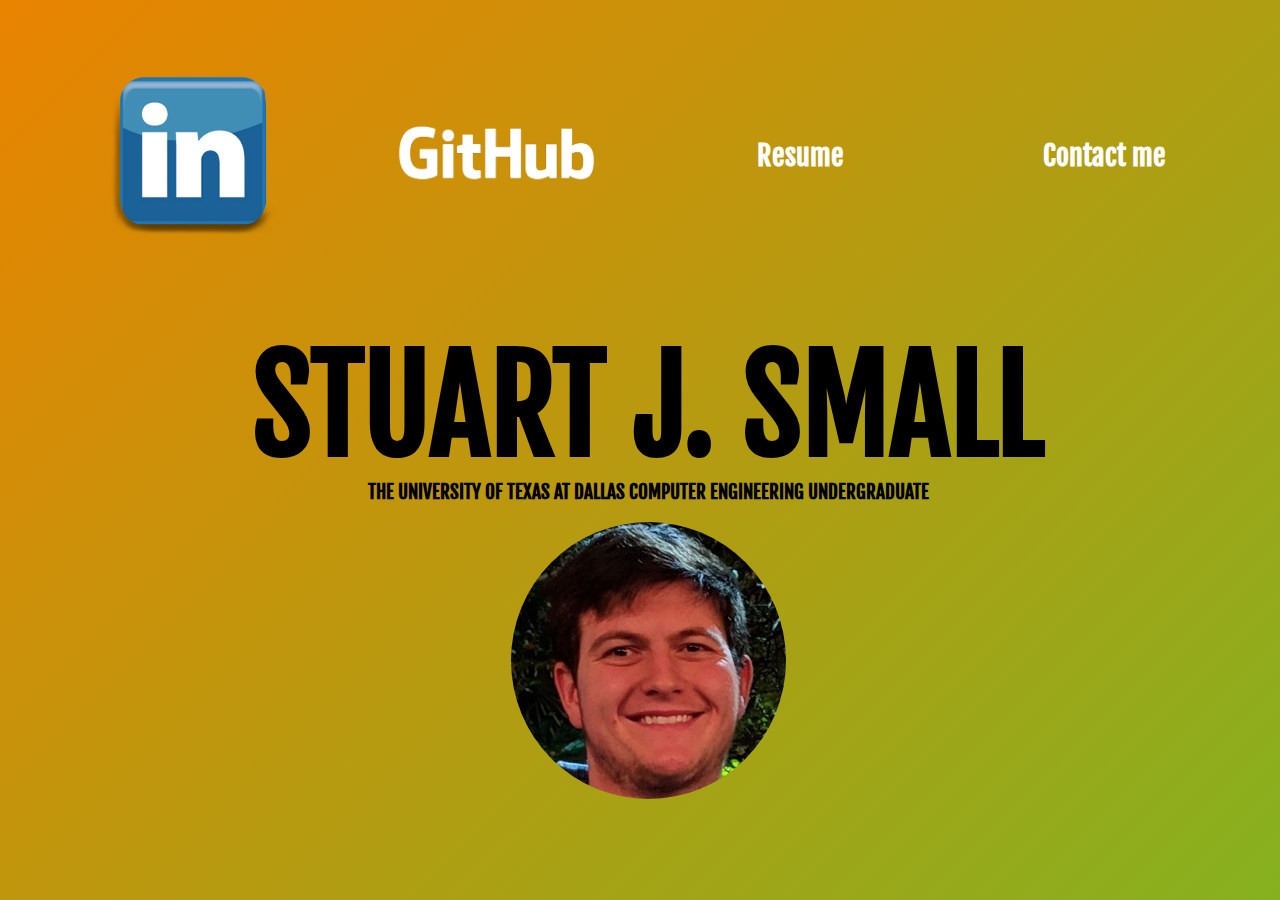
==== index.html @ 331cdc3b "Lets try again" ====
<!DOCTYPE html>
<html lang="en-US">
<head>
	<title>Home</title>
	<meta charset="utf-8">
	<meta name="author" content="Stuart Jackson Small">

	<link href="https://fonts.googleapis.com/css?family=Fjalla+One" rel="stylesheet">
	<link rel="stylesheet" type="text/css" href="structure.css">

	<script type="text/javascript"></script>

</head>

<body>
	<nav>
		<table style="padding-top:50px" align="center"><!--image banner-->
			<tr>
				<td ><a target="_linkedin" href="https://www.linkedin.com/in/stuart-small"><img style="width:205px ;height:185px" src="images/linkedin-in-logo-png-1.png"> </a></td>
				<td ><a target="github" href="https://github.com/JSmalls96"><img style ="width:225px;height:205;"src="images/GitHub.png"></a></td>
				<td ><a class="linkText" target="_resume" href="resume.pdf">Resume</a></td>
				<td ><a class="linkText" href="mailto:sjs160530@utdallas.edu">Contact me</a></td>
			</tr>
		</table>
	</nav>
	<div class="info">
		<h1 id="banner">Stuart J. Small</h1>
		<p> The University of Texas at Dallas Computer Engineering Undergraduate</p>
		<img id="face" src="images/face.jpg" alt="myface">
	</div>

</body>

</html>
---- structure.css ----
.info{
	color: #000000;
	font-size: 1.5vw;
	font-weight: bold;
	text-transform: uppercase;
	text-align: center;
	top: 45%;
	right: 0;
	left: 0;
	line-height: 0;
	
}

#banner {
	font-size: 10vw;
	top: 15%;
	margin-top:12%;
}


.linkText{
	font-size: 2.2vw;
	color: #FFFFFF;
	font-weight: bold;
	text-decoration: none;
	text-align: center;
}

#face{
	border-radius: 50%;
	margin-top: 10px;
}

td{
	text-align:center;
	width: 300px;
}

body{
	font-family: 'Fjalla One',"Arial Black", sans-serif;
	width: 100vw;
	height: 90vh;
	color: #fff;
	background: linear-gradient(-45deg,#008542,#C75B12,#69BE28,#E98300);
	/*#69BE28,#E98300,#C9DD03*/
	background-size: 400% 400%;
	-webkit-animation: Gradient 20s ease infinite;
	-moz-animation: Gradient 20s ease infinite;
	animation: Gradient 20s ease infinite;
}
/*line, visited,hover,active*/
a:hover{
	color: #000;
	text-decoration: underline;
	opacity: .7
}	

/*a img:hover{
	filter:grayscale(100%);
}*/	

@-webkit-keyframes Gradient {
	0% {
		background-position: 0% 50%
	}
	50% {
		background-position: 100% 50%
	}
	100% {
		background-position: 0% 50%
	}
}

@-moz-keyframes Gradient {
	0% {
		background-position: 0% 50%
	}
	50% {
		background-position: 100% 50%
	}
	100% {
		background-position: 0% 50%
	}
}

@keyframes Gradient {
	0% {
		background-position: 0% 50%
	}
	50% {
		background-position: 100% 50%
	}
	100% {
		background-position: 0% 50%
	}
}
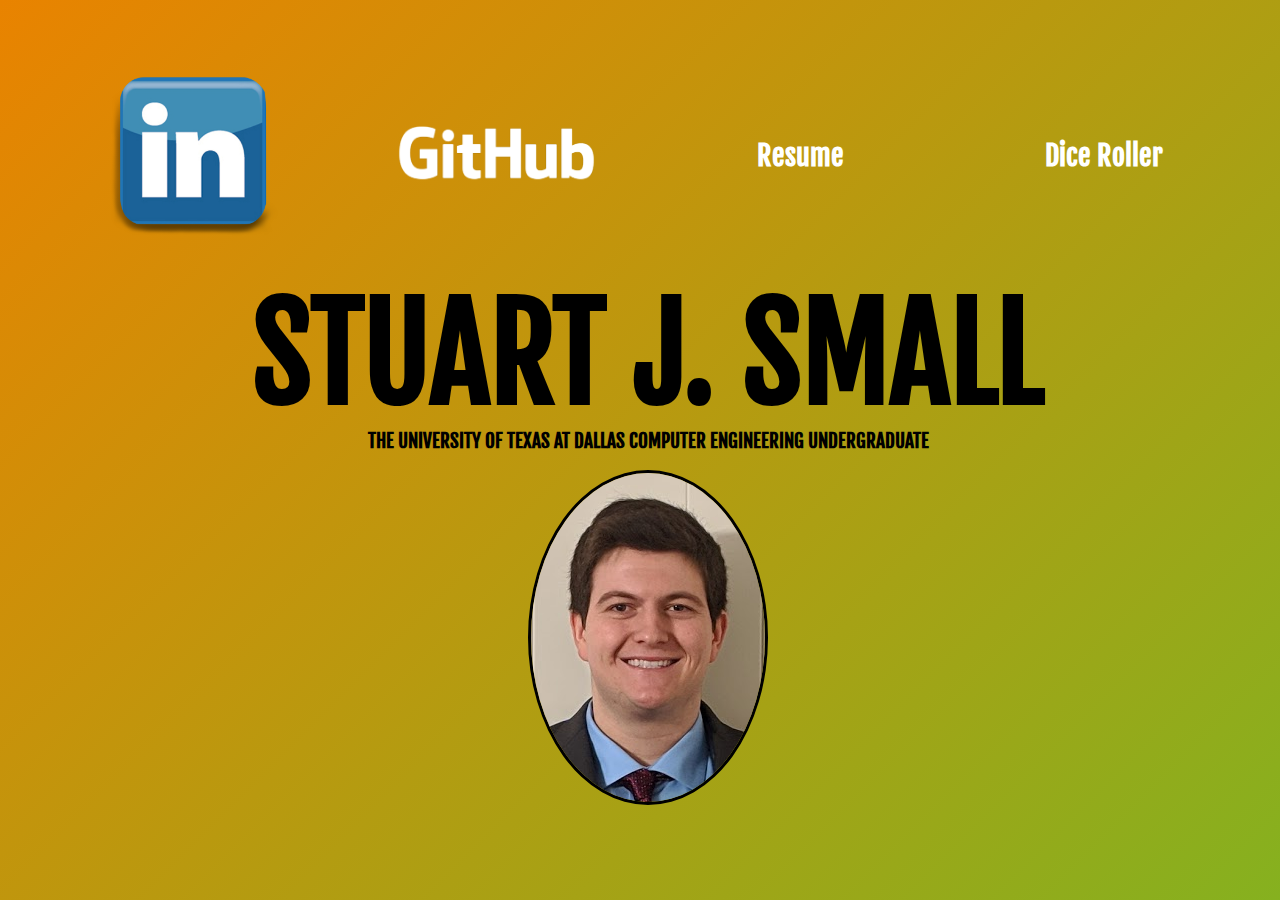
==== commit d3241160: "Added Dice roller, removed contact me, small style changes, resume update" ====
--- a/index.html
+++ b/index.html
@@ -19,14 +19,14 @@
 				<td ><a target="_linkedin" href="https://www.linkedin.com/in/stuart-small"><img style="width:205px ;height:185px" src="images/linkedin-in-logo-png-1.png"> </a></td>
 				<td ><a target="github" href="https://github.com/JSmalls96"><img style ="width:225px;height:205;"src="images/GitHub.png"></a></td>
 				<td ><a class="linkText" target="_resume" href="resume.pdf">Resume</a></td>
-				<td ><a class="linkText" href="mailto:sjs160530@utdallas.edu">Contact me</a></td>
+				<td ><a class="linkText" target="diceroller" href="DiceRoller/index.html">Dice Roller</a></td>
 			</tr>
 		</table>
 	</nav>
 	<div class="info">
 		<h1 id="banner">Stuart J. Small</h1>
 		<p> The University of Texas at Dallas Computer Engineering Undergraduate</p>
-		<img id="face" src="images/face.jpg" alt="myface">
+		<img id="face" src="images/face1.jpg" alt="myface">
 	</div>
 
 </body>
--- a/structure.css
+++ b/structure.css
@@ -4,7 +4,7 @@
 	font-weight: bold;
 	text-transform: uppercase;
 	text-align: center;
-	top: 45%;
+	top: 40%;
 	right: 0;
 	left: 0;
 	line-height: 0;
@@ -14,7 +14,7 @@
 #banner {
 	font-size: 10vw;
 	top: 15%;
-	margin-top:12%;
+	margin-top:8%;
 }
 
 
@@ -27,8 +27,10 @@
 }
 
 #face{
-	border-radius: 50%;
+	border-radius: 60%;
 	margin-top: 10px;
+	border-color: black;
+	border-style: solid;
 }
 
 td{
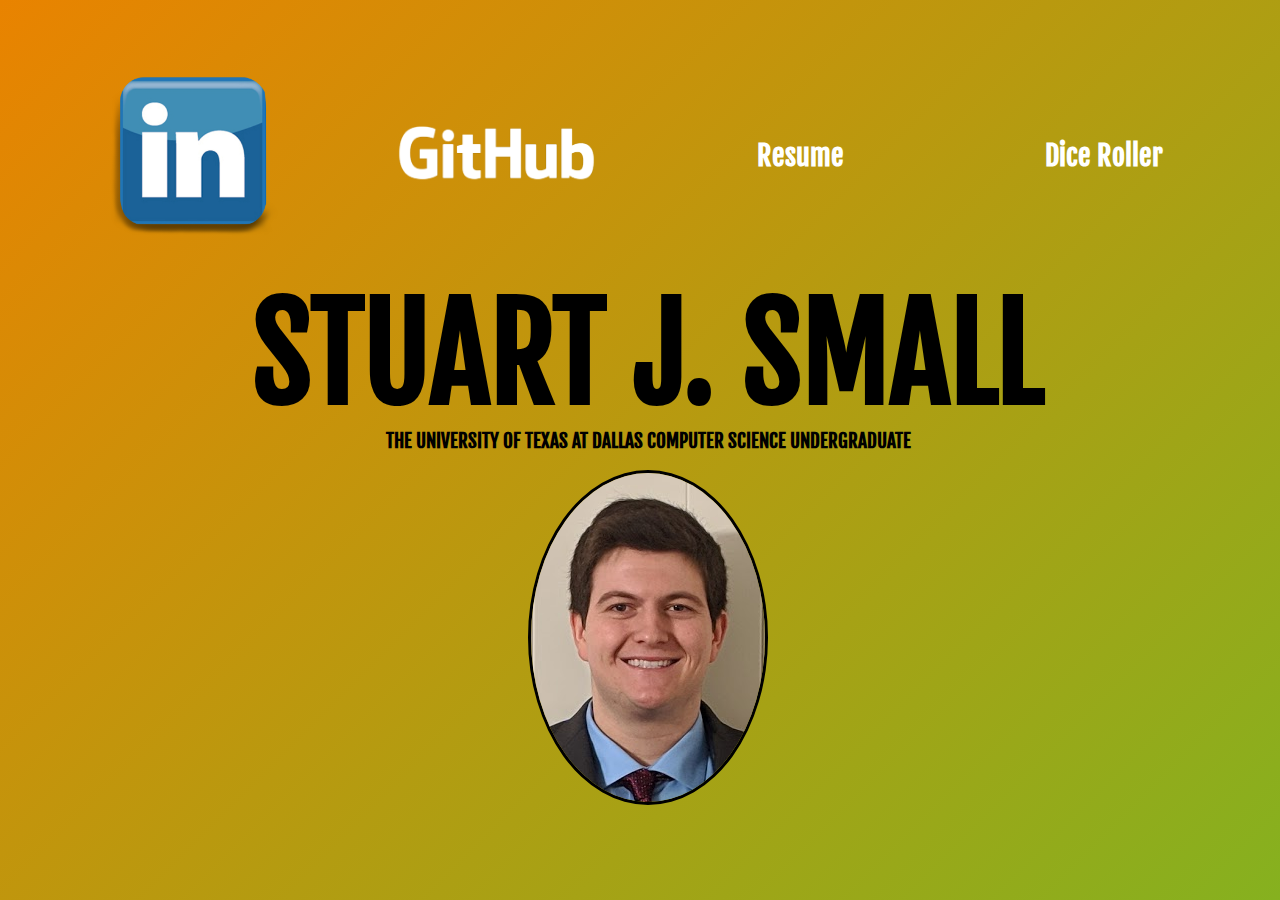
==== commit 5723ea25: "Change from CE to CS for web title" ====
--- a/index.html
+++ b/index.html
@@ -25,7 +25,7 @@
 	</nav>
 	<div class="info">
 		<h1 id="banner">Stuart J. Small</h1>
-		<p> The University of Texas at Dallas Computer Engineering Undergraduate</p>
+		<p> The University of Texas at Dallas Computer Science Undergraduate</p>
 		<img id="face" src="images/face1.jpg" alt="myface">
 	</div>
 
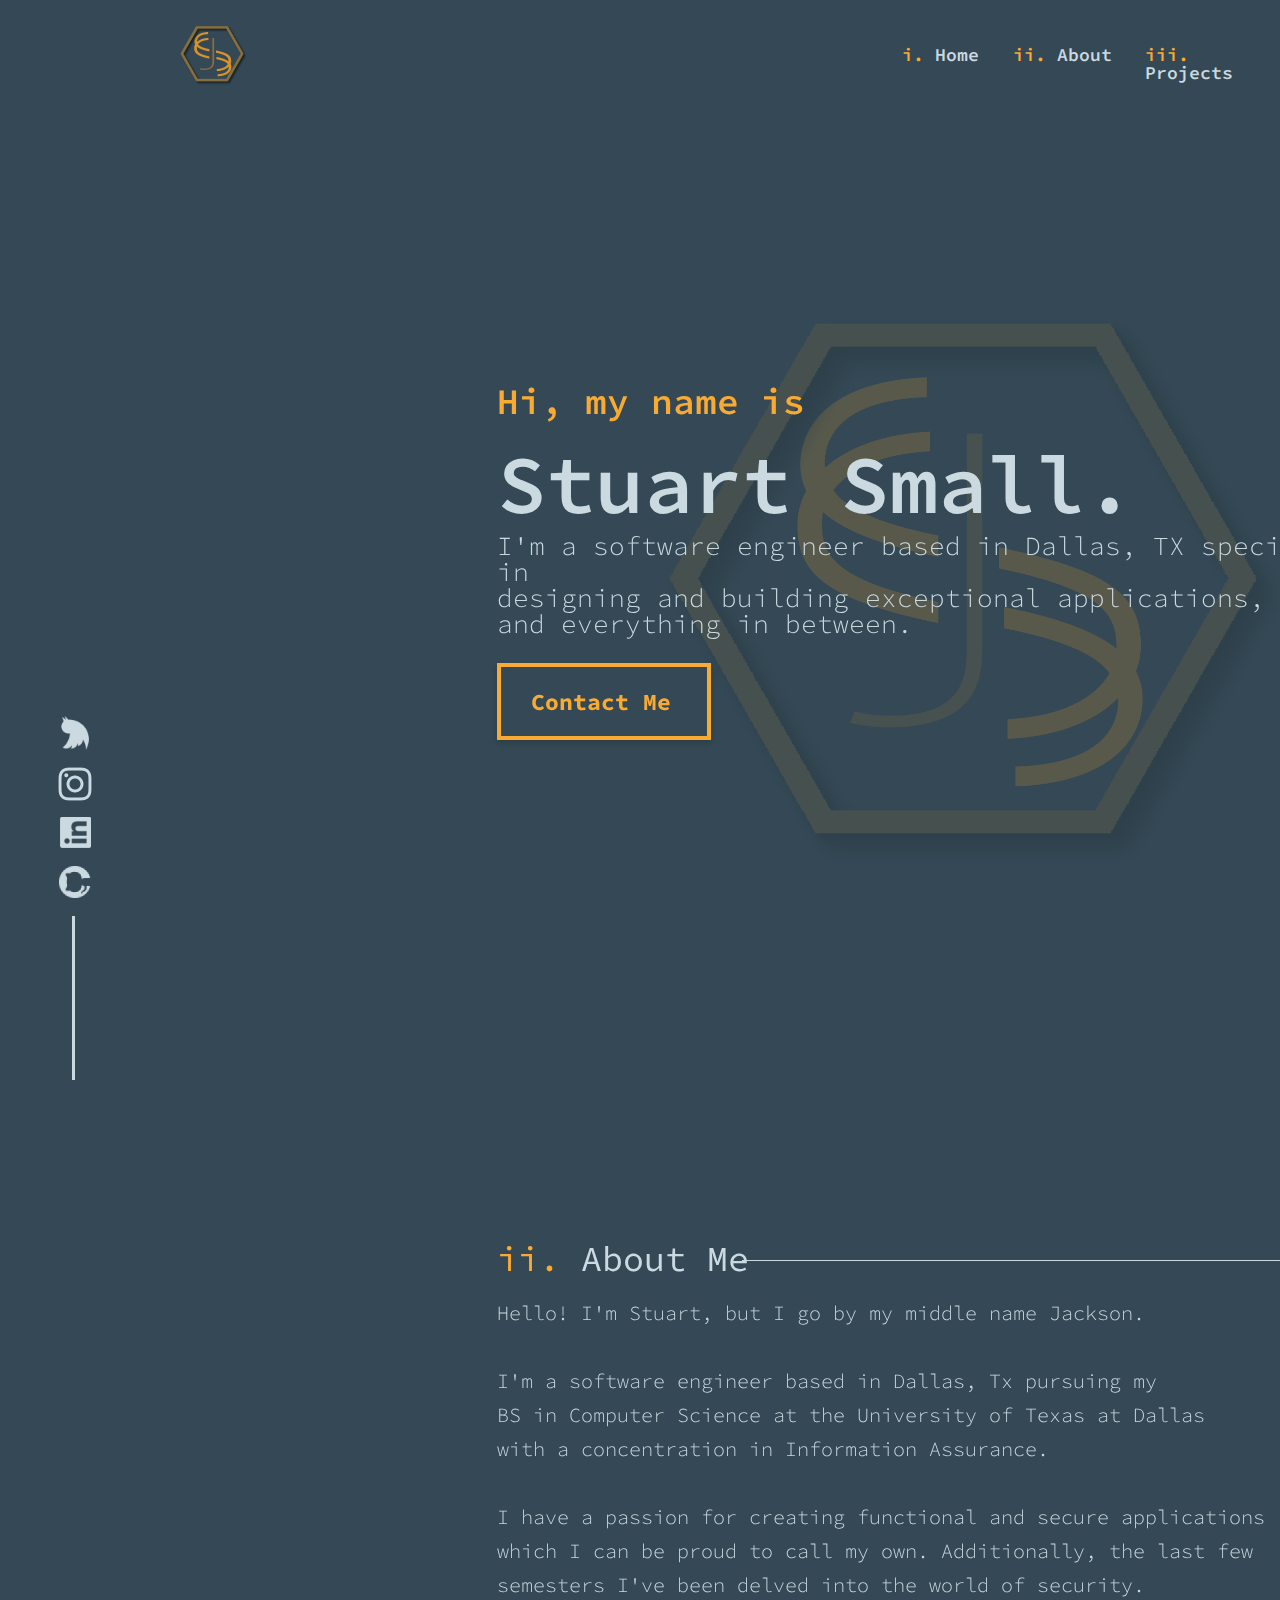
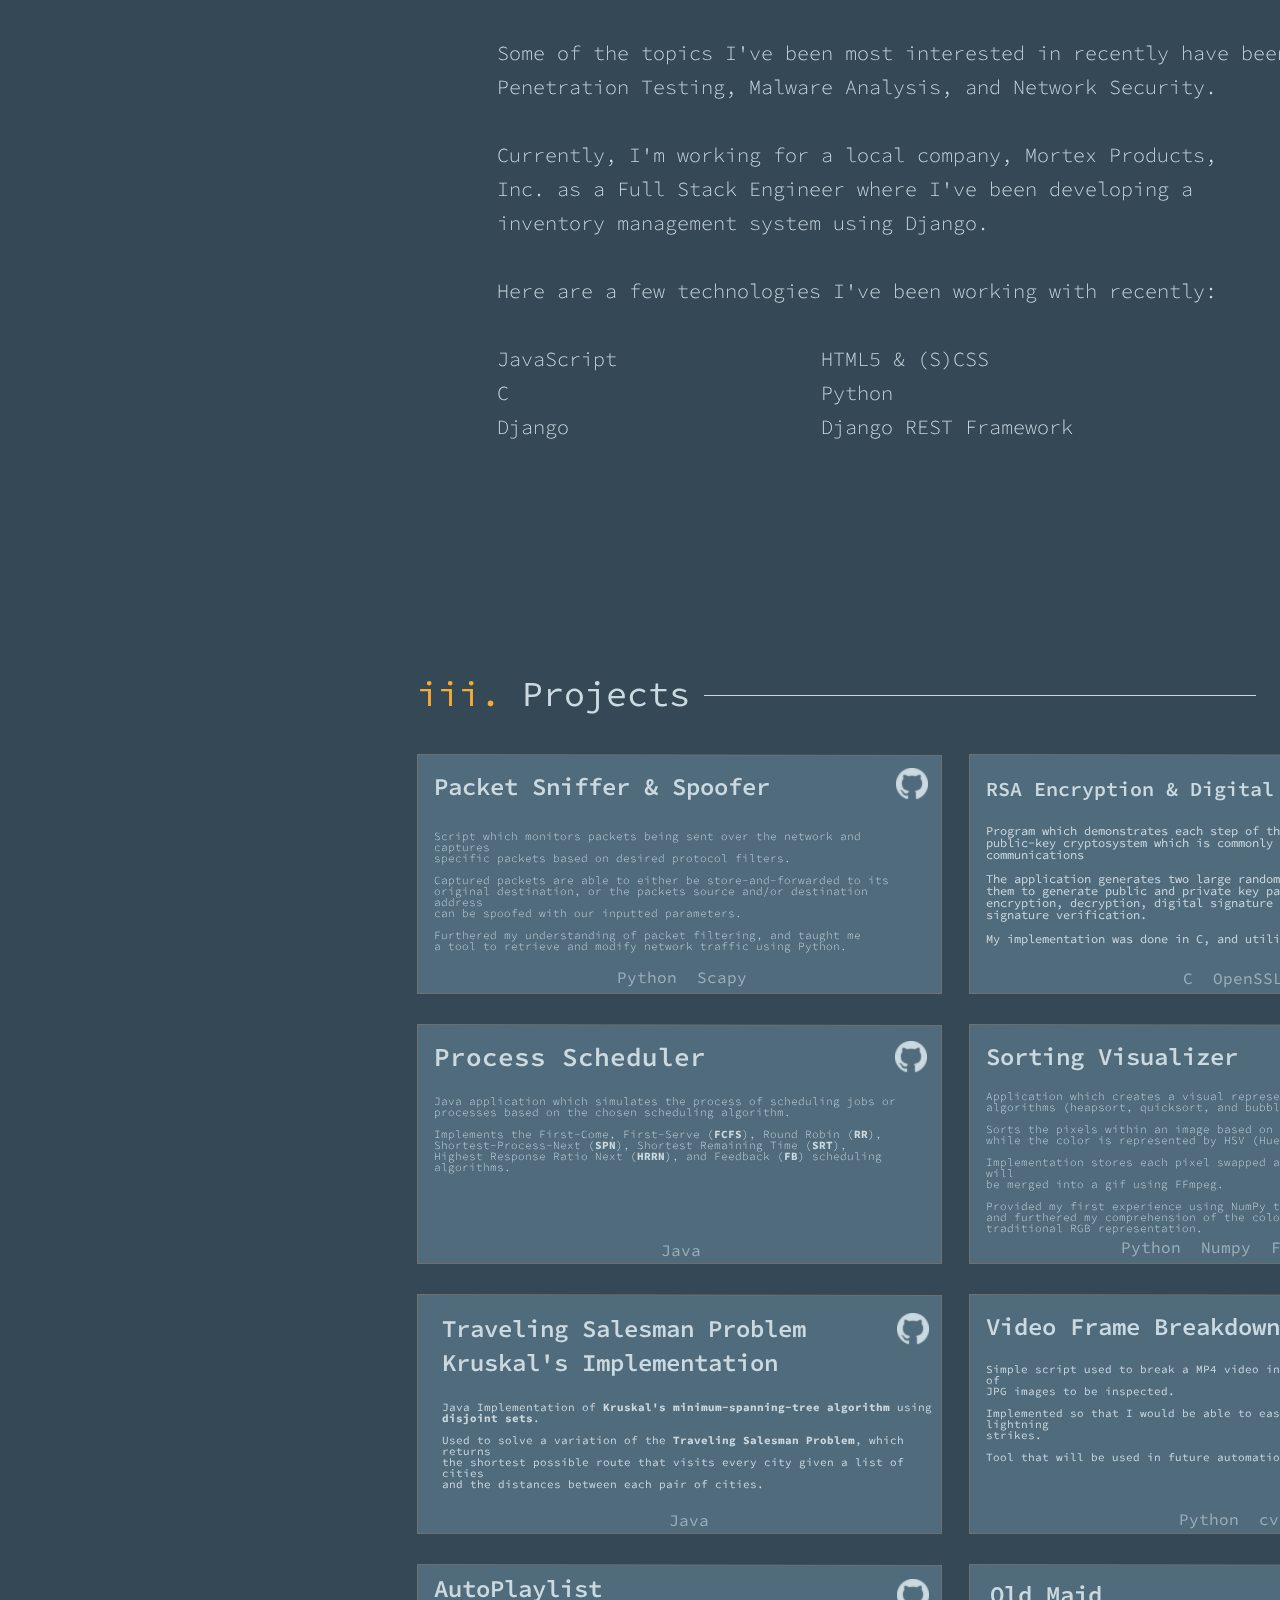
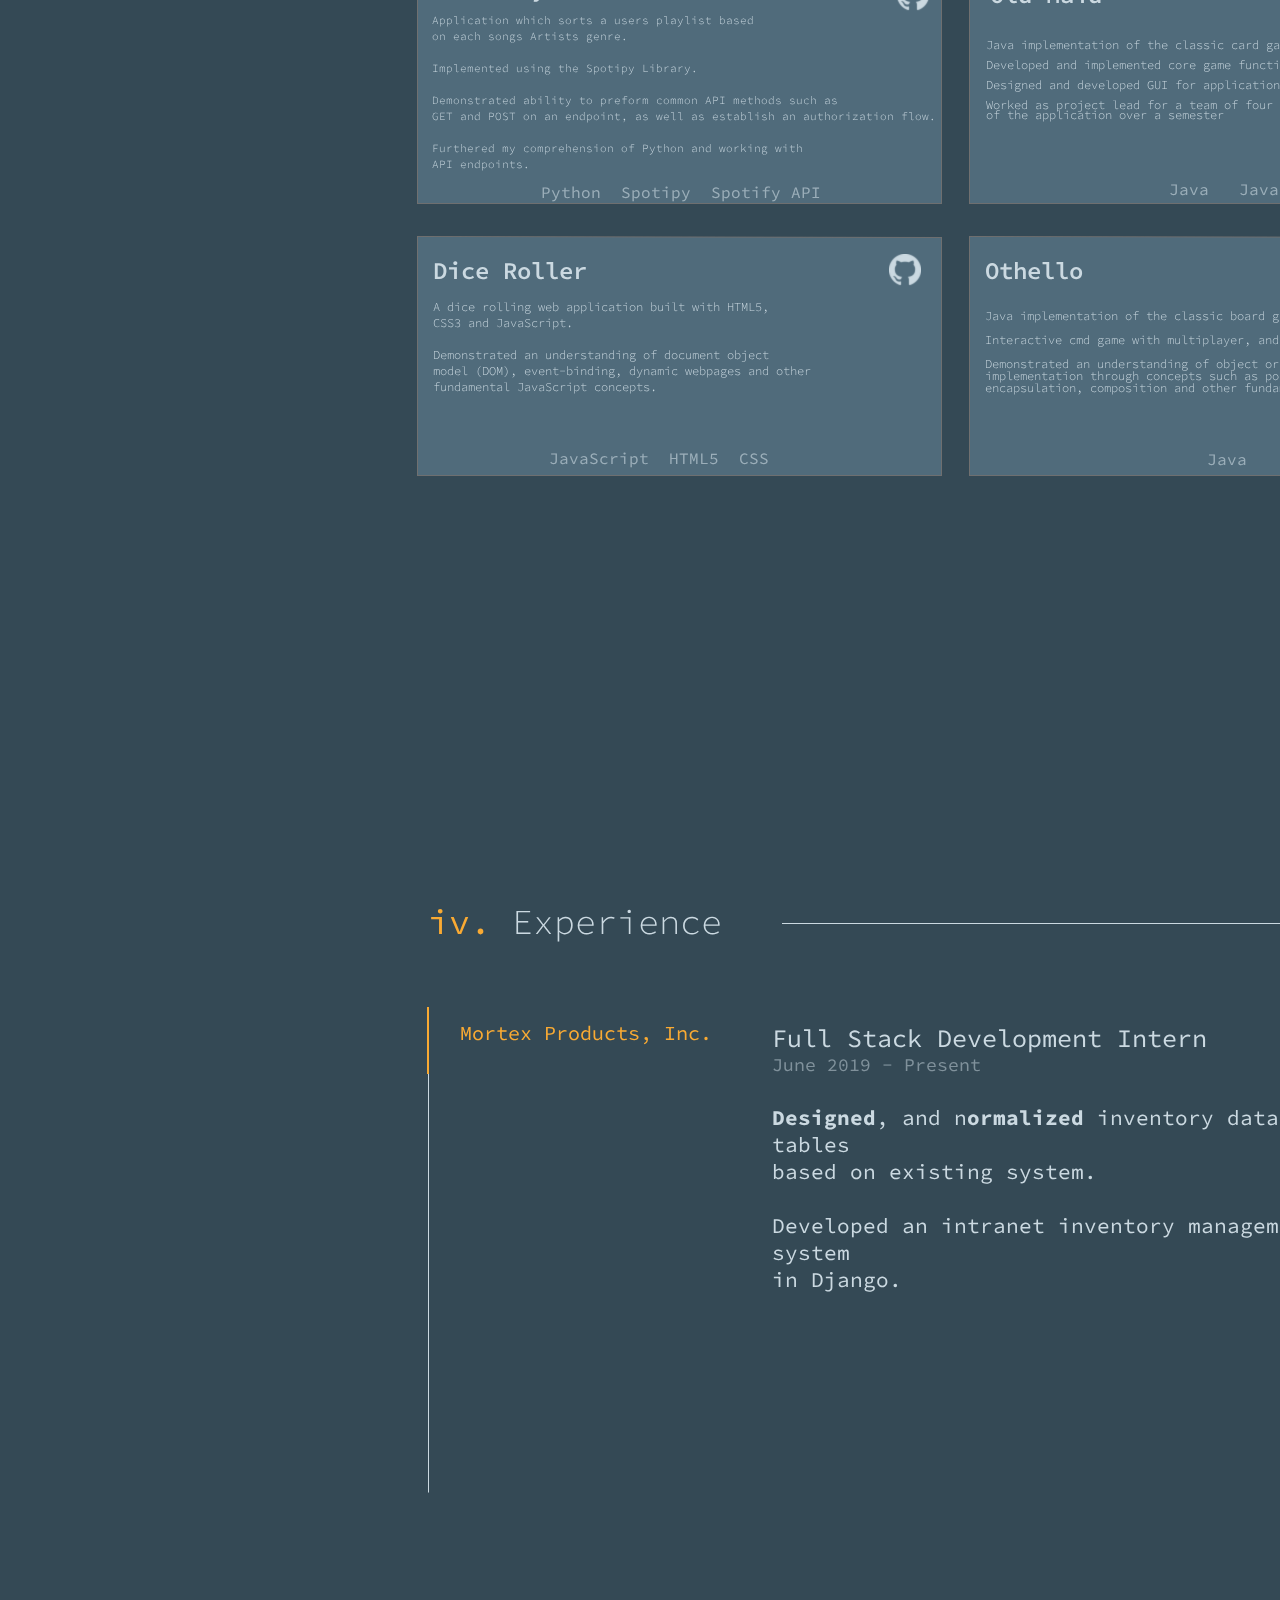
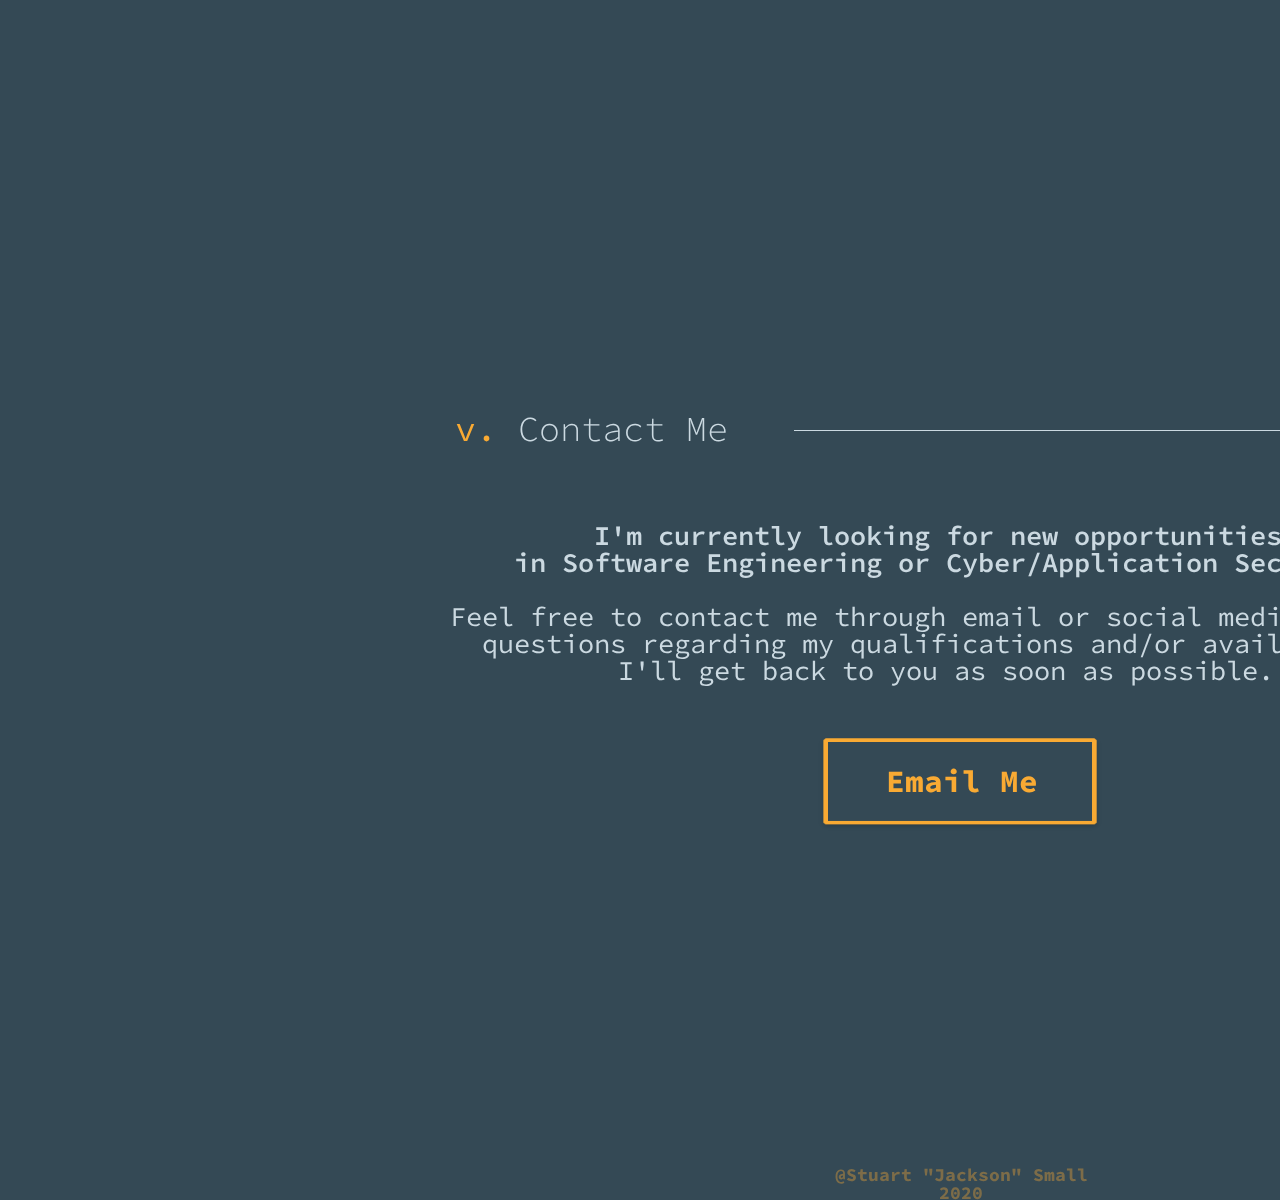
==== commit 6bc7a26a: "major refactor implemented" ====
--- a/index.html
+++ b/index.html
@@ -1,34 +1,827 @@
 <!DOCTYPE html>
-<html lang="en-US">
-<head>
-	<title>Home</title>
-	<meta charset="utf-8">
-	<meta name="author" content="Stuart Jackson Small">
-
-	<link href="https://fonts.googleapis.com/css?family=Fjalla+One" rel="stylesheet">
-	<link rel="stylesheet" type="text/css" href="structure.css">
-
-	<script type="text/javascript"></script>
-
-</head>
-
-<body>
-	<nav>
-		<table style="padding-top:50px" align="center"><!--image banner-->
-			<tr>
-				<td ><a target="_linkedin" href="https://www.linkedin.com/in/stuart-small"><img style="width:205px ;height:185px" src="images/linkedin-in-logo-png-1.png"> </a></td>
-				<td ><a target="github" href="https://github.com/JSmalls96"><img style ="width:225px;height:205;"src="images/GitHub.png"></a></td>
-				<td ><a class="linkText" target="_resume" href="resume.pdf">Resume</a></td>
-				<td ><a class="linkText" target="diceroller" href="DiceRoller/index.html">Dice Roller</a></td>
-			</tr>
-		</table>
-	</nav>
-	<div class="info">
-		<h1 id="banner">Stuart J. Small</h1>
-		<p> The University of Texas at Dallas Computer Science Undergraduate</p>
-		<img id="face" src="images/face1.jpg" alt="myface">
-	</div>
-
-</body>
-
-</html>+<html>
+    <head>
+        <title>Stuart J. Small</title>
+        <link href="./img/logo-1@1x.png" rel="shortcut icon"/>
+        <meta charset="utf-8"/>
+        <meta content="width=1920, maximum-scale=1.0" name="viewport"/>
+        <meta content="yes" name="apple-mobile-web-app-capable"/>
+        <meta content="yes" name="mobile-web-app-capable"/>
+        <meta content="default" name="apple-mobile-web-app-status-bar-style"/>
+        <link href="./css/1920.css" rel="stylesheet" type="text/css"/>
+        <script src="https://ajax.googleapis.com/ajax/libs/jquery/3.2.0/jquery.min.js">
+        </script>
+        <script src="https://animaapp.s3.amazonaws.com/launchpad-static/launchpad.js">
+        </script>
+        <script defer="" src="hotspots.js">
+        </script>
+        <meta content="AnimaApp.com - Design to code, Automated." name="author"/>
+    </head>
+    <body style="margin: 0;
+ background: rgba(52, 73, 85, 1.0);">
+        <input id="anPageName" name="page" type="hidden" value="1920"/>
+        <div class="bp2-a2560 anima-word-break ">
+            <div style="width: 2560px; height: 100%; position:relative; margin:auto;">
+                <img alt="Image" anima-src="./img/watermark@1x.png" class="bp2-watermark0" src="[data-uri]"/>
+                <div class="bp2-emailbar1">
+                    <img alt="Image" anima-src="./img/path-6@1x.png" class="bp2-path60" src="[data-uri]"/>
+                    <div class="bp2-stuartsmall96gmailcom1">
+                        stuartsmall96@gmail.com
+                    </div>
+                </div>
+                <div class="bp2-socialbar2">
+                    <img alt="Image" anima-src="./img/line-3@1x.png" class="bp2-line30" src="[data-uri]"/>
+                    <a href="https://github.com/JSmalls96" target="_blank">
+                        <img alt="Image" anima-src="./img/github-editted@1x.png" class="bp2-githubeditted1 anima-smart-layers-pointers " src="[data-uri]"/>
+                    </a>
+                    <a href="https://www.linkedin.com/in/stuart-small/" target="_blank">
+                        <img alt="Image" anima-src="./img/linkedin-editted@1x.png" class="bp2-linkedineditted2 anima-smart-layers-pointers " src="[data-uri]"/>
+                    </a>
+                    <a href="https://www.instagram.com/jsmalls156/" target="_blank">
+                        <img alt="Image" anima-src="./img/ig-editted@1x.png" class="bp2-igeditted3 anima-smart-layers-pointers " src="[data-uri]"/>
+                    </a>
+                    <a href="https://twitter.com/j_smalls156" target="_blank">
+                        <img alt="Image" anima-src="./img/twitter-editted@1x.png" class="bp2-twittereditted4 anima-smart-layers-pointers " src="[data-uri]"/>
+                    </a>
+                </div>
+                <div class="bp2-contactme3" id="None">
+                    <div class="bp2-contacttitle0" id="None">
+                        <div class="bp2-vcontactme0">
+                            <span class="bp2-span0">v.</span><span class="bp2-span1"> Contact Me</span>
+                        </div>
+                        <img alt="Image" anima-src="./img/path-1@1x.png" class="bp2-path11" src="[data-uri]"/>
+                    </div>
+                    <a href="https://www.youtube.com/" target="_blank">
+                        <div class="bp2-emailbutton1 anima-smart-layers-pointers ">
+                            <img alt="Image" anima-src="./img/rectangle-1@1x.png" class="bp2-rectangle10" src="[data-uri]"/>
+                            <div class="bp2-emailme1">
+                                Email Me
+                            </div>
+                        </div>
+                    </a>
+                    <div class="[base64]">
+                        <span class="bp2-span0">I'm currently looking for new opportunities,<br /> in Software Engineering or Cyber/Application Security.</span><span class="bp2-span1"> <br /></span><span class="bp2-span2"></span><span class="bp2-span3"><br /></span><span class="bp2-span4">Feel free to contact me  through email or social media with any<br /> questions regarding my qualifications and/or availability.<br />I will get back to you as soon as possible.</span>
+                    </div>
+                </div>
+                <div class="bp2-experience4" id="None">
+                    <div class="bp2-experiencetitle0" id="None">
+                        <div class="bp2-ivexperience0">
+                            <span class="bp2-span0">iv.</span><span class="bp2-span1"> Experience</span>
+                        </div>
+                        <img alt="Image" anima-src="./img/path-1-1@1x.png" class="bp2-path111" src="[data-uri]"/>
+                    </div>
+                    <div class="bp2-jobsidebar1">
+                        <img alt="Image" anima-src="./img/path-3@1x.png" class="bp2-path30" src="[data-uri]"/>
+                        <div class="bp2-currentjobselection1">
+                            <div class="bp2-mortextitle0">
+                                <div class="bp2-mortexproductsinc0">
+                                    Mortex Products, Inc.
+                                </div>
+                            </div>
+                            <div class="bp2-selection1">
+                                <div class="bp2-choicelineindicator0">
+                                    <img alt="Image" anima-src="./img/line-7@1x.png" class="bp2-line70" src="[data-uri]"/>
+                                </div>
+                            </div>
+                        </div>
+                    </div>
+                    <div class="bp2-jobdescription2">
+                        <div class="bp2-fullstackdevelopmentintern0">
+                            Full Stack Development Intern
+                        </div>
+                        <div class="bp2-june2019present1">
+                            June 2019 - Present
+                        </div>
+                        <div class="bp2-designedandnormalizedinventorydatabasetablesbasedonexistingsystemdevelopedanintranetinventorymanagementsystemindjango2">
+                            <span class="bp2-span0">Designed</span><span class="bp2-span1">, and </span><span class="bp2-span2">normalized </span><span class="bp2-span3">inventory database tables<br />based on existing system.<br /><br /></span><span class="bp2-span4">Developed </span><span class="bp2-span5">an intranet inventory management system<br />in Django.<br /><br /><br /></span>
+                        </div>
+                    </div>
+                </div>
+                <div class="bp2-projects5" id="None">
+                    <div class="bp2-projectstitle0" id="None">
+                        <div class="bp2-iiiprojects0">
+                            <span class="bp2-span0">iii.</span><span class="bp2-span1"> Projects</span>
+                        </div>
+                        <img alt="Image" anima-src="./img/path-1-2@1x.png" class="bp2-path112" src="[data-uri]"/>
+                    </div>
+                    <div class="bp2-tiles1">
+                        <div class="bp2-rsatile0">
+                            <img alt="Image" anima-src="./img/path-2@1x.png" class="bp2-path20" src="[data-uri]"/>
+                            <a href="https://github.com/JSmalls96/rsa_crypto" target="_blank">
+                                <img alt="Image" anima-src="./img/github-editted-1@1x.png" class="bp2-githubeditted11 anima-smart-layers-pointers " src="[data-uri]"/>
+                            </a>
+                            <div class="bp2-copenssl2">
+                                C  OpenSSL
+                            </div>
+                            <div class="bp2-rsaencryptiondigitalsignature3">
+                                RSA Encryption &amp; Digital Signature
+                            </div>
+                            <div class="[base64]">
+                                <span class="bp2-span0">Program which demonstrates each step of the RivestShamirAdleman<br />(</span><span class="bp2-span1">RSA</span><span class="bp2-span2">) public-key cryptosystem which is commonly used for secure <br />communications.<br /><br />The application generates two large random prime numbers, and then<br />uses them to generate public and private key pairs, which are then<br />used to do encryption, decryption, digital signature generation, <br />and digital signature verification.<br /><br />My implementation was done in C, and utilizes the OpenSSL library.<br /></span>
+                            </div>
+                        </div>
+                        <div class="bp2-sortingvistile1">
+                            <img alt="Image" anima-src="./img/path-2@1x.png" class="bp2-path201" src="[data-uri]"/>
+                            <a href="https://github.com/JSmalls96/visualize_sort_py" target="_blank">
+                                <img alt="Image" anima-src="./img/github-editted-1@1x.png" class="bp2-githubeditted12 anima-smart-layers-pointers " src="[data-uri]"/>
+                            </a>
+                            <div class="bp2-pythonnumpyffmpeg2">
+                                Python  Numpy  FFmpeg
+                            </div>
+                            <div class="bp2-sortingvisualizer3">
+                                Sorting Visualizer
+                            </div>
+                            <div class="[base64]">
+                                Application which creates a visual representation of common <br />sorting algorithms (heapsort, quicksort, and bubble sort).<br /><br />Sorts the pixels within an image based on each of their hue values <br />while the color is represented by HSV (Hue/Saturation/Value).<br /><br />Implementation stores each pixel swapped as a frame image, which <br />then will be merged into a gif using FFmpeg.<br /><br />Provided my first experience using NumPy to create computer graphics,<br />and furthered my comprehension of the color models outside of the <br />traditional RGB representation.
+                            </div>
+                        </div>
+                        <div class="bp2-dicerollertile2">
+                            <img alt="Image" anima-src="./img/path-2@1x.png" class="bp2-path202" src="[data-uri]"/>
+                            <img alt="Image" anima-src="./img/github-editted-1@1x.png" class="bp2-githubeditted13" src="[data-uri]"/>
+                            <div class="bp2-javascripthtml5css2">
+                                JavaScript  HTML5  CSS
+                            </div>
+                            <div class="bp2-diceroller3">
+                                Dice Roller
+                            </div>
+                            <div class="bp2-adicerollingwebapplicationbuiltwithhtml5css3andjavascriptdemonstratedanunderstandingofdocumentobjectmodeldomeventbindingdynamicwebpagesandotherfundamentaljavascriptconcepts4">
+                                A dice rolling web application built with HTML5,<br />CSS3 and JavaScript.<br /><br />Demonstrated an understanding of document object <br />model (DOM), event-binding, dynamic webpages and other<br />fundamental JavaScript concepts.<br /><br />
+                            </div>
+                        </div>
+                        <div class="bp2-networksimtile3">
+                            <img alt="Image" anima-src="./img/path-2@1x.png" class="bp2-path203" src="[data-uri]"/>
+                            <a href="https://github.com/JSmalls96/CS4390_ProgrammingProject" target="_blank">
+                                <img alt="Image" anima-src="./img/github-editted-1@1x.png" class="bp2-githubeditted14 anima-smart-layers-pointers " src="[data-uri]"/>
+                            </a>
+                            <div class="bp2-java2">
+                                Java
+                            </div>
+                            <div class="bp2-travelingsalesmanproblemkruskalsimplementation3">
+                                Traveling Salesman Problem<br />Kruskal's Implementation
+                            </div>
+                            <div class="[base64]">
+                                <span class="bp2-span0">Java Implementation of </span><span class="bp2-span1">Kruskal's minimum-spanning-tree algorithm</span><span class="bp2-span2"> <br />using </span><span class="bp2-span3">disjoint sets</span><span class="bp2-span4">.<br /><br />Used to solve a variation of the </span><span class="bp2-span5">Traveling Salesman Problem</span><span class="bp2-span6">, which<br />returns the shortest possible route that visits every city given a<br />list of cities and the distances between each pair of cities.</span>
+                            </div>
+                        </div>
+                        <div class="bp2-schedulingalgotile4">
+                            <img alt="Image" anima-src="./img/path-2-4@1x.png" class="bp2-path204" src="[data-uri]"/>
+                            <a href="https://github.com/JSmalls96/OS_Project3_SchedulingAlgo" target="_blank">
+                                <img alt="Image" anima-src="./img/github-editted-1@1x.png" class="bp2-githubeditted15 anima-smart-layers-pointers " src="[data-uri]"/>
+                            </a>
+                            <div class="bp2-java21">
+                                Java
+                            </div>
+                            <div class="bp2-processscheduler3">
+                                Process Scheduler
+                            </div>
+                            <div class="[base64]">
+                                <span class="bp2-span0">Java application which simulates the process of scheduling<br />jobs or processes based on the chosen scheduling algorithm.<br /><br />Implements the First-Come, First-Serve (</span><span class="bp2-span1">FCFS</span><span class="bp2-span2">), Round Robin (</span><span class="bp2-span3">RR</span><span class="bp2-span4">),<br />Shortest-Process-Next (</span><span class="bp2-span5">SPN</span><span class="bp2-span6">), Shortest Remaining Time (</span><span class="bp2-span7">SRT</span><span class="bp2-span8">),<br />Highest Response Ratio Next (</span><span class="bp2-span9">HRRN</span><span class="bp2-span10">), and Feedback (</span><span class="bp2-span11">FB</span><span class="bp2-span12">) scheduling <br />algorithms. </span>
+                            </div>
+                        </div>
+                        <div class="bp2-autoplaylisttile5">
+                            <img alt="Image" anima-src="./img/path-2@1x.png" class="bp2-path205" src="[data-uri]"/>
+                            <a href="https://github.com/JSmalls96" target="_blank">
+                                <img alt="Image" anima-src="./img/github-editted-1@1x.png" class="bp2-githubeditted16 anima-smart-layers-pointers " src="[data-uri]"/>
+                            </a>
+                            <div class="bp2-pythonspotipyspotifyapi2">
+                                Python  Spotipy  Spotify API
+                            </div>
+                            <div class="bp2-autoplaylist3">
+                                AutoPlaylist
+                            </div>
+                            <div class="[base64]">
+                                <span class="bp2-span0">Application which sorts a users playlist based <br />on each songs Artists genre.<br /><br />Implemented using the Spotipy Library.<br /><br />Demonstrated ability to preform common API methods such as<br />GET and POST on an endpoint, as well as establish an authorization flow.<br /><br />Furthered my comprehension of Python and working with<br />API endpoints.<br /></span><span class="bp2-span1"><br /></span>
+                            </div>
+                        </div>
+                        <div class="bp2-videoframetile6">
+                            <img alt="Image" anima-src="./img/path-2@1x.png" class="bp2-path206" src="[data-uri]"/>
+                            <a href="https://github.com/JSmalls96" target="_blank">
+                                <div class="bp2-githubeditted17 anima-smart-layers-pointers ">
+                                    <img alt="Image" anima-src="./img/github-editted-1@1x.png" class="bp2-githubeditted0 anima-smart-layers-pointers " src="[data-uri]"/>
+                                </div>
+                            </a>
+                            <div class="bp2-pythoncv22">
+                                Python  cv2
+                            </div>
+                            <div class="bp2-videoframebreakdownscript3">
+                                Video Frame Breakdown Script
+                            </div>
+                            <div class="[base64]">
+                                Simple script used to break a MP4 video into a frame-by-frame <br />sequence of JPG images to be inspected.<br /><br />Implemented so that I would be able to easily extract captures<br />of lightning strikes.<br /><br />Tool that will be used in future automation of my storm <br />videography.
+                            </div>
+                        </div>
+                        <div class="bp2-packetsniffspooftile7">
+                            <img alt="Image" anima-src="./img/path-2@1x.png" class="bp2-path207" src="[data-uri]"/>
+                            <a href="https://github.com/JSmalls96/sniff-and-spoof" target="_blank">
+                                <img alt="Image" anima-src="./img/github-editted-1@1x.png" class="bp2-githubeditted18 anima-smart-layers-pointers " src="[data-uri]"/>
+                            </a>
+                            <div class="bp2-pythonscapy2">
+                                Python  Scapy
+                            </div>
+                            <div class="bp2-packetsnifferspoofer3">
+                                Packet Sniffer &amp; Spoofer
+                            </div>
+                            <div class="bp2-component7614">
+                                <div class="[base64]">
+                                    Script which monitors packets being sent over the network and<br />captures specific packets based on desired protocol filters.<br /><br />Captured packets are able to either be store-and-forwarded to<br />its original destination, or the packets source and/or destination<br />address can be spoofed with our inputted parameters. <br /><br />Furthered my understanding of packet filtering, and taught me <br />a tool to retrieve and modify network traffic using Python.
+                                </div>
+                            </div>
+                        </div>
+                        <div class="bp2-oldmaidtile8">
+                            <img alt="Image" anima-src="./img/path-2-4@1x.png" class="bp2-path208" src="[data-uri]"/>
+                            <div class="bp2-javajavafx1">
+                                Java   JavaFX
+                            </div>
+                            <a href="https://github.com/JSmalls96/OldMaid" target="_blank">
+                                <img alt="Image" anima-src="./img/github-editted-1@1x.png" class="bp2-githubeditted2 anima-smart-layers-pointers " src="[data-uri]"/>
+                            </a>
+                            <div class="[base64]">
+                                Java implementation of the classic card game Old Maid.<br /><br />Developed and implemented core game functionality using Java 11.<br /> <br />Designed and developed GUI for application using JavaFX 8. <br /><br />Worked as project lead for a team of four in the agile development<br />of the application over a semester<br />  <br />
+                            </div>
+                            <div class="bp2-oldmaid4">
+                                Old Maid
+                            </div>
+                        </div>
+                        <div class="bp2-othellotile9">
+                            <img alt="Image" anima-src="./img/path-2-4@1x.png" class="bp2-path209" src="[data-uri]"/>
+                            <a href="https://github.com/JSmalls96/Othelo" target="_blank">
+                                <img alt="Image" anima-src="./img/github-editted-1@1x.png" class="bp2-githubeditted19 anima-smart-layers-pointers " src="[data-uri]"/>
+                            </a>
+                            <div class="bp2-java22">
+                                Java
+                            </div>
+                            <div class="bp2-othello3">
+                                Othello
+                            </div>
+                            <div class="[base64]">
+                                Java implementation of the classic board game Othello.<br /><br />Interactive cmd game with multiplayer, and NPC capabilities.<br /><br />Demonstrated an understanding of object oriented design and<br />implementation through concepts such as polymorphism, inheritance,<br />encapsulation, composition and other fundamental OOP concepts<br /><br />
+                            </div>
+                        </div>
+                    </div>
+                </div>
+                <div class="bp2-aboutme6" id="None">
+                    <div class="[base64]">
+                        Hello! I'm Stuart, but I go by my middle name Jackson.<br /><br />I'm a software engineer based in Dallas, Tx pursuing <br />my BS in Computer Science at the University of Texas <br />at Dallas with a concentration in Information Assurance.<br /><br />I have a passion for creating functional and secure<br />applications which I can be proud to call my own. <br />Additionally, the last few semesters I've been <br />delved into the world of security.<br /><br />Some of the topics I've been most interested in recently<br />have been: Penetration Testing, Malware Analysis,<br />and Network Security. <br /><br />Currently, I'm working for a local company, Mortex Products,<br />Inc. as a Full Stack Engineer where I've been developing a <br />inventory management system using Django.<br /><br />Here are a few technologies I've been working with recently:<br /><br />JavaScript                 HTML5 &amp; (S)CSS        <br />C                          Python<br />Django                     Django REST Framework<br />                 <br />
+                    </div>
+                    <div class="bp2-aboutmetitle1" id="None">
+                        <div class="bp2-iiaboutme0">
+                            <span class="bp2-span0">ii.</span><span class="bp2-span1"> </span><span class="bp2-span2">About Me</span>
+                        </div>
+                        <img alt="Image" anima-src="./img/line-5@1x.png" class="bp2-line51" src="[data-uri]"/>
+                    </div>
+                </div>
+                <div class="bp2-introtext7">
+                    <div class="bp2-himynameisstuartsmall0" id="None">
+                        <span class="bp2-span0">Hi, my name is<br /></span><span class="bp2-span1">Stuart Small.<br /></span>
+                    </div>
+                    <div class="bp2-imasoftwareengineerbasedindallastxspecializingindesigningandbuildingexceptionalapplicationswebsitesandeverythinginbetween1">
+                        I'm a software engineer based in Dallas, TX <br />specializing in designing and building exceptional <br />applications, websites, and everything in between.
+                    </div>
+                </div>
+                <div class="bp2-stuartjacksonsmall20208">
+                    @Stuart "Jackson" Small 2020
+                </div>
+                <div class="bp2-homeanchor9" id="home-anchor">
+                    <div class="bp2-anchorlocation0">
+                        Anchor Location
+                    </div>
+                </div>
+                <div class="bp2-aboutmeanchor10" id="about-me-anchor">
+                    <div class="bp2-anchorlocation01">
+                        Anchor Location
+                    </div>
+                </div>
+                <div class="bp2-projectsanchor11" id="projects-anchor">
+                    <div class="bp2-anchorlocation02">
+                        Anchor Location
+                    </div>
+                </div>
+                <div class="bp2-experienceanchor12" id="experience-anchor">
+                    <div class="bp2-anchorlocation03">
+                        Anchor Location
+                    </div>
+                </div>
+                <div class="bp2-contactanchor13" id="contact-anchor">
+                    <div class="bp2-anchorlocation04">
+                        Anchor Location
+                    </div>
+                </div>
+                <div class="bp2-header14">
+                    <div class="bp2-headerbody0">
+                        <div class="bp2-headerbody01">
+                            <div class="bp2-headerfill0">
+                            </div>
+                            <div class="bp2-headerright1">
+                                <div class="bp2-headernav0">
+                                    <a href="#about-me-anchor">
+                                        <div class="bp2-about0 anima-smart-layers-pointers ">
+                                            <div class="bp2-iiabout0 anima-smart-layers-pointers ">
+                                                <span class="bp2-span0">ii. </span><span class="bp2-span1"></span><span class="bp2-span2">About</span>
+                                            </div>
+                                        </div>
+                                    </a>
+                                    <a href="#experience-anchor">
+                                        <div class="bp2-experience1 anima-smart-layers-pointers ">
+                                            <div class="bp2-ivexperience01">
+                                                <span class="bp2-span0">iv. </span><span class="bp2-span1"></span><span class="bp2-span2">Experience</span>
+                                            </div>
+                                        </div>
+                                    </a>
+                                    <a href="#home-anchor">
+                                        <div class="bp2-home2 anima-smart-layers-pointers " id="None">
+                                            <div class="bp2-ihome0">
+                                                <span class="bp2-span0">i. </span><span class="bp2-span1"></span><span class="bp2-span2">Home</span>
+                                            </div>
+                                        </div>
+                                    </a>
+                                    <a href="#contact-anchor">
+                                        <div class="bp2-contact3 anima-smart-layers-pointers ">
+                                            <div class="bp2-vcontact0">
+                                                <span class="bp2-span0">v. </span><span class="bp2-span1"></span><span class="bp2-span2">Contact</span>
+                                            </div>
+                                        </div>
+                                    </a>
+                                    <a href="#projects-anchor">
+                                        <div class="bp2-projects4 anima-smart-layers-pointers ">
+                                            <div class="bp2-iiiprojects01">
+                                                <span class="bp2-span0">iii. </span><span class="bp2-span1"></span><span class="bp2-span2">Projects</span>
+                                            </div>
+                                        </div>
+                                    </a>
+                                </div>
+                                <a href="resume.pdf" target="_blank">
+                                    <div class="bp2-resumebutton1 anima-smart-layers-pointers ">
+                                        <div class="bp2-resumebtnoutline0">
+                                            <img alt="Image" anima-src="./img/resume-path@1x.png" class="bp2-resumepath0" src="[data-uri]"/>
+                                        </div>
+                                        <div class="bp2-resumetext1">
+                                            <div class="bp2-resume0">
+                                                Resume
+                                            </div>
+                                        </div>
+                                    </div>
+                                </a>
+                            </div>
+                            <a href="#home-anchor">
+                                <div class="bp2-logo2 anima-smart-layers-pointers ">
+                                    <img alt="Image" anima-src="./img/logo@1x.png" class="bp2-logo0" src="[data-uri]"/>
+                                </div>
+                            </a>
+                        </div>
+                    </div>
+                </div>
+            </div>
+        </div>
+        <div class="bp1-a1920 anima-word-break ">
+            <div style="width: 1920px; height: 100%; position:relative; margin:auto;">
+                <img alt="Image" anima-src="./img/watermark-1@1x.png" class="bp1-watermark01" src="[data-uri]"/>
+                <div class="bp1-introtext1">
+                    <div class="bp1-himynameisstuartsmall01" id="None">
+                        <span class="bp1-span0">Hi, my name is<br /></span><span class="bp1-span1">Stuart Small.<br /></span>
+                    </div>
+                    <div class="bp1-imasoftwareengineerbasedindallastxspecializingindesigningandbuildingexceptionalapplicationswebsitesandeverythinginbetween11">
+                        I'm a software engineer based in Dallas, TX specializing in <br />designing and building exceptional applications, websites, <br />and everything in between.
+                    </div>
+                </div>
+                <div class="bp1-aboutme2" id="None">
+                    <div class="[base64]">
+                        Hello! I'm Stuart, but I go by my middle name Jackson.<br /><br />I'm a software engineer based in Dallas, Tx pursuing my<br />BS in Computer Science at the University of Texas at Dallas<br />with a concentration in Information Assurance.<br /><br />I have a passion for creating functional and secure applications <br />which I can be proud to call my own. Additionally, the last few<br />semesters I've been delved into the world of security.<br /><br />Some of the topics I've been most interested in recently have been:<br />Penetration Testing, Malware Analysis, and Network Security. <br /><br />Currently, I'm working for a local company, Mortex Products,<br />Inc. as a Full Stack Engineer where I've been developing a <br />inventory management system using Django.<br /><br />Here are a few technologies I've been working with recently:<br /><br />JavaScript                 HTML5 &amp; (S)CSS        <br />C                          Python<br />Django                     Django REST Framework                <br />
+                    </div>
+                    <div class="bp1-aboutmetitle11" id="None">
+                        <div class="bp1-iiaboutme01">
+                            <span class="bp1-span0">ii.</span><span class="bp1-span1"> </span><span class="bp1-span2">About Me</span>
+                        </div>
+                        <img alt="Image" anima-src="./img/line-5-1@1x.png" class="bp1-line511" src="[data-uri]"/>
+                    </div>
+                </div>
+                <div class="bp1-projects3" id="None">
+                    <div class="bp1-projectstitle01" id="None">
+                        <div class="bp1-iiiprojects02">
+                            <span class="bp1-span0">iii.</span><span class="bp1-span1"> Projects</span>
+                        </div>
+                        <img alt="Image" anima-src="./img/line-5-1@1x.png" class="bp1-path113" src="[data-uri]"/>
+                    </div>
+                    <div class="bp1-tiles11">
+                        <div class="bp1-rsatile01">
+                            <img alt="Image" anima-src="./img/path-2-10@1x.png" class="bp1-path2010" src="[data-uri]"/>
+                            <a href="https://github.com/JSmalls96/rsa_crypto" target="_blank">
+                                <img alt="Image" anima-src="./img/github-editted-1@1x.png" class="bp1-githubeditted110 anima-smart-layers-pointers " src="[data-uri]"/>
+                            </a>
+                            <div class="bp1-copenssl21">
+                                C  OpenSSL
+                            </div>
+                            <div class="bp1-rsaencryptiondigitalsignature31">
+                                RSA Encryption &amp; Digital Signature
+                            </div>
+                            <div class="[base64]">
+                                <span class="bp1-span0">Program which demonstrates each step of the RivestShamirAdleman (</span><span class="bp1-span1">RSA</span><span class="bp1-span2">) <br />public-key cryptosystem which is commonly used for secure <br />communications</span> 
+                                <span><br> <br>The application generates two large random prime numbers, and then
+                                    uses them to generate public and private key pairs, which are then
+                                    used to do encryption, decryption, digital signature generation, 
+                                    and digital signature verification.
+                                    </span> <br><br><span>My implementation was done in C, and utilizes the OpenSSL library.
+                                    </span>        
+                            </div>
+                        </div> 
+                        <div class="bp1-sortingvistile11">
+                            <img alt="Image" anima-src="./img/path-2-10@1x.png" class="bp1-path2011" src="[data-uri]"/>
+                            <a href="https://github.com/JSmalls96/visualize_sort_py" target="_blank">
+                                <img alt="Image" anima-src="./img/github-editted-1@1x.png" class="bp1-githubeditted111 anima-smart-layers-pointers " src="[data-uri]"/>
+                            </a>
+                            <div class="bp1-pythonnumpyffmpeg21">
+                                Python  Numpy  FFmpeg
+                            </div>
+                            <div class="bp1-sortingvisualizer31">
+                                Sorting Visualizer
+                            </div>
+                            <div class="[base64]">
+                                Application which creates a visual representation of common sorting <br />algorithms (heapsort, quicksort, and bubble sort).<br /><br />Sorts the pixels within an image based on each of their hue values <br />while the color is represented by HSV (Hue/Saturation/Value).<br /><br />Implementation stores each pixel swapped as a frame image, which then will <br />be merged into a gif using FFmpeg.<br /><br />Provided my first experience using NumPy to create computer graphics,<br />and furthered my comprehension of the color models outside of the <br />traditional RGB representation.
+                            </div>
+                        </div>
+                        <div class="bp1-dicerollertile21">
+                            <img alt="Image" anima-src="./img/path-2-10@1x.png" class="bp1-path2012" src="[data-uri]"/>
+                            <img alt="Image" anima-src="./img/github-editted-1@1x.png" class="bp1-githubeditted112" src="[data-uri]"/>
+                            <div class="bp1-javascripthtml5css21">
+                                JavaScript  HTML5  CSS
+                            </div>
+                            <div class="bp1-diceroller31">
+                                Dice Roller
+                            </div>
+                            <div class="bp1-adicerollingwebapplicationbuiltwithhtml5css3andjavascriptdemonstratedanunderstandingofdocumentobjectmodeldomeventbindingdynamicwebpagesandotherfundamentaljavascriptconcepts41">
+                                <span class="bp1-span0">A dice rolling web application built with HTML5,<br />CSS3 and JavaScript.<br /><br />Demonstrated an understanding of document object <br />model (DOM), event-binding, dynamic webpages and other<br />fundamental JavaScript concepts.<br /></span><span class="bp1-span1"><br /></span>
+                            </div>
+                        </div>
+                        <div class="bp1-networksimtile31">
+                            <img alt="Image" anima-src="./img/path-2-10@1x.png" class="bp1-path2013" src="[data-uri]"/>
+                            <a href="https://github.com/JSmalls96/CS4390_ProgrammingProject" target="_blank">
+                                <img alt="Image" anima-src="./img/github-editted-1@1x.png" class="bp1-githubeditted113 anima-smart-layers-pointers " src="[data-uri]"/>
+                            </a>
+                            <div class="bp1-java23">
+                                Java
+                            </div>
+                            <div class="bp1-travelingsalesmanproblemkruskalsimplementation31">
+                                Traveling Salesman Problem<br />Kruskal's Implementation
+                            </div>
+                            <div class="[base64]">
+                                <span class="bp1-span0">Java Implementation of </span><span class="bp1-span1">Kruskal's minimum-spanning-tree algorithm</span><span class="bp1-span2"> using <br /></span><span class="bp1-span3">disjoint sets</span><span class="bp1-span4">.<br /><br />Used to solve a variation of the </span><span class="bp1-span5">Traveling Salesman Problem</span><span class="bp1-span6">, which returns<br />the shortest possible route that visits every city given a list of cities<br />and the distances between each pair of cities.</span>
+                            </div>
+                        </div>
+                        <div class="bp1-schedulingalgotile41">
+                            <img alt="Image" anima-src="./img/path-2-10@1x.png" class="bp1-path2014" src="[data-uri]"/>
+                            <a href="https://github.com/JSmalls96/OS_Project3_SchedulingAlgo" target="_blank">
+                                <img alt="Image" anima-src="./img/github-editted-1@1x.png" class="bp1-githubeditted114 anima-smart-layers-pointers " src="[data-uri]"/>
+                            </a>
+                            <div class="bp1-java24">
+                                Java
+                            </div>
+                            <div class="bp1-processscheduler31">
+                                Process Scheduler
+                            </div>
+                            <div class="[base64]">
+                                <span class="bp1-span0">Java application which simulates the process of scheduling jobs or <br />processes based on the chosen scheduling algorithm.<br /><br />Implements the First-Come, First-Serve (</span><span class="bp1-span1">FCFS</span><span class="bp1-span2">), Round Robin (</span><span class="bp1-span3">RR</span><span class="bp1-span4">),<br />Shortest-Process-Next (</span><span class="bp1-span5">SPN</span><span class="bp1-span6">), Shortest Remaining Time (</span><span class="bp1-span7">SRT</span><span class="bp1-span8">),<br />Highest Response Ratio Next (</span><span class="bp1-span9">HRRN</span><span class="bp1-span10">), and Feedback (</span><span class="bp1-span11">FB</span><span class="bp1-span12">) scheduling <br />algorithms. </span>
+                            </div>
+                        </div>
+                        <div class="bp1-autoplaylisttile51">
+                            <img alt="Image" anima-src="./img/path-2-10@1x.png" class="bp1-path2015" src="[data-uri]"/>
+                            <a href="https://github.com/JSmalls96" target="_blank">
+                                <img alt="Image" anima-src="./img/github-editted-1@1x.png" class="bp1-githubeditted115 anima-smart-layers-pointers " src="[data-uri]"/>
+                            </a>
+                            <div class="bp1-pythonspotipyspotifyapi21">
+                                Python  Spotipy  Spotify API
+                            </div>
+                            <div class="bp1-autoplaylist31">
+                                AutoPlaylist
+                            </div>
+                            <div class="[base64]">
+                                <span class="bp1-span0">Application which sorts a users playlist based <br />on each songs Artists genre.<br /><br />Implemented using the Spotipy Library.<br /><br />Demonstrated ability to preform common API methods such as<br />GET and POST on an endpoint, as well as establish an authorization flow.<br /><br />Furthered my comprehension of Python and working with<br />API endpoints.<br /></span><span class="bp1-span1"><br /></span>
+                            </div>
+                        </div>
+                        <div class="bp1-videoframetile61">
+                            <img alt="Image" anima-src="./img/path-2-10@1x.png" class="bp1-path2016" src="[data-uri]"/>
+                            <a href="https://github.com/JSmalls96" target="_blank">
+                                <div class="bp1-githubeditted116 anima-smart-layers-pointers ">
+                                    <img alt="Image" anima-src="./img/github-editted-1@1x.png" class="bp1-githubeditted01 anima-smart-layers-pointers " src="[data-uri]"/>
+                                </div>
+                            </a>
+                            <div class="bp1-pythoncv221">
+                                Python  cv2
+                            </div>
+                            <div class="bp1-videoframebreakdownscript31">
+                                Video Frame Breakdown Script
+                            </div>
+                            <div class="[base64]">
+                                Simple script used to break a MP4 video into a frame-by-frame sequence of<br />JPG images to be inspected.<br /><br />Implemented so that I would be able to easily extract captures of lightning <br />strikes.<br /><br />Tool that will be used in future automation of my storm videography.
+                            </div>
+                        </div>
+                        <div class="bp1-packetsniffspooftile71">
+                            <img alt="Image" anima-src="./img/path-2-10@1x.png" class="bp1-path2017" src="[data-uri]"/>
+                            <a href="https://github.com/JSmalls96/sniff-and-spoof" target="_blank">
+                                <img alt="Image" anima-src="./img/github-editted-1@1x.png" class="bp1-githubeditted117 anima-smart-layers-pointers " src="[data-uri]"/>
+                            </a>
+                            <div class="bp1-pythonscapy21">
+                                Python  Scapy
+                            </div>
+                            <div class="bp1-packetsnifferspoofer31">
+                                Packet Sniffer &amp; Spoofer
+                            </div>
+                            <div class="bp1-component76141">
+                                <div class="[base64]">
+                                    Script which monitors packets being sent over the network and captures<br />specific packets based on desired protocol filters.<br /><br />Captured packets are able to either be store-and-forwarded to its <br />original destination, or the packets source and/or destination address<br />can be spoofed with our inputted parameters. <br /><br />Furthered my understanding of packet filtering, and taught me <br />a tool to retrieve and modify network traffic using Python.
+                                </div>
+                            </div>
+                        </div>
+                        <div class="bp1-oldmaidtile81">
+                            <img alt="Image" anima-src="./img/path-2-10@1x.png" class="bp1-path2018" src="[data-uri]"/>
+                            <div class="bp1-javajavafx11">
+                                Java   JavaFX
+                            </div>
+                            <a href="https://github.com/JSmalls96/OldMaid" target="_blank">
+                                <img alt="Image" anima-src="./img/github-editted-1@1x.png" class="bp1-githubeditted21 anima-smart-layers-pointers " src="[data-uri]"/>
+                            </a>
+                            <div class="[base64]">
+                                <span class="bp1-span0">Java implementation of the classic card game Old Maid.<br /><br />Developed and implemented core game functionality using Java 11.<br /> <br />Designed and developed GUI for application using JavaFX 8. <br /><br />Worked as project lead for a team of four in the agile development<br />of the application over a semester<br /></span><span class="bp1-span1">  <br /></span>
+                            </div>
+                            <div class="bp1-oldmaid41">
+                                Old Maid
+                            </div>
+                        </div>
+                        <div class="bp1-othellotile91">
+                            <img alt="Image" anima-src="./img/path-2-10@1x.png" class="bp1-path2019" src="[data-uri]"/>
+                            <a href="https://github.com/JSmalls96/Othelo" target="_blank">
+                                <img alt="Image" anima-src="./img/github-editted-1@1x.png" class="bp1-githubeditted118 anima-smart-layers-pointers " src="[data-uri]"/>
+                            </a>
+                            <div class="bp1-java25">
+                                Java
+                            </div>
+                            <div class="bp1-othello31">
+                                Othello
+                            </div>
+                            <div class="[base64]">
+                                Java implementation of the classic board game Othello.<br /><br />Interactive cmd game with multiplayer, and NPC capabilities.<br /><br />Demonstrated an understanding of object oriented design and<br />implementation through concepts such as polymorphism, inheritance,<br />encapsulation, composition and other fundamental OOP concepts<br /><br />
+                            </div>
+                        </div>
+                    </div>
+                </div>
+                <div class="bp1-experience41" id="None">
+                    <div class="bp1-experiencetitle01" id="None">
+                        <div class="bp1-ivexperience02">
+                            <span class="bp1-span0">iv.</span><span class="bp1-span1"> Experience</span>
+                        </div>
+                        <img alt="Image" anima-src="./img/line-5-1@1x.png" class="bp1-path114" src="[data-uri]"/>
+                    </div>
+                    <div class="bp1-jobsidebar11">
+                        <img alt="Image" anima-src="./img/path-3-1@1x.png" class="bp1-path301" src="[data-uri]"/>
+                        <div class="bp1-currentjobselection11">
+                            <div class="bp1-mortextitle01">
+                                <div class="bp1-mortexproductsinc01">
+                                    Mortex Products, Inc.
+                                </div>
+                            </div>
+                            <div class="bp1-selection11">
+                                <div class="bp1-choicelineindicator01">
+                                    <img alt="Image" anima-src="./img/line-7-1@1x.png" class="bp1-line701" src="[data-uri]"/>
+                                </div>
+                            </div>
+                        </div>
+                    </div>
+                    <div class="bp1-jobdescription21">
+                        <div class="bp1-fullstackdevelopmentintern01">
+                            Full Stack Development Intern
+                        </div>
+                        <div class="bp1-june2019present11">
+                            June 2019 - Present
+                        </div>
+                        <div class="bp1-designedandnormalizedinventorydatabasetablesbasedonexistingsystemdevelopedanintranetinventorymanagementsystemindjango21">
+                            <span class="bp1-span0">Designed</span><span class="bp1-span1">, and n</span><span class="bp1-span2">ormalized </span><span class="bp1-span3">inventory database tables<br />based on existing system.<br /><br />Developed an intranet inventory management system<br />in Django.<br /></span>
+                        </div>
+                    </div>
+                </div>
+                <div class="bp1-contactme5" id="None">
+                    <div class="bp1-contacttitle01" id="None">
+                        <div class="bp1-vcontactme01">
+                            <span class="bp1-span0">v.</span><span class="bp1-span1"> Contact Me</span>
+                        </div>
+                        <img alt="Image" anima-src="./img/line-5-1@1x.png" class="bp1-path115" src="[data-uri]"/>
+                    </div>
+                    <a href="mailto: stuartsmall96@gmail.com" target="_blank">
+                        <div class="bp1-emailbutton11 anima-smart-layers-pointers ">
+                            <img alt="Image" anima-src="./img/rectangle-1-1@1x.png" class="bp1-rectangle101" src="[data-uri]"/>
+                            <div class="bp1-emailme11">
+                                Email Me
+                            </div>
+                        </div>
+                    </a>
+                    <div class="[base64]">
+                        <span class="bp1-span0">I'm currently looking for new opportunities,<br /> in Software Engineering or Cyber/Application Security.</span><span class="bp1-span1"> <br /></span><span class="bp1-span2"></span><span class="bp1-span3"><br /></span><span class="bp1-span4">Feel free to contact me through email or social media with any<br /> questions regarding my qualifications and/or availability.<br />I'll get back to you as soon as possible.</span>
+                    </div>
+                </div>
+                <div class="bp1-header6">
+                    <div class="bp1-headerbody02">
+                        <div class="bp1-headerbody03">
+                            <div class="bp1-headerfill01">
+                            </div>
+                            <div class="bp1-headerright11">
+                                <div class="bp1-headernav01">
+                                    <a href="#about-me-anchor1">
+                                        <div class="bp1-about01 anima-smart-layers-pointers ">
+                                            <div class="bp1-iiabout01 anima-smart-layers-pointers ">
+                                                <span class="bp1-span0">ii. </span><span class="bp1-span1"></span><span class="bp1-span2">About</span>
+                                            </div>
+                                        </div>
+                                    </a>
+                                    <a href="#experience-anchor1">
+                                        <div class="bp1-experience11 anima-smart-layers-pointers ">
+                                            <div class="bp1-ivexperience03">
+                                                <span class="bp1-span0">iv. </span><span class="bp1-span1"></span><span class="bp1-span2">Experience</span>
+                                            </div>
+                                        </div>
+                                    </a>
+                                    <a href="#home-anchor1">
+                                        <div class="bp1-home21 anima-smart-layers-pointers " id="None">
+                                            <div class="bp1-ihome01">
+                                                <span class="bp1-span0">i. </span><span class="bp1-span1"></span><span class="bp1-span2">Home</span>
+                                            </div>
+                                        </div>
+                                    </a>
+                                    <a href="#contact-anchor1">
+                                        <div class="bp1-contact31 anima-smart-layers-pointers ">
+                                            <div class="bp1-vcontact01">
+                                                <span class="bp1-span0">v. </span><span class="bp1-span1"></span><span class="bp1-span2">Contact</span>
+                                            </div>
+                                        </div>
+                                    </a>
+                                    <a href="#projects-anchor1">
+                                        <div class="bp1-projects41 anima-smart-layers-pointers ">
+                                            <div class="bp1-iiiprojects03">
+                                                <span class="bp1-span0">iii. </span><span class="bp1-span1"></span><span class="bp1-span2">Projects</span>
+                                            </div>
+                                        </div>
+                                    </a>
+                                </div>
+                                <a href="resume.pdf" target="_blank">
+                                    <div class="bp1-resumebutton11 anima-smart-layers-pointers ">
+                                        <div class="bp1-resumebtnoutline01">
+                                            <img alt="Image" anima-src="./img/resume-path-1@1x.png" class="bp1-resumepath01" src="[data-uri]"/>
+                                        </div>
+                                        <div class="bp1-resumetext11">
+                                            <div class="bp1-resume01">
+                                                Resume
+                                            </div>
+                                        </div>
+                                    </div>
+                                </a>
+                            </div>
+                            <a href="#home-anchor1">
+                                <div class="bp1-logo21 anima-smart-layers-pointers ">
+                                    <img alt="Image" anima-src="./img/logo-1@1x.png" class="bp1-logo01" src="[data-uri]"/>
+                                </div>
+                            </a>
+                        </div>
+                    </div>
+                </div>
+                <div class="bp1-footer7">
+                    <div class="bp1-footerbody0">
+                        <div class="bp1-footerfill0">
+                        </div>
+                    </div>
+                    <div class="bp1-footertext1">
+                        <div class="bp1-stuartjacksonsmall20200">
+                            @Stuart "Jackson" Small 2020
+                        </div>
+                    </div>
+                </div>
+                <div class="bp1-aboutmeanchor8" id="about-me-anchor1">
+                    <div class="bp1-anchorlocation05">
+                        Anchor Location
+                    </div>
+                </div>
+                <div class="bp1-homeanchor91" id="home-anchor1">
+                    <div class="bp1-anchorlocation06">
+                        Anchor Location
+                    </div>
+                </div>
+                <div class="bp1-projectsanchor10" id="projects-anchor1">
+                    <div class="bp1-anchorlocation07">
+                        Anchor Location
+                    </div>
+                </div>
+                <div class="bp1-experienceanchor11" id="experience-anchor1">
+                    <div class="bp1-anchorlocation08">
+                        Anchor Location
+                    </div>
+                </div>
+                <div class="bp1-contactanchor12" id="contact-anchor1">
+                    <div class="bp1-anchorlocation09">
+                        Anchor Location
+                    </div>
+                </div>
+                <div class="bp1-socialbar13">
+                    <img alt="Image" anima-src="./img/line-3-1@1x.png" class="bp1-line301" src="[data-uri]"/>
+                    <a href="https://github.com/JSmalls96" target="_blank">
+                        <img alt="Image" anima-src="./img/github-editted-21@1x.png" class="bp1-githubeditted119 anima-smart-layers-pointers " src="[data-uri]"/>
+                    </a>
+                    <a href="https://www.linkedin.com/in/stuart-small/" target="_blank">
+                        <img alt="Image" anima-src="./img/linkedin-editted-1@1x.png" class="bp1-linkedineditted21 anima-smart-layers-pointers " src="[data-uri]"/>
+                    </a>
+                    <a href="https://www.instagram.com/jsmalls156/" target="_blank">
+                        <img alt="Image" anima-src="./img/ig-editted-1@1x.png" class="bp1-igeditted31 anima-smart-layers-pointers " src="[data-uri]"/>
+                    </a>
+                    <a href="https://twitter.com/j_smalls156" target="_blank">
+                        <img alt="Image" anima-src="./img/twitter-editted-1@1x.png" class="bp1-twittereditted41 anima-smart-layers-pointers " src="[data-uri]"/>
+                    </a>
+                </div>
+                <a href="#contact-anchor1">
+                    <div class="bp1-contactmebtn14 anima-smart-layers-pointers ">
+                        <img alt="Image" anima-src="./img/path-4@1x.png" class="bp1-path40" src="[data-uri]"/>
+                        <div class="bp1-contactme1">
+                            Contact Me
+                        </div>
+                    </div>
+                </a>
+                <div class="bp1-emailbar15">
+                    <img alt="Image" anima-src="./img/line-3-1@1x.png" class="bp1-line90" src="[data-uri]"/>
+                    <div class="bp1-stuartsmall96gmailcom11">
+                        stuartsmall96@gmail.com
+                    </div>
+                </div>
+            </div>
+        </div>
+        <!-- Scripts -->
+        <script>
+            anima_isHidden = function(e) {
+                if (!(e instanceof HTMLElement)) return !1;
+                if (getComputedStyle(e).display == "none") return !0; else if (e.parentNode && anima_isHidden(e.parentNode)) return !0;
+                return !1;
+            };
+            anima_loadAsyncSrcForTag = function(tag) {
+                var elements = document.getElementsByTagName(tag);
+                var toLoad = [];
+                for (var i = 0; i < elements.length; i++) {
+                    var e = elements[i];
+                    var src = e.getAttribute("src");
+                    var loaded = (src != undefined && src.length > 0 && src != '[data-uri]');
+                    if (loaded) continue;
+                    var asyncSrc = e.getAttribute("anima-src");
+                    if (asyncSrc == undefined || asyncSrc.length == 0) continue;
+                    if (anima_isHidden(e)) continue;
+                    toLoad.push(e);
+                }
+                toLoad.sort(function(a, b) {
+                    return anima_getTop(a) - anima_getTop(b);
+                });
+                for (var i = 0; i < toLoad.length; i++) {
+                    var e = toLoad[i];
+                    var asyncSrc = e.getAttribute("anima-src");
+                    e.setAttribute("src", asyncSrc);
+                }
+            };
+            anima_pauseHiddenVideos = function(tag) {
+                var elements = document.getElementsByTagName("video");
+                for (var i = 0; i < elements.length; i++) {
+                    var e = elements[i];
+                    var isPlaying = !!(e.currentTime > 0 && !e.paused && !e.ended && e.readyState > 2);
+                    var isHidden = anima_isHidden(e);
+                    if (!isPlaying && !isHidden && e.getAttribute("autoplay") == "autoplay") {
+                        e.play();
+                    } else if (isPlaying && isHidden) {
+                        e.pause();
+                    }
+                }
+            };
+            anima_loadAsyncSrc = function(tag) {
+                anima_loadAsyncSrcForTag("img");
+                anima_loadAsyncSrcForTag("iframe");
+                anima_loadAsyncSrcForTag("video");
+                anima_pauseHiddenVideos();
+            };
+            var anima_getTop = function(e) {
+                var top = 0;
+                do {
+                    top += e.offsetTop || 0;
+                    e = e.offsetParent;
+                } while (e);
+                return top;
+            };
+            anima_loadAsyncSrc();
+            anima_old_onResize = window.onresize;
+            anima_new_onResize = undefined;
+            anima_updateOnResize = function() {
+                if (anima_new_onResize == undefined || window.onresize != anima_new_onResize) {
+                    anima_new_onResize = function(x) {
+                        if (anima_old_onResize != undefined) anima_old_onResize(x);
+                        anima_loadAsyncSrc();
+                    };
+                    window.onresize = anima_new_onResize;
+                    setTimeout(function() {
+                        anima_updateOnResize();
+                    }, 3000);
+                }
+            };
+            anima_updateOnResize();
+            setTimeout(function() {
+                anima_loadAsyncSrc();
+            }, 200);
+        </script>
+        <!-- End of Scripts -->
+    </body>
+</html>
--- a/css/1920.css
+++ b/css/1920.css
@@ -0,0 +1,5387 @@
+@import url('https://fonts.googleapis.com/css?family=Source+Code+Pro:700,600,300|Source+Code Pro:400');
+
+*{
+  scrollbar-width: none;
+}
+
+.bp2-a2560 {
+  width               : 100%;
+  min-width           : 2560px;
+  height              : 100vh;
+  min-height          : 7200px;
+  position            : relative;
+  overflow            : hidden;
+  margin              : 0px;
+  -webkit-font-smoothing: antialiased;
+  -moz-osx-font-smoothing: grayscale;
+  background-color    : rgba(52, 73, 85, 1.0);
+}
+div {
+  -webkit-text-size-adjust: none;
+}
+.bp2-a2560 .bp2-watermark0 {
+  background-color    : rgba(255,255,255,0.0);
+  top                 : 272px;
+  height              : 897px;
+  width               : 897px;
+  position            : fixed;
+  margin              : 0;
+  left                : 832px;
+}
+.bp2-a2560 .bp2-emailbar1 {
+  background-color    : rgba(255,255,255,0.0);
+  top                 : 858px;
+  height              : 584px;
+  width               : 175px;
+  position            : fixed;
+  margin              : 0;
+  left                : 2301px;
+  transform           : rotate(0deg);
+  opacity             : 1.0;
+}
+.bp2-a2560 .bp2-emailbar1 .bp2-path60 {
+  background-color    : rgba(255,255,255,0.0);
+  top                 : 330px;
+  height              : 254px;
+  width               : 5px;
+  position            : absolute;
+  margin              : 0;
+  left                : 11px;
+  transform           : rotate(0deg);
+}
+.bp2-a2560 .bp2-emailbar1 .bp2-stuartsmall96gmailcom1 {
+  background-color    : rgba(255,255,255,0.0);
+  top                 : 142px;
+  height              : auto;
+  width               : auto;
+  position            : absolute;
+  margin              : 0;
+  left                : -144px;
+  transform           : rotate(90deg);
+  opacity             : 1.0;
+  font-family         : "Source Code Pro", Helvetica, Arial, serif;
+  font-weight         : 400;
+  font-style          : normal;
+  font-size           : 23.0px;
+  color               : rgba(134, 152, 161, 1.0);
+  text-align          : left;
+  line-height         : 33.0px;
+}
+.bp2-a2560 .bp2-socialbar2 {
+  background-color    : rgba(255,255,255,0.0);
+  top                 : 925px;
+  height              : 515px;
+  width               : 70px;
+  position            : fixed;
+  margin              : 0;
+  left                : 210px;
+  transform           : rotate(0deg);
+  opacity             : 1.0;
+}
+.bp2-a2560 .bp2-socialbar2 .bp2-line30 {
+  background-color    : rgba(255,255,255,0.0);
+  top                 : 261px;
+  height              : 254px;
+  width               : 3px;
+  position            : absolute;
+  margin              : 0;
+  left                : 34px;
+  transform           : rotate(0deg);
+}
+.bp2-a2560 .bp2-socialbar2 .bp2-githubeditted1 {
+  background-color    : rgba(255,255,255,0.0);
+  top                 : 196px;
+  height              : 48px;
+  width               : 48px;
+  position            : absolute;
+  margin              : 0;
+  left                : 11px;
+  transform           : rotate(0deg);
+  transition          : all 0.2s ease;
+}
+.bp2-a2560 .bp2-socialbar2 .bp2-githubeditted1 {
+  pointer-events      : auto;
+}
+.bp2-a2560 .bp2-socialbar2 .bp2-githubeditted1:hover {
+  transform           : rotate(-270deg);
+}
+.bp2-a2560 .bp2-socialbar2 .bp2-linkedineditted2 {
+  background-color    : rgba(255,255,255,0.0);
+  top                 : 131px;
+  height              : 48px;
+  width               : 48px;
+  position            : absolute;
+  margin              : 0;
+  left                : 11px;
+  transform           : rotate(0deg);
+  transition          : all 0.2s ease;
+}
+.bp2-a2560 .bp2-socialbar2 .bp2-linkedineditted2 {
+  pointer-events      : auto;
+}
+.bp2-a2560 .bp2-socialbar2 .bp2-linkedineditted2:hover {
+  transform           : rotate(-270deg);
+}
+.bp2-a2560 .bp2-socialbar2 .bp2-igeditted3 {
+  background-color    : rgba(255,255,255,0.0);
+  top                 : 63px;
+  height              : 64px;
+  width               : 64px;
+  position            : absolute;
+  margin              : 0;
+  left                : 3px;
+  border-radius       : 24px;
+  transform           : rotate(0deg);
+  transition          : all 0.2s ease;
+}
+.bp2-a2560 .bp2-socialbar2 .bp2-igeditted3 {
+  pointer-events      : auto;
+}
+.bp2-a2560 .bp2-socialbar2 .bp2-igeditted3:hover {
+  transform           : rotate(-270deg);
+}
+.bp2-a2560 .bp2-socialbar2 .bp2-twittereditted4 {
+  background-color    : rgba(255,255,255,0.0);
+  top                 : 0px;
+  height              : 70px;
+  width               : 70px;
+  position            : absolute;
+  margin              : 0;
+  left                : 0px;
+  transform           : rotate(0deg);
+  transition          : all 0.2s ease;
+}
+.bp2-a2560 .bp2-socialbar2 .bp2-twittereditted4 {
+  pointer-events      : auto;
+}
+.bp2-a2560 .bp2-socialbar2 .bp2-twittereditted4:hover {
+  transform           : rotate(-270deg);
+}
+.bp2-a2560 .bp2-contactme3 {
+  background-color    : rgba(255,255,255,0.0);
+  top                 : 6214px;
+  height              : 533px;
+  width               : 1438px;
+  position            : absolute;
+  margin              : 0;
+  left                : 564px;
+  transform           : rotate(0deg);
+  opacity             : 1.0;
+}
+.bp2-a2560 .bp2-contactme3 .bp2-contacttitle0 {
+  background-color    : rgba(255,255,255,0.0);
+  top                 : 0px;
+  height              : 61px;
+  width               : 1183px;
+  position            : absolute;
+  margin              : 0;
+  left                : 139px;
+  transform           : rotate(0deg);
+  opacity             : 1.0;
+}
+.bp2-a2560 .bp2-contactme3 .bp2-contacttitle0 .bp2-vcontactme0 {
+  background-color    : rgba(255,255,255,0.0);
+  top                 : 6px;
+  height              : auto;
+  width               : auto;
+  position            : absolute;
+  margin              : 0;
+  left                : 0px;
+  transform           : rotate(0deg);
+  opacity             : 1.0;
+  font-family         : "Source Code Pro", Helvetica, Arial, serif;
+  font-size           : 49.0px;
+  color               : rgba(203, 217, 225, 1.0);
+  text-align          : left;
+  line-height         : 49.0px;
+}
+.bp2-a2560 .bp2-contactme3 .bp2-contacttitle0 .bp2-vcontactme0 .bp2-span0 {
+  font-family         : "Source Code Pro", Helvetica, Arial, serif;
+  font-weight         : 400;
+  font-style          : normal;
+  font-size           : 49.0px;
+  color               : rgba(249, 170, 51, 1.0);
+}
+.bp2-a2560 .bp2-contactme3 .bp2-contacttitle0 .bp2-vcontactme0 .bp2-span1 {
+  font-family         : "Source Code Pro", Helvetica, Arial, serif;
+  font-weight         : 300;
+  font-style          : normal;
+  font-size           : 49.0px;
+  color               : rgba(203, 217, 225, 1.0);
+}
+.bp2-a2560 .bp2-contactme3 .bp2-contacttitle0 .bp2-path11 {
+  background-color    : rgba(255,255,255,0.0);
+  top                 : 35px;
+  height              : 2px;
+  width               : 770px;
+  position            : absolute;
+  margin              : 0;
+  left                : 413px;
+  transform           : rotate(0deg);
+}
+.bp2-a2560 .bp2-contactme3 .bp2-emailbutton1 {
+  background-color    : rgba(255,255,255,0.0);
+  top                 : 413px;
+  height              : 120px;
+  width               : 295px;
+  position            : absolute;
+  margin              : 0;
+  left                : 570px;
+  transform           : rotate(0deg);
+  opacity             : 1.0;
+  transition          : all 0.2s ease;
+}
+.bp2-a2560 .bp2-contactme3 .bp2-emailbutton1 {
+  pointer-events      : auto;
+}
+.bp2-a2560 .bp2-contactme3 .bp2-emailbutton1:hover {
+  transform           : translate(0, -5px);
+  box-shadow          : 0px 12px 5px -8px rgba(0,0,0,0.2);
+}
+.bp2-a2560 .bp2-contactme3 .bp2-emailbutton1 .bp2-rectangle10 {
+  background-color    : rgba(255,255,255,0.0);
+  top                 : -6px;
+  height              : 138px;
+  width               : 313px;
+  position            : absolute;
+  margin              : 0;
+  left                : -9px;
+  transform           : rotate(0deg);
+}
+.bp2-a2560 .bp2-contactme3 .bp2-emailbutton1 .bp2-emailme1 {
+  background-color    : rgba(255,255,255,0.0);
+  top                 : 40px;
+  height              : auto;
+  width               : auto;
+  position            : absolute;
+  margin              : 0;
+  left                : 59px;
+  transform           : rotate(0deg);
+  opacity             : 1.0;
+  font-family         : "Source Code Pro", Helvetica, Arial, serif;
+  font-weight         : 700;
+  font-style          : normal;
+  font-size           : 37.0px;
+  color               : rgba(249, 170, 51, 1.0);
+  text-align          : center;
+  line-height         : 37.0px;
+}
+.bp2-a2560 .bp2-contactme3 .[base64] {
+  background-color    : rgba(255,255,255,0.0);
+  top                 : 113px;
+  height              : auto;
+  width               : auto;
+  position            : absolute;
+  margin              : 0;
+  left                : 0px;
+  transform           : rotate(0deg);
+  opacity             : 1.0;
+  font-family         : "Source Code Pro", Helvetica, Arial, serif;
+  font-size           : 38.0px;
+  color               : rgba(203, 217, 225, 1.0);
+  text-align          : center;
+  line-height         : 38.0px;
+}
+.bp2-a2560 .bp2-contactme3 .[base64] .bp2-span0 {
+  font-family         : "Source Code Pro", Helvetica, Arial, serif;
+  font-weight         : 600;
+  font-style          : normal;
+  font-size           : 38.0px;
+  color               : rgba(203, 217, 225, 1.0);
+}
+.bp2-a2560 .bp2-contactme3 .[base64] .bp2-span1 {
+  font-family         : "Source Code Pro", Helvetica, Arial, serif;
+  font-weight         : 700;
+  font-style          : normal;
+  font-size           : 38.0px;
+  color               : rgba(203, 217, 225, 1.0);
+}
+.bp2-a2560 .bp2-contactme3 .[base64] .bp2-span2 {
+  font-family         : "Source Code Pro", Helvetica, Arial, serif;
+  font-weight         : 700;
+  font-style          : normal;
+  font-size           : 38.0px;
+  color               : rgba(249, 170, 51, 1.0);
+}
+.bp2-a2560 .bp2-contactme3 .[base64] .bp2-span3 {
+  font-family         : "Source Code Pro", Helvetica, Arial, serif;
+  font-weight         : 700;
+  font-style          : normal;
+  font-size           : 38.0px;
+  color               : rgba(203, 217, 225, 1.0);
+}
+.bp2-a2560 .bp2-contactme3 .[base64] .bp2-span4 {
+  font-family         : "Source Code Pro", Helvetica, Arial, serif;
+  font-weight         : 400;
+  font-style          : normal;
+  font-size           : 38.0px;
+  color               : rgba(203, 217, 225, 1.0);
+}
+.bp2-a2560 .bp2-experience4 {
+  background-color    : rgba(255,255,255,0.0);
+  top                 : 4783px;
+  height              : 614px;
+  width               : 1493px;
+  position            : absolute;
+  margin              : 0;
+  left                : 534px;
+  transform           : rotate(0deg);
+  opacity             : 1.0;
+}
+.bp2-a2560 .bp2-experience4 .bp2-experiencetitle0 {
+  background-color    : rgba(255,255,255,0.0);
+  top                 : 0px;
+  height              : 61px;
+  width               : 1385px;
+  position            : absolute;
+  margin              : 0;
+  left                : 0px;
+  transform           : rotate(0deg);
+  opacity             : 1.0;
+}
+.bp2-a2560 .bp2-experience4 .bp2-experiencetitle0 .bp2-ivexperience0 {
+  background-color    : rgba(255,255,255,0.0);
+  top                 : 6px;
+  height              : auto;
+  width               : auto;
+  position            : absolute;
+  margin              : 0;
+  left                : 0px;
+  transform           : rotate(0deg);
+  opacity             : 1.0;
+  font-family         : "Source Code Pro", Helvetica, Arial, serif;
+  font-size           : 49.0px;
+  color               : rgba(203, 217, 225, 1.0);
+  text-align          : left;
+  line-height         : 49.0px;
+}
+.bp2-a2560 .bp2-experience4 .bp2-experiencetitle0 .bp2-ivexperience0 .bp2-span0 {
+  font-family         : "Source Code Pro", Helvetica, Arial, serif;
+  font-weight         : 400;
+  font-style          : normal;
+  font-size           : 49.0px;
+  color               : rgba(249, 170, 51, 1.0);
+}
+.bp2-a2560 .bp2-experience4 .bp2-experiencetitle0 .bp2-ivexperience0 .bp2-span1 {
+  font-family         : "Source Code Pro", Helvetica, Arial, serif;
+  font-weight         : 300;
+  font-style          : normal;
+  font-size           : 49.0px;
+  color               : rgba(203, 217, 225, 1.0);
+}
+.bp2-a2560 .bp2-experience4 .bp2-experiencetitle0 .bp2-path111 {
+  background-color    : rgba(255,255,255,0.0);
+  top                 : 35px;
+  height              : 2px;
+  width               : 940px;
+  position            : absolute;
+  margin              : 0;
+  left                : 445px;
+  transform           : rotate(0deg);
+}
+.bp2-a2560 .bp2-experience4 .bp2-jobsidebar1 {
+  background-color    : rgba(255,255,255,0.0);
+  top                 : 122px;
+  height              : 493px;
+  width               : 372px;
+  position            : absolute;
+  margin              : 0;
+  left                : 0px;
+  transform           : rotate(0deg);
+  opacity             : 1.0;
+}
+.bp2-a2560 .bp2-experience4 .bp2-jobsidebar1 .bp2-path30 {
+  background-color    : rgba(255,255,255,0.0);
+  top                 : 0px;
+  height              : 493px;
+  width               : 2px;
+  position            : absolute;
+  margin              : 0;
+  left                : -1px;
+  transform           : rotate(0deg);
+}
+.bp2-a2560 .bp2-experience4 .bp2-jobsidebar1 .bp2-currentjobselection1 {
+  background-color    : rgba(255,255,255,0.0);
+  top                 : 0px;
+  height              : 67px;
+  width               : 372px;
+  position            : absolute;
+  margin              : 0;
+  left                : 0px;
+  transform           : rotate(0deg);
+  opacity             : 1.0;
+}
+.bp2-a2560 .bp2-experience4 .bp2-jobsidebar1 .bp2-currentjobselection1 .bp2-mortextitle0 {
+  background-color    : rgba(255,255,255,0.0);
+  top                 : 8px;
+  height              : 34px;
+  width               : 342px;
+  position            : absolute;
+  margin              : 0;
+  left                : 32px;
+  transform           : rotate(0deg);
+  opacity             : 1.0;
+}
+.bp2-a2560 .bp2-experience4 .bp2-jobsidebar1 .bp2-currentjobselection1 .bp2-mortextitle0 .bp2-mortexproductsinc0 {
+  background-color    : rgba(255,255,255,0.0);
+  top                 : 4px;
+  height              : auto;
+  width               : auto;
+  position            : absolute;
+  margin              : 0;
+  left                : 0px;
+  transform           : rotate(0deg);
+  opacity             : 1.0;
+  font-family         : "Source Code Pro", Helvetica, Arial, serif;
+  font-weight         : 600;
+  font-style          : normal;
+  font-size           : 27.0px;
+  color               : rgba(249, 170, 51, 1.0);
+  text-align          : left;
+  line-height         : 27.0px;
+}
+.bp2-a2560 .bp2-experience4 .bp2-jobsidebar1 .bp2-currentjobselection1 .bp2-selection1 {
+  background-color    : rgba(255,255,255,0.0);
+  top                 : 0px;
+  height              : 67px;
+  width               : 1px;
+  position            : absolute;
+  margin              : 0;
+  left                : 0px;
+  transform           : rotate(0deg);
+  opacity             : 1.0;
+}
+.bp2-a2560 .bp2-experience4 .bp2-jobsidebar1 .bp2-currentjobselection1 .bp2-selection1 .bp2-choicelineindicator0 {
+  background-color    : rgba(255,255,255,0.0);
+  top                 : 0px;
+  height              : 67px;
+  width               : 1px;
+  position            : relative;
+  margin              : 0;
+  left                : 0px;
+  transform           : rotate(0deg);
+  opacity             : 1.0;
+}
+.bp2-a2560 .bp2-experience4 .bp2-jobsidebar1 .bp2-currentjobselection1 .bp2-selection1 .bp2-choicelineindicator0 .bp2-line70 {
+  background-color    : rgba(255,255,255,0.0);
+  top                 : 0px;
+  height              : 67px;
+  width               : 4px;
+  position            : absolute;
+  margin              : 0;
+  left                : -2px;
+  transform           : rotate(0deg);
+}
+.bp2-a2560 .bp2-experience4 .bp2-jobdescription2 {
+  background-color    : rgba(255,255,255,0.0);
+  top                 : 111px;
+  height              : 365px;
+  width               : 1052px;
+  position            : absolute;
+  margin              : 0;
+  left                : 443px;
+  transform           : rotate(0deg);
+  opacity             : 1.0;
+}
+.bp2-a2560 .bp2-experience4 .bp2-jobdescription2 .bp2-fullstackdevelopmentintern0 {
+  background-color    : rgba(255,255,255,0.0);
+  top                 : 5px;
+  height              : auto;
+  width               : auto;
+  position            : absolute;
+  margin              : 0;
+  left                : 0px;
+  transform           : rotate(0deg);
+  opacity             : 1.0;
+  font-family         : "Source Code Pro", Helvetica, Arial, serif;
+  font-weight         : 400;
+  font-style          : normal;
+  font-size           : 40.0px;
+  color               : rgba(203, 217, 225, 1.0);
+  text-align          : left;
+  line-height         : 40.0px;
+}
+.bp2-a2560 .bp2-experience4 .bp2-jobdescription2 .bp2-june2019present1 {
+  background-color    : rgba(255,255,255,0.0);
+  top                 : 48px;
+  height              : auto;
+  width               : auto;
+  position            : absolute;
+  margin              : 0;
+  left                : 0px;
+  transform           : rotate(0deg);
+  opacity             : 0.5;
+  font-family         : "Source Code Pro", Helvetica, Arial, serif;
+  font-weight         : 400;
+  font-style          : normal;
+  font-size           : 27.0px;
+  color               : rgba(203, 217, 225, 1.0);
+  text-align          : left;
+  line-height         : 27.0px;
+}
+.bp2-a2560 .bp2-experience4 .bp2-jobdescription2 .bp2-designedandnormalizedinventorydatabasetablesbasedonexistingsystemdevelopedanintranetinventorymanagementsystemindjango2 {
+  background-color    : rgba(255,255,255,0.0);
+  top                 : 88px;
+  height              : auto;
+  width               : auto;
+  position            : absolute;
+  margin              : 0;
+  left                : 0px;
+  transform           : rotate(0deg);
+  opacity             : 1.0;
+  font-family         : "Source Code Pro", Helvetica, Arial, serif;
+  font-size           : 35.0px;
+  color               : rgba(203, 217, 225, 1.0);
+  text-align          : left;
+  line-height         : 34.0px;
+}
+.bp2-a2560 .bp2-experience4 .bp2-jobdescription2 .bp2-designedandnormalizedinventorydatabasetablesbasedonexistingsystemdevelopedanintranetinventorymanagementsystemindjango2 .bp2-span0 {
+  font-family         : "Source Code Pro", Helvetica, Arial, serif;
+  font-weight         : 700;
+  font-style          : normal;
+  font-size           : 35.0px;
+  color               : rgba(203, 217, 225, 1.0);
+}
+.bp2-a2560 .bp2-experience4 .bp2-jobdescription2 .bp2-designedandnormalizedinventorydatabasetablesbasedonexistingsystemdevelopedanintranetinventorymanagementsystemindjango2 .bp2-span1 {
+  font-family         : "Source Code Pro", Helvetica, Arial, serif;
+  font-weight         : 400;
+  font-style          : normal;
+  font-size           : 35.0px;
+  color               : rgba(203, 217, 225, 1.0);
+}
+.bp2-a2560 .bp2-experience4 .bp2-jobdescription2 .bp2-designedandnormalizedinventorydatabasetablesbasedonexistingsystemdevelopedanintranetinventorymanagementsystemindjango2 .bp2-span2 {
+  font-family         : "Source Code Pro", Helvetica, Arial, serif;
+  font-weight         : 700;
+  font-style          : normal;
+  font-size           : 35.0px;
+  color               : rgba(203, 217, 225, 1.0);
+}
+.bp2-a2560 .bp2-experience4 .bp2-jobdescription2 .bp2-designedandnormalizedinventorydatabasetablesbasedonexistingsystemdevelopedanintranetinventorymanagementsystemindjango2 .bp2-span3 {
+  font-family         : "Source Code Pro", Helvetica, Arial, serif;
+  font-weight         : 400;
+  font-style          : normal;
+  font-size           : 35.0px;
+  color               : rgba(203, 217, 225, 1.0);
+}
+.bp2-a2560 .bp2-experience4 .bp2-jobdescription2 .bp2-designedandnormalizedinventorydatabasetablesbasedonexistingsystemdevelopedanintranetinventorymanagementsystemindjango2 .bp2-span4 {
+  font-family         : "Source Code Pro", Helvetica, Arial, serif;
+  font-weight         : 700;
+  font-style          : normal;
+  font-size           : 35.0px;
+  color               : rgba(203, 217, 225, 1.0);
+}
+.bp2-a2560 .bp2-experience4 .bp2-jobdescription2 .bp2-designedandnormalizedinventorydatabasetablesbasedonexistingsystemdevelopedanintranetinventorymanagementsystemindjango2 .bp2-span5 {
+  font-family         : "Source Code Pro", Helvetica, Arial, serif;
+  font-weight         : 400;
+  font-style          : normal;
+  font-size           : 35.0px;
+  color               : rgba(203, 217, 225, 1.0);
+}
+.bp2-a2560 .bp2-projects5 {
+  background-color    : rgba(255,255,255,0.0);
+  top                 : 3047px;
+  height              : 1165px;
+  width               : 1787px;
+  position            : absolute;
+  margin              : 0;
+  left                : 436px;
+  transform           : rotate(0deg);
+  opacity             : 1.0;
+}
+.bp2-a2560 .bp2-projects5 .bp2-projectstitle0 {
+  background-color    : rgba(255,255,255,0.0);
+  top                 : 0px;
+  height              : 61px;
+  width               : 1749px;
+  position            : absolute;
+  margin              : 0;
+  left                : 0px;
+  transform           : rotate(0deg);
+  opacity             : 1.0;
+}
+.bp2-a2560 .bp2-projects5 .bp2-projectstitle0 .bp2-iiiprojects0 {
+  background-color    : rgba(255,255,255,0.0);
+  top                 : 6px;
+  height              : auto;
+  width               : auto;
+  position            : absolute;
+  margin              : 0;
+  left                : 0px;
+  transform           : rotate(0deg);
+  opacity             : 1.0;
+  font-family         : "Source Code Pro", Helvetica, Arial, serif;
+  font-size           : 49.0px;
+  color               : rgba(203, 217, 225, 1.0);
+  text-align          : left;
+  line-height         : 49.0px;
+}
+.bp2-a2560 .bp2-projects5 .bp2-projectstitle0 .bp2-iiiprojects0 .bp2-span0 {
+  font-family         : "Source Code Pro", Helvetica, Arial, serif;
+  font-weight         : 400;
+  font-style          : normal;
+  font-size           : 49.0px;
+  color               : rgba(249, 170, 51, 1.0);
+}
+.bp2-a2560 .bp2-projects5 .bp2-projectstitle0 .bp2-iiiprojects0 .bp2-span1 {
+  font-family         : "Source Code Pro", Helvetica, Arial, serif;
+  font-weight         : 400;
+  font-style          : normal;
+  font-size           : 49.0px;
+  color               : rgba(203, 217, 225, 1.0);
+}
+.bp2-a2560 .bp2-projects5 .bp2-projectstitle0 .bp2-path112 {
+  background-color    : rgba(255,255,255,0.0);
+  top                 : 30px;
+  height              : 2px;
+  width               : 1319px;
+  position            : absolute;
+  margin              : 0;
+  left                : 430px;
+  transform           : rotate(0deg);
+}
+.bp2-a2560 .bp2-projects5 .bp2-tiles1 {
+  background-color    : rgba(255,255,255,0.0);
+  top                 : 96px;
+  height              : 1069px;
+  width               : 1787px;
+  position            : absolute;
+  margin              : 0;
+  left                : 0px;
+  transform           : rotate(0deg);
+  opacity             : 1.0;
+}
+.bp2-a2560 .bp2-projects5 .bp2-tiles1 .bp2-rsatile0 {
+  background-color    : rgba(255,255,255,0.0);
+  top                 : 0px;
+  height              : 253px;
+  width               : 563px;
+  position            : absolute;
+  margin              : 0;
+  left                : 612px;
+  transform           : rotate(0deg);
+  opacity             : 1.0;
+}
+.bp2-a2560 .bp2-projects5 .bp2-tiles1 .bp2-rsatile0 .bp2-path20 {
+  background-color    : rgba(255,255,255,0.0);
+  top                 : 0px;
+  height              : 253px;
+  width               : 563px;
+  position            : absolute;
+  margin              : 0;
+  left                : 0px;
+  transform           : rotate(0deg);
+}
+.bp2-a2560 .bp2-projects5 .bp2-tiles1 .bp2-rsatile0 .bp2-githubeditted11 {
+  background-color    : rgba(255,255,255,0.0);
+  top                 : 14px;
+  height              : 32px;
+  width               : 32px;
+  position            : absolute;
+  margin              : 0;
+  left                : 517px;
+  transform           : rotate(0deg);
+  transition          : all 0.2s ease;
+}
+.bp2-a2560 .bp2-projects5 .bp2-tiles1 .bp2-rsatile0 .bp2-githubeditted11 {
+  pointer-events      : auto;
+}
+.bp2-a2560 .bp2-projects5 .bp2-tiles1 .bp2-rsatile0 .bp2-githubeditted11:hover {
+  transform           : scale(1.1);
+}
+.bp2-a2560 .bp2-projects5 .bp2-tiles1 .bp2-rsatile0 .bp2-copenssl2 {
+  background-color    : rgba(255,255,255,0.0);
+  top                 : 229px;
+  height              : auto;
+  width               : auto;
+  position            : absolute;
+  margin              : 0;
+  left                : 234px;
+  transform           : rotate(0deg);
+  opacity             : 0.61;
+  font-family         : "Source Code Pro", Helvetica, Arial, serif;
+  font-weight         : 400;
+  font-style          : normal;
+  font-size           : 16.0px;
+  color               : rgba(203, 217, 225, 1.0);
+  text-align          : left;
+  line-height         : 16.0px;
+}
+.bp2-a2560 .bp2-projects5 .bp2-tiles1 .bp2-rsatile0 .bp2-rsaencryptiondigitalsignature3 {
+  background-color    : rgba(255,255,255,0.0);
+  top                 : 10px;
+  height              : auto;
+  width               : auto;
+  position            : absolute;
+  margin              : 0;
+  left                : 30px;
+  transform           : rotate(0deg);
+  opacity             : 1.0;
+  font-family         : "Source Code Pro", Helvetica, Arial, serif;
+  font-weight         : 600;
+  font-style          : normal;
+  font-size           : 20.0px;
+  color               : rgba(203, 217, 225, 1.0);
+  text-align          : left;
+  line-height         : 34.0px;
+}
+.bp2-a2560 .bp2-projects5 .bp2-tiles1 .bp2-rsatile0 .[base64] {
+  background-color    : rgba(255,255,255,0.0);
+  top                 : 76px;
+  height              : auto;
+  width               : auto;
+  position            : absolute;
+  margin              : 0;
+  left                : 31px;
+  transform           : rotate(0deg);
+  opacity             : 1.0;
+  font-family         : "Source Code Pro", Helvetica, Arial, serif;
+  font-size           : 13.0px;
+  color               : rgba(203, 217, 225, 1.0);
+  text-align          : left;
+  line-height         : 13.0px;
+}
+.bp2-a2560 .bp2-projects5 .bp2-tiles1 .bp2-rsatile0 .[base64] .bp2-span0 {
+  font-family         : "Source Code Pro", Helvetica, Arial, serif;
+  font-weight         : 400;
+  font-style          : normal;
+  font-size           : 13.0px;
+  color               : rgba(203, 217, 225, 1.0);
+}
+.bp2-a2560 .bp2-projects5 .bp2-tiles1 .bp2-rsatile0 .[base64] .bp2-span1 {
+  font-family         : "Source Code Pro", Helvetica, Arial, serif;
+  font-weight         : 700;
+  font-style          : normal;
+  font-size           : 13.0px;
+  color               : rgba(203, 217, 225, 1.0);
+}
+.bp2-a2560 .bp2-projects5 .bp2-tiles1 .bp2-rsatile0 .[base64] .bp2-span2 {
+  font-family         : "Source Code Pro", Helvetica, Arial, serif;
+  font-weight         : 400;
+  font-style          : normal;
+  font-size           : 13.0px;
+  color               : rgba(203, 217, 225, 1.0);
+}
+.bp2-a2560 .bp2-projects5 .bp2-tiles1 .bp2-sortingvistile1 {
+  background-color    : rgba(255,255,255,0.0);
+  top                 : 270px;
+  height              : 253px;
+  width               : 563px;
+  position            : absolute;
+  margin              : 0;
+  left                : 1224px;
+  transform           : rotate(0deg);
+  opacity             : 1.0;
+}
+.bp2-a2560 .bp2-projects5 .bp2-tiles1 .bp2-sortingvistile1 .bp2-path201 {
+  background-color    : rgba(255,255,255,0.0);
+  top                 : 0px;
+  height              : 253px;
+  width               : 563px;
+  position            : absolute;
+  margin              : 0;
+  left                : 0px;
+  transform           : rotate(0deg);
+}
+.bp2-a2560 .bp2-projects5 .bp2-tiles1 .bp2-sortingvistile1 .bp2-githubeditted12 {
+  background-color    : rgba(255,255,255,0.0);
+  top                 : 16px;
+  height              : 32px;
+  width               : 32px;
+  position            : absolute;
+  margin              : 0;
+  left                : 516px;
+  transform           : rotate(0deg);
+  transition          : all 0.2s ease;
+}
+.bp2-a2560 .bp2-projects5 .bp2-tiles1 .bp2-sortingvistile1 .bp2-githubeditted12 {
+  pointer-events      : auto;
+}
+.bp2-a2560 .bp2-projects5 .bp2-tiles1 .bp2-sortingvistile1 .bp2-githubeditted12:hover {
+  transform           : scale(1.1);
+}
+.bp2-a2560 .bp2-projects5 .bp2-tiles1 .bp2-sortingvistile1 .bp2-pythonnumpyffmpeg2 {
+  background-color    : rgba(255,255,255,0.0);
+  top                 : 228px;
+  height              : auto;
+  width               : auto;
+  position            : absolute;
+  margin              : 0;
+  left                : 172px;
+  transform           : rotate(0deg);
+  opacity             : 0.61;
+  font-family         : "Source Code Pro", Helvetica, Arial, serif;
+  font-weight         : 400;
+  font-style          : normal;
+  font-size           : 16.0px;
+  color               : rgba(203, 217, 225, 1.0);
+  text-align          : left;
+  line-height         : 16.0px;
+}
+.bp2-a2560 .bp2-projects5 .bp2-tiles1 .bp2-sortingvistile1 .bp2-sortingvisualizer3 {
+  background-color    : rgba(255,255,255,0.0);
+  top                 : 8px;
+  height              : auto;
+  width               : auto;
+  position            : absolute;
+  margin              : 0;
+  left                : 40px;
+  transform           : rotate(0deg);
+  opacity             : 1.0;
+  font-family         : "Source Code Pro", Helvetica, Arial, serif;
+  font-weight         : 600;
+  font-style          : normal;
+  font-size           : 24.0px;
+  color               : rgba(203, 217, 225, 1.0);
+  text-align          : left;
+  line-height         : 34.0px;
+}
+.bp2-a2560 .bp2-projects5 .bp2-tiles1 .bp2-sortingvistile1 .[base64] {
+  background-color    : rgba(255,255,255,0.0);
+  top                 : 64px;
+  height              : auto;
+  width               : auto;
+  position            : absolute;
+  margin              : 0;
+  left                : 39px;
+  transform           : rotate(0deg);
+  opacity             : 1.0;
+  font-family         : "Source Code Pro", Helvetica, Arial, serif;
+  font-weight         : 300;
+  font-style          : normal;
+  font-size           : 12.0px;
+  color               : rgba(203, 217, 225, 1.0);
+  text-align          : left;
+  line-height         : 12.0px;
+}
+.bp2-a2560 .bp2-projects5 .bp2-tiles1 .bp2-dicerollertile2 {
+  background-color    : rgba(255,255,255,0.0);
+  top                 : 540px;
+  height              : 253px;
+  width               : 563px;
+  position            : absolute;
+  margin              : 0;
+  left                : 1224px;
+  transform           : rotate(0deg);
+  opacity             : 1.0;
+}
+.bp2-a2560 .bp2-projects5 .bp2-tiles1 .bp2-dicerollertile2 .bp2-path202 {
+  background-color    : rgba(255,255,255,0.0);
+  top                 : 0px;
+  height              : 253px;
+  width               : 563px;
+  position            : absolute;
+  margin              : 0;
+  left                : 0px;
+  transform           : rotate(0deg);
+}
+.bp2-a2560 .bp2-projects5 .bp2-tiles1 .bp2-dicerollertile2 .bp2-githubeditted13 {
+  background-color    : rgba(255,255,255,0.0);
+  top                 : 18px;
+  height              : 32px;
+  width               : 32px;
+  position            : absolute;
+  margin              : 0;
+  left                : 510px;
+  transform           : rotate(0deg);
+}
+.bp2-a2560 .bp2-projects5 .bp2-tiles1 .bp2-dicerollertile2 .bp2-javascripthtml5css2 {
+  background-color    : rgba(255,255,255,0.0);
+  top                 : 227px;
+  height              : auto;
+  width               : auto;
+  position            : absolute;
+  margin              : 0;
+  left                : 170px;
+  transform           : rotate(0deg);
+  opacity             : 0.61;
+  font-family         : "Source Code Pro", Helvetica, Arial, serif;
+  font-weight         : 400;
+  font-style          : normal;
+  font-size           : 16.0px;
+  color               : rgba(203, 217, 225, 1.0);
+  text-align          : left;
+  line-height         : 16.0px;
+}
+.bp2-a2560 .bp2-projects5 .bp2-tiles1 .bp2-dicerollertile2 .bp2-diceroller3 {
+  background-color    : rgba(255,255,255,0.0);
+  top                 : 16px;
+  height              : auto;
+  width               : auto;
+  position            : absolute;
+  margin              : 0;
+  left                : 40px;
+  transform           : rotate(0deg);
+  opacity             : 1.0;
+  font-family         : "Source Code Pro", Helvetica, Arial, serif;
+  font-weight         : 600;
+  font-style          : normal;
+  font-size           : 24.0px;
+  color               : rgba(203, 217, 225, 1.0);
+  text-align          : left;
+  line-height         : 34.0px;
+}
+.bp2-a2560 .bp2-projects5 .bp2-tiles1 .bp2-dicerollertile2 .bp2-adicerollingwebapplicationbuiltwithhtml5css3andjavascriptdemonstratedanunderstandingofdocumentobjectmodeldomeventbindingdynamicwebpagesandotherfundamentaljavascriptconcepts4 {
+  background-color    : rgba(255,255,255,0.0);
+  top                 : 77px;
+  height              : auto;
+  width               : auto;
+  position            : absolute;
+  margin              : 0;
+  left                : 40px;
+  transform           : rotate(0deg);
+  opacity             : 1.0;
+  font-family         : "Source Code Pro", Helvetica, Arial, serif;
+  font-weight         : 300;
+  font-style          : normal;
+  font-size           : 13.0px;
+  color               : rgba(203, 217, 225, 1.0);
+  text-align          : left;
+  line-height         : 13.0px;
+}
+.bp2-a2560 .bp2-projects5 .bp2-tiles1 .bp2-networksimtile3 {
+  background-color    : rgba(255,255,255,0.0);
+  top                 : 270px;
+  height              : 253px;
+  width               : 563px;
+  position            : absolute;
+  margin              : 0;
+  left                : 0px;
+  transform           : rotate(0deg);
+  opacity             : 1.0;
+}
+.bp2-a2560 .bp2-projects5 .bp2-tiles1 .bp2-networksimtile3 .bp2-path203 {
+  background-color    : rgba(255,255,255,0.0);
+  top                 : 0px;
+  height              : 253px;
+  width               : 563px;
+  position            : absolute;
+  margin              : 0;
+  left                : 0px;
+  transform           : rotate(0deg);
+}
+.bp2-a2560 .bp2-projects5 .bp2-tiles1 .bp2-networksimtile3 .bp2-githubeditted14 {
+  background-color    : rgba(255,255,255,0.0);
+  top                 : 13px;
+  height              : 32px;
+  width               : 32px;
+  position            : absolute;
+  margin              : 0;
+  left                : 518px;
+  transform           : rotate(0deg);
+  transition          : all 0.2s ease;
+}
+.bp2-a2560 .bp2-projects5 .bp2-tiles1 .bp2-networksimtile3 .bp2-githubeditted14 {
+  pointer-events      : auto;
+}
+.bp2-a2560 .bp2-projects5 .bp2-tiles1 .bp2-networksimtile3 .bp2-githubeditted14:hover {
+  transform           : scale(1.1);
+}
+.bp2-a2560 .bp2-projects5 .bp2-tiles1 .bp2-networksimtile3 .bp2-java2 {
+  background-color    : rgba(255,255,255,0.0);
+  top                 : 218px;
+  height              : auto;
+  width               : auto;
+  position            : absolute;
+  margin              : 0;
+  left                : 252px;
+  transform           : rotate(0deg);
+  opacity             : 0.61;
+  font-family         : "Source Code Pro", Helvetica, Arial, serif;
+  font-weight         : 400;
+  font-style          : normal;
+  font-size           : 16.0px;
+  color               : rgba(203, 217, 225, 1.0);
+  text-align          : left;
+  line-height         : 16.0px;
+}
+.bp2-a2560 .bp2-projects5 .bp2-tiles1 .bp2-networksimtile3 .bp2-travelingsalesmanproblemkruskalsimplementation3 {
+  background-color    : rgba(255,255,255,0.0);
+  top                 : 12px;
+  height              : auto;
+  width               : auto;
+  position            : absolute;
+  margin              : 0;
+  left                : 22px;
+  transform           : rotate(0deg);
+  opacity             : 1.0;
+  font-family         : "Source Code Pro", Helvetica, Arial, serif;
+  font-weight         : 600;
+  font-style          : normal;
+  font-size           : 24.0px;
+  color               : rgba(203, 217, 225, 1.0);
+  text-align          : left;
+  line-height         : 34.0px;
+}
+.bp2-a2560 .bp2-projects5 .bp2-tiles1 .bp2-networksimtile3 .[base64] {
+  background-color    : rgba(255,255,255,0.0);
+  top                 : 109px;
+  height              : auto;
+  width               : auto;
+  position            : absolute;
+  margin              : 0;
+  left                : 21px;
+  transform           : rotate(0deg);
+  opacity             : 1.0;
+  font-family         : "Source Code Pro", Helvetica, Arial, serif;
+  font-size           : 13.0px;
+  color               : rgba(203, 217, 225, 1.0);
+  text-align          : left;
+  line-height         : 13.0px;
+}
+.bp2-a2560 .bp2-projects5 .bp2-tiles1 .bp2-networksimtile3 .[base64] .bp2-span0 {
+  font-family         : "Source Code Pro", Helvetica, Arial, serif;
+  font-weight         : 400;
+  font-style          : normal;
+  font-size           : 13.0px;
+  color               : rgba(203, 217, 225, 1.0);
+}
+.bp2-a2560 .bp2-projects5 .bp2-tiles1 .bp2-networksimtile3 .[base64] .bp2-span1 {
+  font-family         : "Source Code Pro", Helvetica, Arial, serif;
+  font-weight         : 700;
+  font-style          : normal;
+  font-size           : 13.0px;
+  color               : rgba(203, 217, 225, 1.0);
+}
+.bp2-a2560 .bp2-projects5 .bp2-tiles1 .bp2-networksimtile3 .[base64] .bp2-span2 {
+  font-family         : "Source Code Pro", Helvetica, Arial, serif;
+  font-weight         : 400;
+  font-style          : normal;
+  font-size           : 13.0px;
+  color               : rgba(203, 217, 225, 1.0);
+}
+.bp2-a2560 .bp2-projects5 .bp2-tiles1 .bp2-networksimtile3 .[base64] .bp2-span3 {
+  font-family         : "Source Code Pro", Helvetica, Arial, serif;
+  font-weight         : 700;
+  font-style          : normal;
+  font-size           : 13.0px;
+  color               : rgba(203, 217, 225, 1.0);
+}
+.bp2-a2560 .bp2-projects5 .bp2-tiles1 .bp2-networksimtile3 .[base64] .bp2-span4 {
+  font-family         : "Source Code Pro", Helvetica, Arial, serif;
+  font-weight         : 400;
+  font-style          : normal;
+  font-size           : 13.0px;
+  color               : rgba(203, 217, 225, 1.0);
+}
+.bp2-a2560 .bp2-projects5 .bp2-tiles1 .bp2-networksimtile3 .[base64] .bp2-span5 {
+  font-family         : "Source Code Pro", Helvetica, Arial, serif;
+  font-weight         : 700;
+  font-style          : normal;
+  font-size           : 13.0px;
+  color               : rgba(203, 217, 225, 1.0);
+}
+.bp2-a2560 .bp2-projects5 .bp2-tiles1 .bp2-networksimtile3 .[base64] .bp2-span6 {
+  font-family         : "Source Code Pro", Helvetica, Arial, serif;
+  font-weight         : 400;
+  font-style          : normal;
+  font-size           : 13.0px;
+  color               : rgba(203, 217, 225, 1.0);
+}
+.bp2-a2560 .bp2-projects5 .bp2-tiles1 .bp2-schedulingalgotile4 {
+  background-color    : rgba(255,255,255,0.0);
+  top                 : 270px;
+  height              : 256px;
+  width               : 563px;
+  position            : absolute;
+  margin              : 0;
+  left                : 612px;
+  transform           : rotate(0deg);
+  opacity             : 1.0;
+}
+.bp2-a2560 .bp2-projects5 .bp2-tiles1 .bp2-schedulingalgotile4 .bp2-path204 {
+  background-color    : rgba(255,255,255,0.0);
+  top                 : 0px;
+  height              : 256px;
+  width               : 563px;
+  position            : absolute;
+  margin              : 0;
+  left                : 0px;
+  transform           : rotate(0deg);
+}
+.bp2-a2560 .bp2-projects5 .bp2-tiles1 .bp2-schedulingalgotile4 .bp2-githubeditted15 {
+  background-color    : rgba(255,255,255,0.0);
+  top                 : 17px;
+  height              : 32px;
+  width               : 32px;
+  position            : absolute;
+  margin              : 0;
+  left                : 516px;
+  transform           : rotate(0deg);
+  transition          : all 0.2s ease;
+}
+.bp2-a2560 .bp2-projects5 .bp2-tiles1 .bp2-schedulingalgotile4 .bp2-githubeditted15 {
+  pointer-events      : auto;
+}
+.bp2-a2560 .bp2-projects5 .bp2-tiles1 .bp2-schedulingalgotile4 .bp2-githubeditted15:hover {
+  transform           : scale(1.1);
+}
+.bp2-a2560 .bp2-projects5 .bp2-tiles1 .bp2-schedulingalgotile4 .bp2-java21 {
+  background-color    : rgba(255,255,255,0.0);
+  top                 : 234px;
+  height              : auto;
+  width               : auto;
+  position            : absolute;
+  margin              : 0;
+  left                : 262px;
+  transform           : rotate(0deg);
+  opacity             : 0.61;
+  font-family         : "Source Code Pro", Helvetica, Arial, serif;
+  font-weight         : 400;
+  font-style          : normal;
+  font-size           : 16.0px;
+  color               : rgba(203, 217, 225, 1.0);
+  text-align          : left;
+  line-height         : 16.0px;
+}
+.bp2-a2560 .bp2-projects5 .bp2-tiles1 .bp2-schedulingalgotile4 .bp2-processscheduler3 {
+  background-color    : rgba(255,255,255,0.0);
+  top                 : 16px;
+  height              : auto;
+  width               : auto;
+  position            : absolute;
+  margin              : 0;
+  left                : 17px;
+  transform           : rotate(0deg);
+  opacity             : 1.0;
+  font-family         : "Source Code Pro", Helvetica, Arial, serif;
+  font-weight         : 600;
+  font-style          : normal;
+  font-size           : 26.0px;
+  color               : rgba(203, 217, 225, 1.0);
+  text-align          : left;
+  line-height         : 34.0px;
+}
+.bp2-a2560 .bp2-projects5 .bp2-tiles1 .bp2-schedulingalgotile4 .[base64] {
+  background-color    : rgba(255,255,255,0.0);
+  top                 : 81px;
+  height              : auto;
+  width               : auto;
+  position            : absolute;
+  margin              : 0;
+  left                : 25px;
+  transform           : rotate(0deg);
+  opacity             : 1.0;
+  font-family         : "Source Code Pro", Helvetica, Arial, serif;
+  font-size           : 13.0px;
+  color               : rgba(203, 217, 225, 1.0);
+  text-align          : left;
+  line-height         : 13.0px;
+}
+.bp2-a2560 .bp2-projects5 .bp2-tiles1 .bp2-schedulingalgotile4 .[base64] .bp2-span0 {
+  font-family         : "Source Code Pro", Helvetica, Arial, serif;
+  font-weight         : 300;
+  font-style          : normal;
+  font-size           : 13.0px;
+  color               : rgba(203, 217, 225, 1.0);
+}
+.bp2-a2560 .bp2-projects5 .bp2-tiles1 .bp2-schedulingalgotile4 .[base64] .bp2-span1 {
+  font-family         : "Source Code Pro", Helvetica, Arial, serif;
+  font-weight         : 700;
+  font-style          : normal;
+  font-size           : 13.0px;
+  color               : rgba(203, 217, 225, 1.0);
+}
+.bp2-a2560 .bp2-projects5 .bp2-tiles1 .bp2-schedulingalgotile4 .[base64] .bp2-span2 {
+  font-family         : "Source Code Pro", Helvetica, Arial, serif;
+  font-weight         : 300;
+  font-style          : normal;
+  font-size           : 13.0px;
+  color               : rgba(203, 217, 225, 1.0);
+}
+.bp2-a2560 .bp2-projects5 .bp2-tiles1 .bp2-schedulingalgotile4 .[base64] .bp2-span3 {
+  font-family         : "Source Code Pro", Helvetica, Arial, serif;
+  font-weight         : 700;
+  font-style          : normal;
+  font-size           : 13.0px;
+  color               : rgba(203, 217, 225, 1.0);
+}
+.bp2-a2560 .bp2-projects5 .bp2-tiles1 .bp2-schedulingalgotile4 .[base64] .bp2-span4 {
+  font-family         : "Source Code Pro", Helvetica, Arial, serif;
+  font-weight         : 300;
+  font-style          : normal;
+  font-size           : 13.0px;
+  color               : rgba(203, 217, 225, 1.0);
+}
+.bp2-a2560 .bp2-projects5 .bp2-tiles1 .bp2-schedulingalgotile4 .[base64] .bp2-span5 {
+  font-family         : "Source Code Pro", Helvetica, Arial, serif;
+  font-weight         : 700;
+  font-style          : normal;
+  font-size           : 13.0px;
+  color               : rgba(203, 217, 225, 1.0);
+}
+.bp2-a2560 .bp2-projects5 .bp2-tiles1 .bp2-schedulingalgotile4 .[base64] .bp2-span6 {
+  font-family         : "Source Code Pro", Helvetica, Arial, serif;
+  font-weight         : 300;
+  font-style          : normal;
+  font-size           : 13.0px;
+  color               : rgba(203, 217, 225, 1.0);
+}
+.bp2-a2560 .bp2-projects5 .bp2-tiles1 .bp2-schedulingalgotile4 .[base64] .bp2-span7 {
+  font-family         : "Source Code Pro", Helvetica, Arial, serif;
+  font-weight         : 700;
+  font-style          : normal;
+  font-size           : 13.0px;
+  color               : rgba(203, 217, 225, 1.0);
+}
+.bp2-a2560 .bp2-projects5 .bp2-tiles1 .bp2-schedulingalgotile4 .[base64] .bp2-span8 {
+  font-family         : "Source Code Pro", Helvetica, Arial, serif;
+  font-weight         : 300;
+  font-style          : normal;
+  font-size           : 13.0px;
+  color               : rgba(203, 217, 225, 1.0);
+}
+.bp2-a2560 .bp2-projects5 .bp2-tiles1 .bp2-schedulingalgotile4 .[base64] .bp2-span9 {
+  font-family         : "Source Code Pro", Helvetica, Arial, serif;
+  font-weight         : 700;
+  font-style          : normal;
+  font-size           : 13.0px;
+  color               : rgba(203, 217, 225, 1.0);
+}
+.bp2-a2560 .bp2-projects5 .bp2-tiles1 .bp2-schedulingalgotile4 .[base64] .bp2-span10 {
+  font-family         : "Source Code Pro", Helvetica, Arial, serif;
+  font-weight         : 300;
+  font-style          : normal;
+  font-size           : 13.0px;
+  color               : rgba(203, 217, 225, 1.0);
+}
+.bp2-a2560 .bp2-projects5 .bp2-tiles1 .bp2-schedulingalgotile4 .[base64] .bp2-span11 {
+  font-family         : "Source Code Pro", Helvetica, Arial, serif;
+  font-weight         : 700;
+  font-style          : normal;
+  font-size           : 13.0px;
+  color               : rgba(203, 217, 225, 1.0);
+}
+.bp2-a2560 .bp2-projects5 .bp2-tiles1 .bp2-schedulingalgotile4 .[base64] .bp2-span12 {
+  font-family         : "Source Code Pro", Helvetica, Arial, serif;
+  font-weight         : 300;
+  font-style          : normal;
+  font-size           : 13.0px;
+  color               : rgba(203, 217, 225, 1.0);
+}
+.bp2-a2560 .bp2-projects5 .bp2-tiles1 .bp2-autoplaylisttile5 {
+  background-color    : rgba(255,255,255,0.0);
+  top                 : 540px;
+  height              : 253px;
+  width               : 563px;
+  position            : absolute;
+  margin              : 0;
+  left                : 0px;
+  transform           : rotate(0deg);
+  opacity             : 1.0;
+}
+.bp2-a2560 .bp2-projects5 .bp2-tiles1 .bp2-autoplaylisttile5 .bp2-path205 {
+  background-color    : rgba(255,255,255,0.0);
+  top                 : 0px;
+  height              : 253px;
+  width               : 563px;
+  position            : absolute;
+  margin              : 0;
+  left                : 0px;
+  transform           : rotate(0deg);
+}
+.bp2-a2560 .bp2-projects5 .bp2-tiles1 .bp2-autoplaylisttile5 .bp2-githubeditted16 {
+  background-color    : rgba(255,255,255,0.0);
+  top                 : 15px;
+  height              : 32px;
+  width               : 32px;
+  position            : absolute;
+  margin              : 0;
+  left                : 518px;
+  transform           : rotate(0deg);
+  transition          : all 0.2s ease;
+}
+.bp2-a2560 .bp2-projects5 .bp2-tiles1 .bp2-autoplaylisttile5 .bp2-githubeditted16 {
+  pointer-events      : auto;
+}
+.bp2-a2560 .bp2-projects5 .bp2-tiles1 .bp2-autoplaylisttile5 .bp2-githubeditted16:hover {
+  transform           : scale(1.1);
+}
+.bp2-a2560 .bp2-projects5 .bp2-tiles1 .bp2-autoplaylisttile5 .bp2-pythonspotipyspotifyapi2 {
+  background-color    : rgba(255,255,255,0.0);
+  top                 : 233px;
+  height              : auto;
+  width               : auto;
+  position            : absolute;
+  margin              : 0;
+  left                : 142px;
+  transform           : rotate(0deg);
+  opacity             : 0.61;
+  font-family         : "Source Code Pro", Helvetica, Arial, serif;
+  font-weight         : 400;
+  font-style          : normal;
+  font-size           : 16.0px;
+  color               : rgba(203, 217, 225, 1.0);
+  text-align          : left;
+  line-height         : 16.0px;
+}
+.bp2-a2560 .bp2-projects5 .bp2-tiles1 .bp2-autoplaylisttile5 .bp2-autoplaylist3 {
+  background-color    : rgba(255,255,255,0.0);
+  top                 : 14px;
+  height              : auto;
+  width               : auto;
+  position            : absolute;
+  margin              : 0;
+  left                : 22px;
+  transform           : rotate(0deg);
+  opacity             : 1.0;
+  font-family         : "Source Code Pro", Helvetica, Arial, serif;
+  font-weight         : 600;
+  font-style          : normal;
+  font-size           : 24.0px;
+  color               : rgba(203, 217, 225, 1.0);
+  text-align          : left;
+  line-height         : 34.0px;
+}
+.bp2-a2560 .bp2-projects5 .bp2-tiles1 .bp2-autoplaylisttile5 .[base64] {
+  background-color    : rgba(255,255,255,0.0);
+  top                 : 74px;
+  height              : auto;
+  width               : auto;
+  position            : absolute;
+  margin              : 0;
+  left                : 22px;
+  transform           : rotate(0deg);
+  opacity             : 1.0;
+  font-family         : "Source Code Pro", Helvetica, Arial, serif;
+  font-size           : 12.0px;
+  color               : rgba(203, 217, 225, 1.0);
+  text-align          : left;
+  line-height         : 12.0px;
+}
+.bp2-a2560 .bp2-projects5 .bp2-tiles1 .bp2-autoplaylisttile5 .[base64] .bp2-span0 {
+  font-family         : "Source Code Pro", Helvetica, Arial, serif;
+  font-weight         : 300;
+  font-style          : normal;
+  font-size           : 12.0px;
+  color               : rgba(203, 217, 225, 1.0);
+}
+.bp2-a2560 .bp2-projects5 .bp2-tiles1 .bp2-autoplaylisttile5 .[base64] .bp2-span1 {
+  font-family         : "Source Code Pro", Helvetica, Arial, serif;
+  font-weight         : 400;
+  font-style          : normal;
+  font-size           : 12.0px;
+  color               : rgba(203, 217, 225, 1.0);
+}
+.bp2-a2560 .bp2-projects5 .bp2-tiles1 .bp2-videoframetile6 {
+  background-color    : rgba(255,255,255,0.0);
+  top                 : 0px;
+  height              : 253px;
+  width               : 563px;
+  position            : absolute;
+  margin              : 0;
+  left                : 1224px;
+  transform           : rotate(0deg);
+  opacity             : 1.0;
+}
+.bp2-a2560 .bp2-projects5 .bp2-tiles1 .bp2-videoframetile6 .bp2-path206 {
+  background-color    : rgba(255,255,255,0.0);
+  top                 : 0px;
+  height              : 253px;
+  width               : 563px;
+  position            : absolute;
+  margin              : 0;
+  left                : 0px;
+  transform           : rotate(0deg);
+}
+.bp2-a2560 .bp2-projects5 .bp2-tiles1 .bp2-videoframetile6 .bp2-githubeditted17 {
+  background-color    : rgba(255,255,255,0.0);
+  top                 : 17px;
+  height              : 32px;
+  width               : 32px;
+  position            : absolute;
+  margin              : 0;
+  left                : 516px;
+  transform           : rotate(0deg);
+  opacity             : 1.0;
+  transition          : all 0.2s ease;
+}
+.bp2-a2560 .bp2-projects5 .bp2-tiles1 .bp2-videoframetile6 .bp2-githubeditted17 {
+  pointer-events      : auto;
+}
+.bp2-a2560 .bp2-projects5 .bp2-tiles1 .bp2-videoframetile6 .bp2-githubeditted17:hover {
+  transform           : scale(1.1);
+}
+.bp2-a2560 .bp2-projects5 .bp2-tiles1 .bp2-videoframetile6 .bp2-githubeditted17 .bp2-githubeditted0 {
+  background-color    : rgba(255,255,255,0.0);
+  top                 : 0px;
+  height              : 32px;
+  width               : 32px;
+  position            : absolute;
+  margin              : 0;
+  left                : 0px;
+  transform           : rotate(0deg);
+  transition          : all 0.2s ease;
+}
+.bp2-a2560 .bp2-projects5 .bp2-tiles1 .bp2-videoframetile6 .bp2-githubeditted17 .bp2-githubeditted0 {
+  pointer-events      : auto;
+}
+.bp2-a2560 .bp2-projects5 .bp2-tiles1 .bp2-videoframetile6 .bp2-githubeditted17 .bp2-githubeditted0:hover {
+  transform           : scale(1.1);
+}
+.bp2-a2560 .bp2-projects5 .bp2-tiles1 .bp2-videoframetile6 .bp2-pythoncv22 {
+  background-color    : rgba(255,255,255,0.0);
+  top                 : 230px;
+  height              : auto;
+  width               : auto;
+  position            : absolute;
+  margin              : 0;
+  left                : 228px;
+  transform           : rotate(0deg);
+  opacity             : 0.61;
+  font-family         : "Source Code Pro", Helvetica, Arial, serif;
+  font-weight         : 400;
+  font-style          : normal;
+  font-size           : 16.0px;
+  color               : rgba(203, 217, 225, 1.0);
+  text-align          : left;
+  line-height         : 16.0px;
+}
+.bp2-a2560 .bp2-projects5 .bp2-tiles1 .bp2-videoframetile6 .bp2-videoframebreakdownscript3 {
+  background-color    : rgba(255,255,255,0.0);
+  top                 : 16px;
+  height              : auto;
+  width               : auto;
+  position            : absolute;
+  margin              : 0;
+  left                : 40px;
+  transform           : rotate(0deg);
+  opacity             : 1.0;
+  font-family         : "Source Code Pro", Helvetica, Arial, serif;
+  font-weight         : 600;
+  font-style          : normal;
+  font-size           : 24.0px;
+  color               : rgba(203, 217, 225, 1.0);
+  text-align          : left;
+  line-height         : 34.0px;
+}
+.bp2-a2560 .bp2-projects5 .bp2-tiles1 .bp2-videoframetile6 .[base64] {
+  background-color    : rgba(255,255,255,0.0);
+  top                 : 78px;
+  height              : auto;
+  width               : auto;
+  position            : absolute;
+  margin              : 0;
+  left                : 39px;
+  transform           : rotate(0deg);
+  opacity             : 1.0;
+  font-family         : "Source Code Pro", Helvetica, Arial, serif;
+  font-weight         : 400;
+  font-style          : normal;
+  font-size           : 13.0px;
+  color               : rgba(203, 217, 225, 1.0);
+  text-align          : left;
+  line-height         : 13.0px;
+}
+.bp2-a2560 .bp2-projects5 .bp2-tiles1 .bp2-packetsniffspooftile7 {
+  background-color    : rgba(255,255,255,0.0);
+  top                 : 1px;
+  height              : 253px;
+  width               : 563px;
+  position            : absolute;
+  margin              : 0;
+  left                : 1px;
+  transform           : rotate(0deg);
+  opacity             : 1.0;
+}
+.bp2-a2560 .bp2-projects5 .bp2-tiles1 .bp2-packetsniffspooftile7 .bp2-path207 {
+  background-color    : rgba(255,255,255,0.0);
+  top                 : 0px;
+  height              : 253px;
+  width               : 563px;
+  position            : absolute;
+  margin              : 0;
+  left                : 0px;
+  transform           : rotate(0deg);
+}
+.bp2-a2560 .bp2-projects5 .bp2-tiles1 .bp2-packetsniffspooftile7 .bp2-githubeditted18 {
+  background-color    : rgba(255,255,255,0.0);
+  top                 : 11px;
+  height              : 32px;
+  width               : 32px;
+  position            : absolute;
+  margin              : 0;
+  left                : 516px;
+  transform           : rotate(0deg);
+  transition          : all 0.2s ease;
+}
+.bp2-a2560 .bp2-projects5 .bp2-tiles1 .bp2-packetsniffspooftile7 .bp2-githubeditted18 {
+  pointer-events      : auto;
+}
+.bp2-a2560 .bp2-projects5 .bp2-tiles1 .bp2-packetsniffspooftile7 .bp2-githubeditted18:hover {
+  transform           : scale(1.1);
+}
+.bp2-a2560 .bp2-projects5 .bp2-tiles1 .bp2-packetsniffspooftile7 .bp2-pythonscapy2 {
+  background-color    : rgba(255,255,255,0.0);
+  top                 : 227px;
+  height              : auto;
+  width               : auto;
+  position            : absolute;
+  margin              : 0;
+  left                : 219px;
+  transform           : rotate(0deg);
+  opacity             : 0.61;
+  font-family         : "Source Code Pro", Helvetica, Arial, serif;
+  font-weight         : 400;
+  font-style          : normal;
+  font-size           : 16.0px;
+  color               : rgba(203, 217, 225, 1.0);
+  text-align          : left;
+  line-height         : 16.0px;
+}
+.bp2-a2560 .bp2-projects5 .bp2-tiles1 .bp2-packetsniffspooftile7 .bp2-packetsnifferspoofer3 {
+  background-color    : rgba(255,255,255,0.0);
+  top                 : 14px;
+  height              : auto;
+  width               : auto;
+  position            : absolute;
+  margin              : 0;
+  left                : 20px;
+  transform           : rotate(0deg);
+  opacity             : 1.0;
+  font-family         : "Source Code Pro", Helvetica, Arial, serif;
+  font-weight         : 600;
+  font-style          : normal;
+  font-size           : 24.0px;
+  color               : rgba(203, 217, 225, 1.0);
+  text-align          : left;
+  line-height         : 34.0px;
+}
+.bp2-a2560 .bp2-projects5 .bp2-tiles1 .bp2-packetsniffspooftile7 .bp2-component7614 {
+  background-color    : rgba(255,255,255,0.0);
+  top                 : 58px;
+  height              : 153px;
+  width               : 517px;
+  position            : absolute;
+  margin              : 0;
+  left                : 21px;
+  transform           : rotate(0deg);
+  opacity             : 1.0;
+}
+.bp2-a2560 .bp2-projects5 .bp2-tiles1 .bp2-packetsniffspooftile7 .bp2-component7614 .[base64] {
+  background-color    : rgba(255,255,255,0.0);
+  top                 : 18px;
+  height              : auto;
+  width               : auto;
+  position            : absolute;
+  margin              : 0;
+  left                : 0px;
+  transform           : rotate(0deg);
+  opacity             : 1.0;
+  font-family         : "Source Code Pro", Helvetica, Arial, serif;
+  font-weight         : 300;
+  font-style          : normal;
+  font-size           : 13.0px;
+  color               : rgba(203, 217, 225, 1.0);
+  text-align          : left;
+  line-height         : 13.0px;
+}
+.bp2-a2560 .bp2-projects5 .bp2-tiles1 .bp2-oldmaidtile8 {
+  background-color    : rgba(255,255,255,0.0);
+  top                 : 540px;
+  height              : 256px;
+  width               : 563px;
+  position            : absolute;
+  margin              : 0;
+  left                : 612px;
+  transform           : rotate(0deg);
+  opacity             : 1.0;
+}
+.bp2-a2560 .bp2-projects5 .bp2-tiles1 .bp2-oldmaidtile8 .bp2-path208 {
+  background-color    : rgba(255,255,255,0.0);
+  top                 : 0px;
+  height              : 256px;
+  width               : 563px;
+  position            : absolute;
+  margin              : 0;
+  left                : 0px;
+  transform           : rotate(0deg);
+}
+.bp2-a2560 .bp2-projects5 .bp2-tiles1 .bp2-oldmaidtile8 .bp2-javajavafx1 {
+  background-color    : rgba(255,255,255,0.0);
+  top                 : 233px;
+  height              : auto;
+  width               : auto;
+  position            : absolute;
+  margin              : 0;
+  left                : 220px;
+  transform           : rotate(0deg);
+  opacity             : 0.61;
+  font-family         : "Source Code Pro", Helvetica, Arial, serif;
+  font-weight         : 400;
+  font-style          : normal;
+  font-size           : 16.0px;
+  color               : rgba(203, 217, 225, 1.0);
+  text-align          : left;
+  line-height         : 16.0px;
+}
+.bp2-a2560 .bp2-projects5 .bp2-tiles1 .bp2-oldmaidtile8 .bp2-githubeditted2 {
+  background-color    : rgba(255,255,255,0.0);
+  top                 : 15px;
+  height              : 32px;
+  width               : 32px;
+  position            : absolute;
+  margin              : 0;
+  left                : 516px;
+  transform           : rotate(0deg);
+  transition          : all 0.2s ease;
+}
+.bp2-a2560 .bp2-projects5 .bp2-tiles1 .bp2-oldmaidtile8 .bp2-githubeditted2 {
+  pointer-events      : auto;
+}
+.bp2-a2560 .bp2-projects5 .bp2-tiles1 .bp2-oldmaidtile8 .bp2-githubeditted2:hover {
+  transform           : scale(1.1);
+}
+.bp2-a2560 .bp2-projects5 .bp2-tiles1 .bp2-oldmaidtile8 .[base64] {
+  background-color    : rgba(255,255,255,0.0);
+  top                 : 81px;
+  height              : auto;
+  width               : auto;
+  position            : absolute;
+  margin              : 0;
+  left                : 29px;
+  transform           : rotate(0deg);
+  opacity             : 1.0;
+  font-family         : "Source Code Pro", Helvetica, Arial, serif;
+  font-weight         : 300;
+  font-style          : normal;
+  font-size           : 13.0px;
+  color               : rgba(203, 217, 225, 1.0);
+  text-align          : left;
+  line-height         : 13.0px;
+}
+.bp2-a2560 .bp2-projects5 .bp2-tiles1 .bp2-oldmaidtile8 .bp2-oldmaid4 {
+  background-color    : rgba(255,255,255,0.0);
+  top                 : 14px;
+  height              : auto;
+  width               : auto;
+  position            : absolute;
+  margin              : 0;
+  left                : 30px;
+  transform           : rotate(0deg);
+  opacity             : 1.0;
+  font-family         : "Source Code Pro", Helvetica, Arial, serif;
+  font-weight         : 600;
+  font-style          : normal;
+  font-size           : 24.0px;
+  color               : rgba(203, 217, 225, 1.0);
+  text-align          : center;
+  line-height         : 34.0px;
+}
+.bp2-a2560 .bp2-projects5 .bp2-tiles1 .bp2-othellotile9 {
+  background-color    : rgba(255,255,255,0.0);
+  top                 : 813px;
+  height              : 256px;
+  width               : 563px;
+  position            : absolute;
+  margin              : 0;
+  left                : 612px;
+  transform           : rotate(0deg);
+  opacity             : 1.0;
+}
+.bp2-a2560 .bp2-projects5 .bp2-tiles1 .bp2-othellotile9 .bp2-path209 {
+  background-color    : rgba(255,255,255,0.0);
+  top                 : 0px;
+  height              : 256px;
+  width               : 563px;
+  position            : absolute;
+  margin              : 0;
+  left                : 0px;
+  transform           : rotate(0deg);
+}
+.bp2-a2560 .bp2-projects5 .bp2-tiles1 .bp2-othellotile9 .bp2-githubeditted19 {
+  background-color    : rgba(255,255,255,0.0);
+  top                 : 18px;
+  height              : 32px;
+  width               : 32px;
+  position            : absolute;
+  margin              : 0;
+  left                : 516px;
+  transform           : rotate(0deg);
+  transition          : all 0.2s ease;
+}
+.bp2-a2560 .bp2-projects5 .bp2-tiles1 .bp2-othellotile9 .bp2-githubeditted19 {
+  pointer-events      : auto;
+}
+.bp2-a2560 .bp2-projects5 .bp2-tiles1 .bp2-othellotile9 .bp2-githubeditted19:hover {
+  transform           : scale(1.1);
+}
+.bp2-a2560 .bp2-projects5 .bp2-tiles1 .bp2-othellotile9 .bp2-java22 {
+  background-color    : rgba(255,255,255,0.0);
+  top                 : 231px;
+  height              : auto;
+  width               : auto;
+  position            : absolute;
+  margin              : 0;
+  left                : 276px;
+  transform           : rotate(0deg);
+  opacity             : 0.61;
+  font-family         : "Source Code Pro", Helvetica, Arial, serif;
+  font-weight         : 400;
+  font-style          : normal;
+  font-size           : 16.0px;
+  color               : rgba(203, 217, 225, 1.0);
+  text-align          : left;
+  line-height         : 16.0px;
+}
+.bp2-a2560 .bp2-projects5 .bp2-tiles1 .bp2-othellotile9 .bp2-othello3 {
+  background-color    : rgba(255,255,255,0.0);
+  top                 : 16px;
+  height              : auto;
+  width               : auto;
+  position            : absolute;
+  margin              : 0;
+  left                : 30px;
+  transform           : rotate(0deg);
+  opacity             : 1.0;
+  font-family         : "Source Code Pro", Helvetica, Arial, serif;
+  font-weight         : 600;
+  font-style          : normal;
+  font-size           : 24.0px;
+  color               : rgba(203, 217, 225, 1.0);
+  text-align          : left;
+  line-height         : 34.0px;
+}
+.bp2-a2560 .bp2-projects5 .bp2-tiles1 .bp2-othellotile9 .[base64] {
+  background-color    : rgba(255,255,255,0.0);
+  top                 : 84px;
+  height              : auto;
+  width               : auto;
+  position            : absolute;
+  margin              : 0;
+  left                : 31px;
+  transform           : rotate(0deg);
+  opacity             : 1.0;
+  font-family         : "Source Code Pro", Helvetica, Arial, serif;
+  font-weight         : 300;
+  font-style          : normal;
+  font-size           : 13.0px;
+  color               : rgba(203, 217, 225, 1.0);
+  text-align          : left;
+  line-height         : 13.0px;
+}
+.bp2-a2560 .bp2-aboutme6 {
+  background-color    : rgba(255,255,255,0.0);
+  top                 : 1605px;
+  height              : 967px;
+  width               : 1262px;
+  position            : absolute;
+  margin              : 0;
+  left                : 650px;
+  transform           : rotate(0deg);
+  opacity             : 1.0;
+}
+.bp2-a2560 .bp2-aboutme6 .[base64] {
+  background-color    : rgba(255,255,255,0.0);
+  top                 : 78px;
+  height              : auto;
+  width               : auto;
+  position            : absolute;
+  margin              : 0;
+  left                : 0px;
+  transform           : rotate(0deg);
+  opacity             : 1.0;
+  font-family         : "Source Code Pro", Helvetica, Arial, serif;
+  font-weight         : 300;
+  font-style          : normal;
+  font-size           : 35.0px;
+  color               : rgba(203, 217, 225, 1.0);
+  text-align          : left;
+  line-height         : 34.0px;
+}
+.bp2-a2560 .bp2-aboutme6 .bp2-aboutmetitle1 {
+  background-color    : rgba(255,255,255,0.0);
+  top                 : 0px;
+  height              : 61px;
+  width               : 1171px;
+  position            : absolute;
+  margin              : 0;
+  left                : 0px;
+  transform           : rotate(0deg);
+  opacity             : 1.0;
+}
+.bp2-a2560 .bp2-aboutme6 .bp2-aboutmetitle1 .bp2-iiaboutme0 {
+  background-color    : rgba(255,255,255,0.0);
+  top                 : 6px;
+  height              : auto;
+  width               : auto;
+  position            : absolute;
+  margin              : 0;
+  left                : 0px;
+  transform           : rotate(0deg);
+  opacity             : 1.0;
+  font-family         : "Source Code Pro", Helvetica, Arial, serif;
+  font-size           : 49.0px;
+  color               : rgba(203, 217, 225, 1.0);
+  text-align          : left;
+  line-height         : 49.0px;
+}
+.bp2-a2560 .bp2-aboutme6 .bp2-aboutmetitle1 .bp2-iiaboutme0 .bp2-span0 {
+  font-family         : "Source Code Pro", Helvetica, Arial, serif;
+  font-weight         : 400;
+  font-style          : normal;
+  font-size           : 49.0px;
+  color               : rgba(249, 170, 51, 1.0);
+}
+.bp2-a2560 .bp2-aboutme6 .bp2-aboutmetitle1 .bp2-iiaboutme0 .bp2-span1 {
+  font-family         : "Source Code Pro", Helvetica, Arial, serif;
+  font-weight         : 300;
+  font-style          : normal;
+  font-size           : 49.0px;
+  color               : rgba(203, 217, 225, 1.0);
+}
+.bp2-a2560 .bp2-aboutme6 .bp2-aboutmetitle1 .bp2-iiaboutme0 .bp2-span2 {
+  font-family         : "Source Code Pro", Helvetica, Arial, serif;
+  font-weight         : 400;
+  font-style          : normal;
+  font-size           : 49.0px;
+  color               : rgba(203, 217, 225, 1.0);
+}
+.bp2-a2560 .bp2-aboutme6 .bp2-aboutmetitle1 .bp2-line51 {
+  background-color    : rgba(255,255,255,0.0);
+  top                 : 29px;
+  height              : 3px;
+  width               : 786px;
+  position            : absolute;
+  margin              : 0;
+  left                : 385px;
+  transform           : rotate(0deg);
+}
+.bp2-a2560 .bp2-introtext7 {
+  background-color    : rgba(255,255,255,0.0);
+  top                 : 532px;
+  height              : 306px;
+  width               : 1073px;
+  position            : absolute;
+  margin              : 0;
+  left                : 744px;
+  transform           : rotate(0deg);
+  opacity             : 1.0;
+}
+.bp2-a2560 .bp2-introtext7 .bp2-himynameisstuartsmall0 {
+  background-color    : rgba(255,255,255,0.0);
+  top                 : 4px;
+  height              : auto;
+  width               : auto;
+  position            : absolute;
+  margin              : 0;
+  left                : 4px;
+  transform           : rotate(0deg);
+  opacity             : 1.0;
+  font-family         : "Source Code Pro", Helvetica, Arial, serif;
+  font-size           : 40.0px;
+  color               : rgba(203, 217, 225, 1.0);
+  text-align          : left;
+  line-height         : 87.0px;
+}
+.bp2-a2560 .bp2-introtext7 .bp2-himynameisstuartsmall0 .bp2-span0 {
+  font-family         : "Source Code Pro", Helvetica, Arial, serif;
+  font-weight         : 600;
+  font-style          : normal;
+  font-size           : 40.0px;
+  color               : rgba(249, 170, 51, 1.0);
+}
+.bp2-a2560 .bp2-introtext7 .bp2-himynameisstuartsmall0 .bp2-span1 {
+  font-family         : "Source Code Pro", Helvetica, Arial, serif;
+  font-weight         : 600;
+  font-style          : normal;
+  font-size           : 87.0px;
+  color               : rgba(203, 217, 225, 1.0);
+}
+.bp2-a2560 .bp2-introtext7 .bp2-imasoftwareengineerbasedindallastxspecializingindesigningandbuildingexceptionalapplicationswebsitesandeverythinginbetween1 {
+  background-color    : rgba(255,255,255,0.0);
+  top                 : 188px;
+  height              : auto;
+  width               : auto;
+  position            : absolute;
+  margin              : 0;
+  left                : 0px;
+  transform           : rotate(0deg);
+  opacity             : 1.0;
+  font-family         : "Source Code Pro", Helvetica, Arial, serif;
+  font-weight         : 300;
+  font-style          : normal;
+  font-size           : 35.0px;
+  color               : rgba(203, 217, 225, 1.0);
+  text-align          : left;
+  line-height         : 35.0px;
+}
+.bp2-a2560 .bp2-stuartjacksonsmall20208 {
+  background-color    : rgba(255,255,255,0.0);
+  top                 : 7153px;
+  height              : auto;
+  width               : auto;
+  position            : absolute;
+  margin              : 0;
+  left                : 1104px;
+  transform           : rotate(0deg);
+  opacity             : 0.37;
+  font-family         : "Source Code Pro", Helvetica, Arial, serif;
+  font-weight         : 700;
+  font-style          : normal;
+  font-size           : 21.0px;
+  color               : rgba(249, 170, 51, 1.0);
+  text-align          : center;
+  line-height         : 21.0px;
+}
+.bp2-a2560 .bp2-homeanchor9 {
+  background-color    : rgba(255,255,255,0.0);
+  top                 : 1px;
+  height              : 23px;
+  width               : 164px;
+  position            : absolute;
+  margin              : 0;
+  left                : 1199px;
+  transform           : rotate(0deg);
+  opacity             : 1.0;
+}
+.bp2-a2560 .bp2-homeanchor9 .bp2-anchorlocation0 {
+  background-color    : rgba(255,255,255,0.0);
+  top                 : 2px;
+  height              : auto;
+  width               : auto;
+  position            : absolute;
+  margin              : 0;
+  left                : 0px;
+  transform           : rotate(0deg);
+  opacity             : 1.0;
+  font-family         : "Source Code Pro", Helvetica, Arial, serif;
+  font-weight         : 700;
+  font-style          : normal;
+  font-size           : 18.0px;
+  color               : rgba(52, 73, 85, 1.0);
+  text-align          : center;
+  line-height         : 18.0px;
+}
+.bp2-a2560 .bp2-aboutmeanchor10 {
+  background-color    : rgba(255,255,255,0.0);
+  top                 : 1430px;
+  height              : 23px;
+  width               : 164px;
+  position            : absolute;
+  margin              : 0;
+  left                : 1199px;
+  transform           : rotate(0deg);
+  opacity             : 1.0;
+}
+.bp2-a2560 .bp2-aboutmeanchor10 .bp2-anchorlocation01 {
+  background-color    : rgba(255,255,255,0.0);
+  top                 : 2px;
+  height              : auto;
+  width               : auto;
+  position            : absolute;
+  margin              : 0;
+  left                : 0px;
+  transform           : rotate(0deg);
+  opacity             : 1.0;
+  font-family         : "Source Code Pro", Helvetica, Arial, serif;
+  font-weight         : 700;
+  font-style          : normal;
+  font-size           : 18.0px;
+  color               : rgba(52, 73, 85, 1.0);
+  text-align          : center;
+  line-height         : 18.0px;
+}
+.bp2-a2560 .bp2-projectsanchor11 {
+  background-color    : rgba(255,255,255,0.0);
+  top                 : 2864px;
+  height              : 23px;
+  width               : 164px;
+  position            : absolute;
+  margin              : 0;
+  left                : 1199px;
+  transform           : rotate(0deg);
+  opacity             : 1.0;
+}
+.bp2-a2560 .bp2-projectsanchor11 .bp2-anchorlocation02 {
+  background-color    : rgba(255,255,255,0.0);
+  top                 : 2px;
+  height              : auto;
+  width               : auto;
+  position            : absolute;
+  margin              : 0;
+  left                : 0px;
+  transform           : rotate(0deg);
+  opacity             : 1.0;
+  font-family         : "Source Code Pro", Helvetica, Arial, serif;
+  font-weight         : 700;
+  font-style          : normal;
+  font-size           : 18.0px;
+  color               : rgba(52, 73, 85, 1.0);
+  text-align          : center;
+  line-height         : 18.0px;
+}
+.bp2-a2560 .bp2-experienceanchor12 {
+  background-color    : rgba(255,255,255,0.0);
+  top                 : 4323px;
+  height              : 23px;
+  width               : 164px;
+  position            : absolute;
+  margin              : 0;
+  left                : 1199px;
+  transform           : rotate(0deg);
+  opacity             : 1.0;
+}
+.bp2-a2560 .bp2-experienceanchor12 .bp2-anchorlocation03 {
+  background-color    : rgba(255,255,255,0.0);
+  top                 : 2px;
+  height              : auto;
+  width               : auto;
+  position            : absolute;
+  margin              : 0;
+  left                : 0px;
+  transform           : rotate(0deg);
+  opacity             : 1.0;
+  font-family         : "Source Code Pro", Helvetica, Arial, serif;
+  font-weight         : 700;
+  font-style          : normal;
+  font-size           : 18.0px;
+  color               : rgba(52, 73, 85, 1.0);
+  text-align          : center;
+  line-height         : 18.0px;
+}
+.bp2-a2560 .bp2-contactanchor13 {
+  background-color    : rgba(255,255,255,0.0);
+  top                 : 5827px;
+  height              : 23px;
+  width               : 164px;
+  position            : absolute;
+  margin              : 0;
+  left                : 1199px;
+  transform           : rotate(0deg);
+  opacity             : 1.0;
+}
+.bp2-a2560 .bp2-contactanchor13 .bp2-anchorlocation04 {
+  background-color    : rgba(255,255,255,0.0);
+  top                 : 2px;
+  height              : auto;
+  width               : auto;
+  position            : absolute;
+  margin              : 0;
+  left                : 0px;
+  transform           : rotate(0deg);
+  opacity             : 1.0;
+  font-family         : "Source Code Pro", Helvetica, Arial, serif;
+  font-weight         : 700;
+  font-style          : normal;
+  font-size           : 18.0px;
+  color               : rgba(52, 73, 85, 1.0);
+  text-align          : center;
+  line-height         : 18.0px;
+}
+.bp2-a2560 .bp2-header14 {
+  background-color    : rgba(255,255,255,0.0);
+  top                 : 0px;
+  height              : 150px;
+  width               : 2560px;
+  position            : fixed;
+  margin              : 0;
+  left                : 0px;
+  transform           : rotate(0deg);
+  opacity             : 1.0;
+}
+.bp2-a2560 .bp2-header14 .bp2-headerbody0 {
+  background-color    : rgba(255,255,255,0.0);
+  top                 : 0px;
+  height              : 150px;
+  width               : 2560px;
+  position            : relative;
+  margin              : 0;
+  left                : 0px;
+  transform           : rotate(0deg);
+  opacity             : 1.0;
+}
+.bp2-a2560 .bp2-header14 .bp2-headerbody0 .bp2-headerbody01 {
+  background-color    : rgba(255,255,255,0.0);
+  top                 : 0px;
+  height              : 150px;
+  width               : 2560px;
+  position            : relative;
+  margin              : 0;
+  left                : 0px;
+  transform           : rotate(0deg);
+  opacity             : 1.0;
+}
+.bp2-a2560 .bp2-header14 .bp2-headerbody0 .bp2-headerbody01 .bp2-headerfill0 {
+  background-color    : rgba(52, 73, 85, 1.0);
+  top                 : 0px;
+  height              : 150px;
+  width               : 2560px;
+  position            : absolute;
+  margin              : 0;
+  left                : 0px;
+  transform           : rotate(0deg);
+  opacity             : 1.0;
+}
+.bp2-a2560 .bp2-header14 .bp2-headerbody0 .bp2-headerbody01 .bp2-headerright1 {
+  background-color    : rgba(255,255,255,0.0);
+  top                 : 45px;
+  height              : 71px;
+  width               : 1331px;
+  position            : absolute;
+  margin              : 0;
+  left                : 1159px;
+  transform           : rotate(0deg);
+  opacity             : 1.0;
+}
+.bp2-a2560 .bp2-header14 .bp2-headerbody0 .bp2-headerbody01 .bp2-headerright1 .bp2-headernav0 {
+  background-color    : rgba(255,255,255,0.0);
+  top                 : 19px;
+  height              : 36px;
+  width               : 1102px;
+  position            : absolute;
+  margin              : 0;
+  left                : 0px;
+  transform           : rotate(0deg);
+  opacity             : 1.0;
+}
+.bp2-a2560 .bp2-header14 .bp2-headerbody0 .bp2-headerbody01 .bp2-headerright1 .bp2-headernav0 .bp2-about0 {
+  background-color    : rgba(255,255,255,0.0);
+  top                 : 0px;
+  height              : 36px;
+  width               : 153px;
+  position            : absolute;
+  margin              : 0;
+  left                : 166px;
+  transform           : rotate(0deg);
+  opacity             : 1.0;
+  transition          : all 0.2s ease;
+}
+.bp2-a2560 .bp2-header14 .bp2-headerbody0 .bp2-headerbody01 .bp2-headerright1 .bp2-headernav0 .bp2-about0 {
+  pointer-events      : auto;
+}
+.bp2-a2560 .bp2-header14 .bp2-headerbody0 .bp2-headerbody01 .bp2-headerright1 .bp2-headernav0 .bp2-about0:hover {
+  transform           : scale(1.1);
+}
+.bp2-a2560 .bp2-header14 .bp2-headerbody0 .bp2-headerbody01 .bp2-headerright1 .bp2-headernav0 .bp2-about0 .bp2-iiabout0 {
+  background-color    : rgba(255,255,255,0.0);
+  top                 : 4px;
+  height              : auto;
+  width               : auto;
+  position            : absolute;
+  margin              : 0;
+  left                : 0px;
+  transform           : rotate(0deg);
+  opacity             : 1.0;
+  transition          : all 0.2s ease;
+  font-family         : "Source Code Pro", Helvetica, Arial, serif;
+  font-size           : 28.0px;
+  color               : rgba(203, 217, 225, 1.0);
+  text-align          : left;
+  line-height         : 28.0px;
+}
+.bp2-a2560 .bp2-header14 .bp2-headerbody0 .bp2-headerbody01 .bp2-headerright1 .bp2-headernav0 .bp2-about0 .bp2-iiabout0 {
+  pointer-events      : auto;
+}
+.bp2-a2560 .bp2-header14 .bp2-headerbody0 .bp2-headerbody01 .bp2-headerright1 .bp2-headernav0 .bp2-about0 .bp2-iiabout0:hover {
+  transform           : scale(1.1);
+}
+.bp2-a2560 .bp2-header14 .bp2-headerbody0 .bp2-headerbody01 .bp2-headerright1 .bp2-headernav0 .bp2-about0 .bp2-iiabout0 .bp2-span0 {
+  font-family         : "Source Code Pro", Helvetica, Arial, serif;
+  font-weight         : 600;
+  font-style          : normal;
+  font-size           : 28.0px;
+  color               : rgba(249, 170, 51, 1.0);
+}
+.bp2-a2560 .bp2-header14 .bp2-headerbody0 .bp2-headerbody01 .bp2-headerright1 .bp2-headernav0 .bp2-about0 .bp2-iiabout0 .bp2-span1 {
+  font-family         : "Source Code Pro", Helvetica, Arial, serif;
+  font-weight         : 600;
+  font-style          : normal;
+  font-size           : 28.0px;
+  color               : rgba(74, 101, 114, 1.0);
+}
+.bp2-a2560 .bp2-header14 .bp2-headerbody0 .bp2-headerbody01 .bp2-headerright1 .bp2-headernav0 .bp2-about0 .bp2-iiabout0 .bp2-span2 {
+  font-family         : "Source Code Pro", Helvetica, Arial, serif;
+  font-weight         : 600;
+  font-style          : normal;
+  font-size           : 28.0px;
+  color               : rgba(203, 217, 225, 1.0);
+}
+.bp2-a2560 .bp2-header14 .bp2-headerbody0 .bp2-headerbody01 .bp2-headerright1 .bp2-headernav0 .bp2-experience1 {
+  background-color    : rgba(255,255,255,0.0);
+  top                 : 0px;
+  height              : 36px;
+  width               : 237px;
+  position            : absolute;
+  margin              : 0;
+  left                : 642px;
+  transform           : rotate(0deg);
+  opacity             : 1.0;
+  transition          : all 0.2s ease;
+}
+.bp2-a2560 .bp2-header14 .bp2-headerbody0 .bp2-headerbody01 .bp2-headerright1 .bp2-headernav0 .bp2-experience1 {
+  pointer-events      : auto;
+}
+.bp2-a2560 .bp2-header14 .bp2-headerbody0 .bp2-headerbody01 .bp2-headerright1 .bp2-headernav0 .bp2-experience1:hover {
+  transform           : scale(1.1);
+}
+.bp2-a2560 .bp2-header14 .bp2-headerbody0 .bp2-headerbody01 .bp2-headerright1 .bp2-headernav0 .bp2-experience1 .bp2-ivexperience01 {
+  background-color    : rgba(255,255,255,0.0);
+  top                 : 4px;
+  height              : auto;
+  width               : auto;
+  position            : absolute;
+  margin              : 0;
+  left                : 0px;
+  transform           : rotate(0deg);
+  opacity             : 1.0;
+  font-family         : "Source Code Pro", Helvetica, Arial, serif;
+  font-size           : 28.0px;
+  color               : rgba(203, 217, 225, 1.0);
+  text-align          : left;
+  line-height         : 28.0px;
+}
+.bp2-a2560 .bp2-header14 .bp2-headerbody0 .bp2-headerbody01 .bp2-headerright1 .bp2-headernav0 .bp2-experience1 .bp2-ivexperience01 .bp2-span0 {
+  font-family         : "Source Code Pro", Helvetica, Arial, serif;
+  font-weight         : 600;
+  font-style          : normal;
+  font-size           : 28.0px;
+  color               : rgba(249, 170, 51, 1.0);
+}
+.bp2-a2560 .bp2-header14 .bp2-headerbody0 .bp2-headerbody01 .bp2-headerright1 .bp2-headernav0 .bp2-experience1 .bp2-ivexperience01 .bp2-span1 {
+  font-family         : "Source Code Pro", Helvetica, Arial, serif;
+  font-weight         : 600;
+  font-style          : normal;
+  font-size           : 28.0px;
+  color               : rgba(74, 101, 114, 1.0);
+}
+.bp2-a2560 .bp2-header14 .bp2-headerbody0 .bp2-headerbody01 .bp2-headerright1 .bp2-headernav0 .bp2-experience1 .bp2-ivexperience01 .bp2-span2 {
+  font-family         : "Source Code Pro", Helvetica, Arial, serif;
+  font-weight         : 600;
+  font-style          : normal;
+  font-size           : 28.0px;
+  color               : rgba(203, 217, 225, 1.0);
+}
+.bp2-a2560 .bp2-header14 .bp2-headerbody0 .bp2-headerbody01 .bp2-headerright1 .bp2-headernav0 .bp2-home2 {
+  background-color    : rgba(255,255,255,0.0);
+  top                 : 0px;
+  height              : 36px;
+  width               : 120px;
+  position            : absolute;
+  margin              : 0;
+  left                : 0px;
+  transform           : rotate(0deg);
+  opacity             : 1.0;
+  transition          : all 0.2s ease;
+}
+.bp2-a2560 .bp2-header14 .bp2-headerbody0 .bp2-headerbody01 .bp2-headerright1 .bp2-headernav0 .bp2-home2 {
+  pointer-events      : auto;
+}
+.bp2-a2560 .bp2-header14 .bp2-headerbody0 .bp2-headerbody01 .bp2-headerright1 .bp2-headernav0 .bp2-home2:hover {
+  transform           : scale(1.1);
+}
+.bp2-a2560 .bp2-header14 .bp2-headerbody0 .bp2-headerbody01 .bp2-headerright1 .bp2-headernav0 .bp2-home2 .bp2-ihome0 {
+  background-color    : rgba(255,255,255,0.0);
+  top                 : 4px;
+  height              : auto;
+  width               : auto;
+  position            : absolute;
+  margin              : 0;
+  left                : 0px;
+  transform           : rotate(0deg);
+  opacity             : 1.0;
+  font-family         : "Source Code Pro", Helvetica, Arial, serif;
+  font-size           : 28.0px;
+  color               : rgba(203, 217, 225, 1.0);
+  text-align          : left;
+  line-height         : 28.0px;
+}
+.bp2-a2560 .bp2-header14 .bp2-headerbody0 .bp2-headerbody01 .bp2-headerright1 .bp2-headernav0 .bp2-home2 .bp2-ihome0 .bp2-span0 {
+  font-family         : "Source Code Pro", Helvetica, Arial, serif;
+  font-weight         : 600;
+  font-style          : normal;
+  font-size           : 28.0px;
+  color               : rgba(249, 170, 51, 1.0);
+}
+.bp2-a2560 .bp2-header14 .bp2-headerbody0 .bp2-headerbody01 .bp2-headerright1 .bp2-headernav0 .bp2-home2 .bp2-ihome0 .bp2-span1 {
+  font-family         : "Source Code Pro", Helvetica, Arial, serif;
+  font-weight         : 600;
+  font-style          : normal;
+  font-size           : 28.0px;
+  color               : rgba(74, 101, 114, 1.0);
+}
+.bp2-a2560 .bp2-header14 .bp2-headerbody0 .bp2-headerbody01 .bp2-headerright1 .bp2-headernav0 .bp2-home2 .bp2-ihome0 .bp2-span2 {
+  font-family         : "Source Code Pro", Helvetica, Arial, serif;
+  font-weight         : 600;
+  font-style          : normal;
+  font-size           : 28.0px;
+  color               : rgba(203, 217, 225, 1.0);
+}
+.bp2-a2560 .bp2-header14 .bp2-headerbody0 .bp2-headerbody01 .bp2-headerright1 .bp2-headernav0 .bp2-contact3 {
+  background-color    : rgba(255,255,255,0.0);
+  top                 : 0px;
+  height              : 36px;
+  width               : 170px;
+  position            : absolute;
+  margin              : 0;
+  left                : 934px;
+  transform           : rotate(0deg);
+  opacity             : 1.0;
+  transition          : all 0.2s ease;
+}
+.bp2-a2560 .bp2-header14 .bp2-headerbody0 .bp2-headerbody01 .bp2-headerright1 .bp2-headernav0 .bp2-contact3 {
+  pointer-events      : auto;
+}
+.bp2-a2560 .bp2-header14 .bp2-headerbody0 .bp2-headerbody01 .bp2-headerright1 .bp2-headernav0 .bp2-contact3:hover {
+  transform           : scale(1.1);
+}
+.bp2-a2560 .bp2-header14 .bp2-headerbody0 .bp2-headerbody01 .bp2-headerright1 .bp2-headernav0 .bp2-contact3 .bp2-vcontact0 {
+  background-color    : rgba(255,255,255,0.0);
+  top                 : 4px;
+  height              : auto;
+  width               : auto;
+  position            : absolute;
+  margin              : 0;
+  left                : 0px;
+  transform           : rotate(0deg);
+  opacity             : 1.0;
+  font-family         : "Source Code Pro", Helvetica, Arial, serif;
+  font-size           : 28.0px;
+  color               : rgba(203, 217, 225, 1.0);
+  text-align          : left;
+  line-height         : 28.0px;
+}
+.bp2-a2560 .bp2-header14 .bp2-headerbody0 .bp2-headerbody01 .bp2-headerright1 .bp2-headernav0 .bp2-contact3 .bp2-vcontact0 .bp2-span0 {
+  font-family         : "Source Code Pro", Helvetica, Arial, serif;
+  font-weight         : 600;
+  font-style          : normal;
+  font-size           : 28.0px;
+  color               : rgba(249, 170, 51, 1.0);
+}
+.bp2-a2560 .bp2-header14 .bp2-headerbody0 .bp2-headerbody01 .bp2-headerright1 .bp2-headernav0 .bp2-contact3 .bp2-vcontact0 .bp2-span1 {
+  font-family         : "Source Code Pro", Helvetica, Arial, serif;
+  font-weight         : 600;
+  font-style          : normal;
+  font-size           : 28.0px;
+  color               : rgba(74, 101, 114, 1.0);
+}
+.bp2-a2560 .bp2-header14 .bp2-headerbody0 .bp2-headerbody01 .bp2-headerright1 .bp2-headernav0 .bp2-contact3 .bp2-vcontact0 .bp2-span2 {
+  font-family         : "Source Code Pro", Helvetica, Arial, serif;
+  font-weight         : 600;
+  font-style          : normal;
+  font-size           : 28.0px;
+  color               : rgba(203, 217, 225, 1.0);
+}
+.bp2-a2560 .bp2-header14 .bp2-headerbody0 .bp2-headerbody01 .bp2-headerright1 .bp2-headernav0 .bp2-projects4 {
+  background-color    : rgba(255,255,255,0.0);
+  top                 : 0px;
+  height              : 36px;
+  width               : 220px;
+  position            : absolute;
+  margin              : 0;
+  left                : 368px;
+  transform           : rotate(0deg);
+  opacity             : 1.0;
+  transition          : all 0.2s ease;
+}
+.bp2-a2560 .bp2-header14 .bp2-headerbody0 .bp2-headerbody01 .bp2-headerright1 .bp2-headernav0 .bp2-projects4 {
+  pointer-events      : auto;
+}
+.bp2-a2560 .bp2-header14 .bp2-headerbody0 .bp2-headerbody01 .bp2-headerright1 .bp2-headernav0 .bp2-projects4:hover {
+  transform           : scale(1.1);
+}
+.bp2-a2560 .bp2-header14 .bp2-headerbody0 .bp2-headerbody01 .bp2-headerright1 .bp2-headernav0 .bp2-projects4 .bp2-iiiprojects01 {
+  background-color    : rgba(255,255,255,0.0);
+  top                 : 4px;
+  height              : auto;
+  width               : auto;
+  position            : absolute;
+  margin              : 0;
+  left                : 0px;
+  transform           : rotate(0deg);
+  opacity             : 1.0;
+  font-family         : "Source Code Pro", Helvetica, Arial, serif;
+  font-size           : 28.0px;
+  color               : rgba(203, 217, 225, 1.0);
+  text-align          : left;
+  line-height         : 28.0px;
+}
+.bp2-a2560 .bp2-header14 .bp2-headerbody0 .bp2-headerbody01 .bp2-headerright1 .bp2-headernav0 .bp2-projects4 .bp2-iiiprojects01 .bp2-span0 {
+  font-family         : "Source Code Pro", Helvetica, Arial, serif;
+  font-weight         : 600;
+  font-style          : normal;
+  font-size           : 28.0px;
+  color               : rgba(249, 170, 51, 1.0);
+}
+.bp2-a2560 .bp2-header14 .bp2-headerbody0 .bp2-headerbody01 .bp2-headerright1 .bp2-headernav0 .bp2-projects4 .bp2-iiiprojects01 .bp2-span1 {
+  font-family         : "Source Code Pro", Helvetica, Arial, serif;
+  font-weight         : 600;
+  font-style          : normal;
+  font-size           : 28.0px;
+  color               : rgba(74, 101, 114, 1.0);
+}
+.bp2-a2560 .bp2-header14 .bp2-headerbody0 .bp2-headerbody01 .bp2-headerright1 .bp2-headernav0 .bp2-projects4 .bp2-iiiprojects01 .bp2-span2 {
+  font-family         : "Source Code Pro", Helvetica, Arial, serif;
+  font-weight         : 600;
+  font-style          : normal;
+  font-size           : 28.0px;
+  color               : rgba(203, 217, 225, 1.0);
+}
+.bp2-a2560 .bp2-header14 .bp2-headerbody0 .bp2-headerbody01 .bp2-headerright1 .bp2-resumebutton1 {
+  background-color    : rgba(255,255,255,0.0);
+  top                 : 0px;
+  height              : 71px;
+  width               : 177px;
+  position            : absolute;
+  margin              : 0;
+  left                : 1154px;
+  transform           : rotate(0deg);
+  opacity             : 1.0;
+  transition          : all 0.2s ease;
+}
+.bp2-a2560 .bp2-header14 .bp2-headerbody0 .bp2-headerbody01 .bp2-headerright1 .bp2-resumebutton1 {
+  pointer-events      : auto;
+}
+.bp2-a2560 .bp2-header14 .bp2-headerbody0 .bp2-headerbody01 .bp2-headerright1 .bp2-resumebutton1:hover {
+  transform           : translate(0, -5px);
+  box-shadow          : 0px 12px 5px -8px rgba(0,0,0,0.2);
+}
+.bp2-a2560 .bp2-header14 .bp2-headerbody0 .bp2-headerbody01 .bp2-headerright1 .bp2-resumebutton1 .bp2-resumebtnoutline0 {
+  background-color    : rgba(255,255,255,0.0);
+  top                 : 0px;
+  height              : 71px;
+  width               : 177px;
+  position            : absolute;
+  margin              : 0;
+  left                : 0px;
+  transform           : rotate(0deg);
+  opacity             : 1.0;
+}
+.bp2-a2560 .bp2-header14 .bp2-headerbody0 .bp2-headerbody01 .bp2-headerright1 .bp2-resumebutton1 .bp2-resumebtnoutline0 .bp2-resumepath0 {
+  background-color    : rgba(255,255,255,0.0);
+  top                 : -6px;
+  height              : 89px;
+  width               : 195px;
+  position            : absolute;
+  margin              : 0;
+  left                : -9px;
+  transform           : rotate(0deg);
+}
+.bp2-a2560 .bp2-header14 .bp2-headerbody0 .bp2-headerbody01 .bp2-headerright1 .bp2-resumebutton1 .bp2-resumetext1 {
+  background-color    : rgba(255,255,255,0.0);
+  top                 : 19px;
+  height              : 33px;
+  width               : 96px;
+  position            : absolute;
+  margin              : 0;
+  left                : 41px;
+  transform           : rotate(0deg);
+  opacity             : 1.0;
+}
+.bp2-a2560 .bp2-header14 .bp2-headerbody0 .bp2-headerbody01 .bp2-headerright1 .bp2-resumebutton1 .bp2-resumetext1 .bp2-resume0 {
+  background-color    : rgba(255,255,255,0.0);
+  top                 : 4px;
+  height              : auto;
+  width               : auto;
+  position            : absolute;
+  margin              : 0;
+  left                : 0px;
+  transform           : rotate(0deg);
+  opacity             : 1.0;
+  font-family         : "Source Code Pro", Helvetica, Arial, serif;
+  font-weight         : 700;
+  font-style          : normal;
+  font-size           : 26.0px;
+  color               : rgba(249, 170, 51, 1.0);
+  text-align          : center;
+  line-height         : 26.0px;
+}
+.bp2-a2560 .bp2-header14 .bp2-headerbody0 .bp2-headerbody01 .bp2-logo2 {
+  background-color    : rgba(255,255,255,0.0);
+  top                 : 11px;
+  height              : 139px;
+  width               : 173px;
+  position            : absolute;
+  margin              : 0;
+  left                : 163px;
+  transform           : rotate(0deg);
+  opacity             : 1.0;
+  transition          : all 0.2s ease;
+}
+.bp2-a2560 .bp2-header14 .bp2-headerbody0 .bp2-headerbody01 .bp2-logo2 {
+  pointer-events      : auto;
+}
+.bp2-a2560 .bp2-header14 .bp2-headerbody0 .bp2-headerbody01 .bp2-logo2:hover {
+  transform           : scale(1.1);
+}
+.bp2-a2560 .bp2-header14 .bp2-headerbody0 .bp2-headerbody01 .bp2-logo2 .bp2-logo0 {
+  background-color    : rgba(255,255,255,0.0);
+  top                 : 0px;
+  height              : 139px;
+  width               : 173px;
+  position            : absolute;
+  margin              : 0;
+  left                : 0px;
+  border-radius       : 29px;
+  transform           : rotate(0deg);
+}
+/* .anima-animate-appear prefix for appear animations */
+.anima-animate-appear {
+  opacity             : 0;
+  display             : block;
+  -webkit-animation   : anima-reveal 0.3s ease-in-out 1 normal forwards;
+  -moz-animation      : anima-reveal 0.3s ease-in 1 normal forwards;
+  -o-animation        : anima-reveal 0.3s ease-in-out 1 normal forwards;
+  animation           : anima-reveal 0.3s ease-in-out 1 normal forwards;
+}
+.anima-animate-disappear {
+  opacity             : 1;
+  display             : block;
+  -webkit-animation   : anima-reveal 0.3s ease-in-out 1 reverse forwards;
+  -moz-animation      : anima-reveal 0.3s ease-in 1 normal forwards;
+  -o-animation        : anima-reveal 0.3s ease-in-out 1 reverse forwards;
+  animation           : anima-reveal 0.3s ease-in-out 1 reverse forwards;
+}
+.anima-animate-nodelay {
+  -webkit-animation-delay: 0;
+  -moz-animation-delay: 0;
+  -o-animation-delay  : 0;
+  animation-delay     : 0;
+}
+@-webkit-keyframes anima-reveal {
+  0%
+   
+  {
+      opacity: 0;
+    }
+  
+    
+  100%
+   
+  {
+      opacity: 1;
+    }
+}
+@-moz-keyframes anima-reveal {
+  0%
+   
+  {
+      opacity: 0;
+    }
+  
+    
+  100%
+   
+  {
+      opacity: 1;
+    }
+}
+@-o-keyframes anima-reveal {
+  0%
+   
+  {
+      opacity: 0;
+    }
+  
+    
+  100%
+   
+  {
+      opacity: 1;
+    }
+}
+@keyframes anima-reveal {
+  0%
+   
+  {
+      opacity: 0;
+    }
+  
+    
+  100%
+   
+  {
+      opacity: 1;
+    }
+}
+.anima-component-wrapper,
+.anima-component-wrapper * {
+  pointer-events      : none;
+}
+.anima-component-wrapper a *,
+.anima-component-wrapper a,
+.anima-component-wrapper input,
+.anima-component-wrapper video,
+.anima-component-wrapper iframe,
+.anima-listeners-active,
+.anima-listeners-active * {
+  pointer-events      : auto;
+}
+.anima-hidden,
+.anima-hidden * {
+  visibility          : hidden;
+  pointer-events      : none;
+}
+.anima-smart-layers-pointers,
+.anima-smart-layers-pointers * {
+  pointer-events      : auto;
+  visibility          : visible;
+}
+.anima-component-wrapper.anima-not-ready,
+.anima-component-wrapper.anima-not-ready * {
+  visibility          : hidden !important;
+}
+.anima-listeners-active-click,
+.anima-listeners-active-click * {
+  cursor              : pointer;
+}
+.anima-word-break {
+  overflow-wrap       : break-word;
+  word-wrap           : break-word;
+  word-break          : break-all;
+  word-break          : break-word;
+}
+.bp1-a1920 {
+  width               : 100%;
+  min-width           : 1920px;
+  height              : 100vh;
+  min-height          : 6000px;
+  position            : relative;
+  overflow            : hidden;
+  margin              : 0px;
+  -webkit-font-smoothing: antialiased;
+  -moz-osx-font-smoothing: grayscale;
+  background-color    : rgba(52, 73, 85, 1.0);
+}
+a {
+  text-decoration     : none;
+}
+div {
+  -webkit-text-size-adjust: none;
+}
+.anima-full-width-a {
+  width               : 100%;
+}
+.anima-full-height-a {
+  height              : 100%;
+}
+div {
+  -webkit-text-size-adjust: none;
+}
+.bp1-a1920 .bp1-watermark01 {
+  background-color    : rgba(255,255,255,0.0);
+  top                 : 249px;
+  height              : 661px;
+  width               : 661px;
+  position            : fixed;
+  margin              : 0;
+  left                : 630px;
+}
+.bp1-a1920 .bp1-introtext1 {
+  background-color    : rgba(255,255,255,0.0);
+  top                 : 359px;
+  height              : 263px;
+  width               : 938px;
+  position            : absolute;
+  margin              : 0;
+  left                : 497px;
+  transform           : rotate(0deg);
+  opacity             : 1.0;
+}
+.bp1-a1920 .bp1-introtext1 .bp1-himynameisstuartsmall01 {
+  background-color    : rgba(255,255,255,0.0);
+  top                 : 2px;
+  height              : auto;
+  width               : auto;
+  position            : absolute;
+  margin              : 0;
+  left                : 0px;
+  transform           : rotate(0deg);
+  opacity             : 1.0;
+  font-family         : "Source Code Pro", Helvetica, Arial, serif;
+  font-size           : 36.0px;
+  color               : rgba(203, 217, 225, 1.0);
+  text-align          : left;
+  line-height         : 82.0px;
+}
+.bp1-a1920 .bp1-introtext1 .bp1-himynameisstuartsmall01 .bp1-span0 {
+  font-family         : "Source Code Pro", Helvetica, Arial, serif;
+  font-weight         : 600;
+  font-style          : normal;
+  font-size           : 36.0px;
+  color               : rgba(249, 170, 51, 1.0);
+}
+.bp1-a1920 .bp1-introtext1 .bp1-himynameisstuartsmall01 .bp1-span1 {
+  font-family         : "Source Code Pro", Helvetica, Arial, serif;
+  font-weight         : 600;
+  font-style          : normal;
+  font-size           : 82.0px;
+  color               : rgba(203, 217, 225, 1.0);
+}
+.bp1-a1920 .bp1-introtext1 .bp1-imasoftwareengineerbasedindallastxspecializingindesigningandbuildingexceptionalapplicationswebsitesandeverythinginbetween11 {
+  background-color    : rgba(255,255,255,0.0);
+  top                 : 174px;
+  height              : auto;
+  width               : auto;
+  position            : absolute;
+  margin              : 0;
+  left                : 0px;
+  transform           : rotate(0deg);
+  opacity             : 1.0;
+  font-family         : "Source Code Pro", Helvetica, Arial, serif;
+  font-weight         : 300;
+  font-style          : normal;
+  font-size           : 26.0px;
+  color               : rgba(203, 217, 225, 1.0);
+  text-align          : left;
+  line-height         : 26.0px;
+}
+.bp1-a1920 .bp1-aboutme2 {
+  background-color    : rgba(255,255,255,0.0);
+  top                 : 1238px;
+  height              : 836px;
+  width               : 806px;
+  position            : absolute;
+  margin              : 0;
+  left                : 497px;
+  transform           : rotate(0deg);
+  opacity             : 1.0;
+}
+.bp1-a1920 .bp1-aboutme2 .[base64] {
+  background-color    : rgba(255,255,255,0.0);
+  top                 : 58px;
+  height              : auto;
+  width               : auto;
+  position            : absolute;
+  margin              : 0;
+  left                : 0px;
+  transform           : rotate(0deg);
+  opacity             : 1.0;
+  font-family         : "Source Code Pro", Helvetica, Arial, serif;
+  font-weight         : 300;
+  font-style          : normal;
+  font-size           : 20.0px;
+  color               : rgba(203, 217, 225, 1.0);
+  text-align          : left;
+  line-height         : 34.0px;
+}
+.bp1-a1920 .bp1-aboutme2 .bp1-aboutmetitle11 {
+  background-color    : rgba(255,255,255,0.0);
+  top                 : 0px;
+  height              : 44px;
+  width               : 797px;
+  position            : absolute;
+  margin              : 0;
+  left                : 0px;
+  transform           : rotate(0deg);
+  opacity             : 1.0;
+}
+.bp1-a1920 .bp1-aboutme2 .bp1-aboutmetitle11 .bp1-iiaboutme01 {
+  background-color    : rgba(255,255,255,0.0);
+  top                 : 4px;
+  height              : auto;
+  width               : auto;
+  position            : absolute;
+  margin              : 0;
+  left                : 0px;
+  transform           : rotate(0deg);
+  opacity             : 1.0;
+  font-family         : "Source Code Pro", Helvetica, Arial, serif;
+  font-size           : 35.0px;
+  color               : rgba(203, 217, 225, 1.0);
+  text-align          : left;
+  line-height         : 35.0px;
+}
+.bp1-a1920 .bp1-aboutme2 .bp1-aboutmetitle11 .bp1-iiaboutme01 .bp1-span0 {
+  font-family         : "Source Code Pro", Helvetica, Arial, serif;
+  font-weight         : 400;
+  font-style          : normal;
+  font-size           : 35.0px;
+  color               : rgba(249, 170, 51, 1.0);
+}
+.bp1-a1920 .bp1-aboutme2 .bp1-aboutmetitle11 .bp1-iiaboutme01 .bp1-span1 {
+  font-family         : "Source Code Pro", Helvetica, Arial, serif;
+  font-weight         : 300;
+  font-style          : normal;
+  font-size           : 35.0px;
+  color               : rgba(203, 217, 225, 1.0);
+}
+.bp1-a1920 .bp1-aboutme2 .bp1-aboutmetitle11 .bp1-iiaboutme01 .bp1-span2 {
+  font-family         : "Source Code Pro", Helvetica, Arial, serif;
+  font-weight         : 400;
+  font-style          : normal;
+  font-size           : 35.0px;
+  color               : rgba(203, 217, 225, 1.0);
+}
+.bp1-a1920 .bp1-aboutme2 .bp1-aboutmetitle11 .bp1-line511 {
+  background-color    : rgba(255,255,255,0.0);
+  top                 : 22px;
+  height              : 1px;
+  width               : 552px;
+  position            : absolute;
+  margin              : 0;
+  left                : 245px;
+  transform           : rotate(0deg);
+}
+.bp1-a1920 .bp1-projects3 {
+  background-color    : rgba(255,255,255,0.0);
+  top                 : 2273px;
+  height              : 1403px;
+  width               : 1077px;
+  position            : absolute;
+  margin              : 0;
+  left                : 417px;
+  transform           : rotate(0deg);
+  opacity             : 1.0;
+}
+.bp1-a1920 .bp1-projects3 .bp1-projectstitle01 {
+  background-color    : rgba(255,255,255,0.0);
+  top                 : 0px;
+  height              : 44px;
+  width               : 839px;
+  position            : absolute;
+  margin              : 0;
+  left                : 0px;
+  transform           : rotate(0deg);
+  opacity             : 1.0;
+}
+.bp1-a1920 .bp1-projects3 .bp1-projectstitle01 .bp1-iiiprojects02 {
+  background-color    : rgba(255,255,255,0.0);
+  top                 : 4px;
+  height              : auto;
+  width               : auto;
+  position            : absolute;
+  margin              : 0;
+  left                : 0px;
+  transform           : rotate(0deg);
+  opacity             : 1.0;
+  font-family         : "Source Code Pro", Helvetica, Arial, serif;
+  font-size           : 35.0px;
+  color               : rgba(203, 217, 225, 1.0);
+  text-align          : left;
+  line-height         : 35.0px;
+}
+.bp1-a1920 .bp1-projects3 .bp1-projectstitle01 .bp1-iiiprojects02 .bp1-span0 {
+  font-family         : "Source Code Pro", Helvetica, Arial, serif;
+  font-weight         : 400;
+  font-style          : normal;
+  font-size           : 35.0px;
+  color               : rgba(249, 170, 51, 1.0);
+}
+.bp1-a1920 .bp1-projects3 .bp1-projectstitle01 .bp1-iiiprojects02 .bp1-span1 {
+  font-family         : "Source Code Pro", Helvetica, Arial, serif;
+  font-weight         : 400;
+  font-style          : normal;
+  font-size           : 35.0px;
+  color               : rgba(203, 217, 225, 1.0);
+}
+.bp1-a1920 .bp1-projects3 .bp1-projectstitle01 .bp1-path113 {
+  background-color    : rgba(255,255,255,0.0);
+  top                 : 22px;
+  height              : 1px;
+  width               : 552px;
+  position            : absolute;
+  margin              : 0;
+  left                : 287px;
+  transform           : rotate(0deg);
+}
+.bp1-a1920 .bp1-projects3 .bp1-tiles11 {
+  background-color    : rgba(255,255,255,0.0);
+  top                 : 81px;
+  height              : 1322px;
+  width               : 1077px;
+  position            : absolute;
+  margin              : 0;
+  left                : 0px;
+  transform           : rotate(0deg);
+  opacity             : 1.0;
+}
+.bp1-a1920 .bp1-projects3 .bp1-tiles11 .bp1-rsatile01 {
+  background-color    : rgba(255,255,255,0.0);
+  top                 : 0px;
+  height              : 240px;
+  width               : 525px;
+  position            : absolute;
+  margin              : 0;
+  left                : 552px;
+  transform           : rotate(0deg);
+  opacity             : 1.0;
+}
+.bp1-a1920 .bp1-projects3 .bp1-tiles11 .bp1-rsatile01 .bp1-path2010 {
+  background-color    : rgba(255,255,255,0.0);
+  top                 : 0px;
+  height              : 240px;
+  width               : 525px;
+  position            : absolute;
+  margin              : 0;
+  left                : 0px;
+  transform           : rotate(0deg);
+}
+.bp1-a1920 .bp1-projects3 .bp1-tiles11 .bp1-rsatile01 .bp1-githubeditted110 {
+  background-color    : rgba(255,255,255,0.0);
+  top                 : 14px;
+  height              : 32px;
+  width               : 32px;
+  position            : absolute;
+  margin              : 0;
+  left                : 479px;
+  transform           : rotate(0deg);
+  transition          : all 0.2s ease;
+}
+.bp1-a1920 .bp1-projects3 .bp1-tiles11 .bp1-rsatile01 .bp1-githubeditted110 {
+  pointer-events      : auto;
+}
+.bp1-a1920 .bp1-projects3 .bp1-tiles11 .bp1-rsatile01 .bp1-githubeditted110:hover {
+  transform           : scale(1.1);
+}
+.bp1-a1920 .bp1-projects3 .bp1-tiles11 .bp1-rsatile01 .bp1-copenssl21 {
+  background-color    : rgba(255,255,255,0.0);
+  top                 : 216px;
+  height              : auto;
+  width               : auto;
+  position            : absolute;
+  margin              : 0;
+  left                : 214px;
+  transform           : rotate(0deg);
+  opacity             : 0.61;
+  font-family         : "Source Code Pro", Helvetica, Arial, serif;
+  font-weight         : 400;
+  font-style          : normal;
+  font-size           : 16.0px;
+  color               : rgba(203, 217, 225, 1.0);
+  text-align          : left;
+  line-height         : 16.0px;
+}
+.bp1-a1920 .bp1-projects3 .bp1-tiles11 .bp1-rsatile01 .bp1-rsaencryptiondigitalsignature31 {
+  background-color    : rgba(255,255,255,0.0);
+  top                 : 18px;
+  height              : auto;
+  width               : auto;
+  position            : absolute;
+  margin              : 0;
+  left                : 17px;
+  transform           : rotate(0deg);
+  opacity             : 1.0;
+  font-family         : "Source Code Pro", Helvetica, Arial, serif;
+  font-weight         : 600;
+  font-style          : normal;
+  font-size           : 20.0px;
+  color               : rgba(203, 217, 225, 1.0);
+  text-align          : left;
+  line-height         : 34.0px;
+}
+.bp1-a1920 .bp1-projects3 .bp1-tiles11 .bp1-rsatile01 .[base64] {
+  background-color    : rgba(255,255,255,0.0);
+  top                 : 71px;
+  height              : auto;
+  width               : auto;
+  position            : absolute;
+  margin              : 0;
+  left                : 17px;
+  transform           : rotate(0deg);
+  opacity             : 1.0;
+  font-family         : "Source Code Pro", Helvetica, Arial, serif;
+  font-size           : 12.0px;
+  color               : rgba(203, 217, 225, 1.0);
+  text-align          : left;
+  line-height         : 12.0px;
+}
+.bp1-a1920 .bp1-projects3 .bp1-tiles11 .bp1-rsatile01 .[base64] .bp1-span0 {
+  font-family         : "Source Code Pro", Helvetica, Arial, serif;
+  font-weight         : 400;
+  font-style          : normal;
+  font-size           : 12.0px;
+  color               : rgba(203, 217, 225, 1.0);
+}
+.bp1-a1920 .bp1-projects3 .bp1-tiles11 .bp1-rsatile01 .[base64] .bp1-span1 {
+  font-family         : "Source Code Pro", Helvetica, Arial, serif;
+  font-weight         : 700;
+  font-style          : normal;
+  font-size           : 12.0px;
+  color               : rgba(203, 217, 225, 1.0);
+}
+.bp1-a1920 .bp1-projects3 .bp1-tiles11 .bp1-rsatile01 .[base64] .bp1-span2 {
+  font-family         : "Source Code Pro", Helvetica, Arial, serif;
+  font-weight         : 400;
+  font-style          : normal;
+  font-size           : 12.0px;
+  color               : rgba(203, 217, 225, 1.0);
+}
+.bp1-a1920 .bp1-projects3 .bp1-tiles11 .bp1-sortingvistile11 {
+  background-color    : rgba(255,255,255,0.0);
+  top                 : 270px;
+  height              : 240px;
+  width               : 525px;
+  position            : absolute;
+  margin              : 0;
+  left                : 552px;
+  transform           : rotate(0deg);
+  opacity             : 1.0;
+}
+.bp1-a1920 .bp1-projects3 .bp1-tiles11 .bp1-sortingvistile11 .bp1-path2011 {
+  background-color    : rgba(255,255,255,0.0);
+  top                 : 0px;
+  height              : 240px;
+  width               : 525px;
+  position            : absolute;
+  margin              : 0;
+  left                : 0px;
+  transform           : rotate(0deg);
+}
+.bp1-a1920 .bp1-projects3 .bp1-tiles11 .bp1-sortingvistile11 .bp1-githubeditted111 {
+  background-color    : rgba(255,255,255,0.0);
+  top                 : 16px;
+  height              : 32px;
+  width               : 32px;
+  position            : absolute;
+  margin              : 0;
+  left                : 478px;
+  transform           : rotate(0deg);
+  transition          : all 0.2s ease;
+}
+.bp1-a1920 .bp1-projects3 .bp1-tiles11 .bp1-sortingvistile11 .bp1-githubeditted111 {
+  pointer-events      : auto;
+}
+.bp1-a1920 .bp1-projects3 .bp1-tiles11 .bp1-sortingvistile11 .bp1-githubeditted111:hover {
+  transform           : scale(1.1);
+}
+.bp1-a1920 .bp1-projects3 .bp1-tiles11 .bp1-sortingvistile11 .bp1-pythonnumpyffmpeg21 {
+  background-color    : rgba(255,255,255,0.0);
+  top                 : 215px;
+  height              : auto;
+  width               : auto;
+  position            : absolute;
+  margin              : 0;
+  left                : 152px;
+  transform           : rotate(0deg);
+  opacity             : 0.61;
+  font-family         : "Source Code Pro", Helvetica, Arial, serif;
+  font-weight         : 400;
+  font-style          : normal;
+  font-size           : 16.0px;
+  color               : rgba(203, 217, 225, 1.0);
+  text-align          : left;
+  line-height         : 16.0px;
+}
+.bp1-a1920 .bp1-projects3 .bp1-tiles11 .bp1-sortingvistile11 .bp1-sortingvisualizer31 {
+  background-color    : rgba(255,255,255,0.0);
+  top                 : 16px;
+  height              : auto;
+  width               : auto;
+  position            : absolute;
+  margin              : 0;
+  left                : 17px;
+  transform           : rotate(0deg);
+  opacity             : 1.0;
+  font-family         : "Source Code Pro", Helvetica, Arial, serif;
+  font-weight         : 600;
+  font-style          : normal;
+  font-size           : 24.0px;
+  color               : rgba(203, 217, 225, 1.0);
+  text-align          : left;
+  line-height         : 34.0px;
+}
+.bp1-a1920 .bp1-projects3 .bp1-tiles11 .bp1-sortingvistile11 .[base64] {
+  background-color    : rgba(255,255,255,0.0);
+  top                 : 67px;
+  height              : auto;
+  width               : auto;
+  position            : absolute;
+  margin              : 0;
+  left                : 17px;
+  transform           : rotate(0deg);
+  opacity             : 1.0;
+  font-family         : "Source Code Pro", Helvetica, Arial, serif;
+  font-weight         : 300;
+  font-style          : normal;
+  font-size           : 11.0px;
+  color               : rgba(203, 217, 225, 1.0);
+  text-align          : left;
+  line-height         : 11.0px;
+}
+.bp1-a1920 .bp1-projects3 .bp1-tiles11 .bp1-dicerollertile21 {
+  background-color    : rgba(255,255,255,0.0);
+  top                 : 1082px;
+  height              : 240px;
+  width               : 525px;
+  position            : absolute;
+  margin              : 0;
+  left                : 0px;
+  transform           : rotate(0deg);
+  opacity             : 1.0;
+}
+.bp1-a1920 .bp1-projects3 .bp1-tiles11 .bp1-dicerollertile21 .bp1-path2012 {
+  background-color    : rgba(255,255,255,0.0);
+  top                 : 0px;
+  height              : 240px;
+  width               : 525px;
+  position            : absolute;
+  margin              : 0;
+  left                : 0px;
+  transform           : rotate(0deg);
+}
+.bp1-a1920 .bp1-projects3 .bp1-tiles11 .bp1-dicerollertile21 .bp1-githubeditted112 {
+  background-color    : rgba(255,255,255,0.0);
+  top                 : 18px;
+  height              : 32px;
+  width               : 32px;
+  position            : absolute;
+  margin              : 0;
+  left                : 472px;
+  transform           : rotate(0deg);
+}
+.bp1-a1920 .bp1-projects3 .bp1-tiles11 .bp1-dicerollertile21 .bp1-javascripthtml5css21 {
+  background-color    : rgba(255,255,255,0.0);
+  top                 : 214px;
+  height              : auto;
+  width               : auto;
+  position            : absolute;
+  margin              : 0;
+  left                : 132px;
+  transform           : rotate(0deg);
+  opacity             : 0.61;
+  font-family         : "Source Code Pro", Helvetica, Arial, serif;
+  font-weight         : 400;
+  font-style          : normal;
+  font-size           : 16.0px;
+  color               : rgba(203, 217, 225, 1.0);
+  text-align          : left;
+  line-height         : 16.0px;
+}
+.bp1-a1920 .bp1-projects3 .bp1-tiles11 .bp1-dicerollertile21 .bp1-diceroller31 {
+  background-color    : rgba(255,255,255,0.0);
+  top                 : 18px;
+  height              : auto;
+  width               : auto;
+  position            : absolute;
+  margin              : 0;
+  left                : 16px;
+  transform           : rotate(0deg);
+  opacity             : 1.0;
+  font-family         : "Source Code Pro", Helvetica, Arial, serif;
+  font-weight         : 600;
+  font-style          : normal;
+  font-size           : 24.0px;
+  color               : rgba(203, 217, 225, 1.0);
+  text-align          : left;
+  line-height         : 34.0px;
+}
+.bp1-a1920 .bp1-projects3 .bp1-tiles11 .bp1-dicerollertile21 .bp1-adicerollingwebapplicationbuiltwithhtml5css3andjavascriptdemonstratedanunderstandingofdocumentobjectmodeldomeventbindingdynamicwebpagesandotherfundamentaljavascriptconcepts41 {
+  background-color    : rgba(255,255,255,0.0);
+  top                 : 63px;
+  height              : auto;
+  width               : auto;
+  position            : absolute;
+  margin              : 0;
+  left                : 16px;
+  transform           : rotate(0deg);
+  opacity             : 1.0;
+  font-family         : "Source Code Pro", Helvetica, Arial, serif;
+  font-size           : 12.0px;
+  color               : rgba(203, 217, 225, 1.0);
+  text-align          : left;
+  line-height         : 16.0px;
+}
+.bp1-a1920 .bp1-projects3 .bp1-tiles11 .bp1-dicerollertile21 .bp1-adicerollingwebapplicationbuiltwithhtml5css3andjavascriptdemonstratedanunderstandingofdocumentobjectmodeldomeventbindingdynamicwebpagesandotherfundamentaljavascriptconcepts41 .bp1-span0 {
+  font-family         : "Source Code Pro", Helvetica, Arial, serif;
+  font-weight         : 300;
+  font-style          : normal;
+  font-size           : 12.0px;
+  color               : rgba(203, 217, 225, 1.0);
+}
+.bp1-a1920 .bp1-projects3 .bp1-tiles11 .bp1-dicerollertile21 .bp1-adicerollingwebapplicationbuiltwithhtml5css3andjavascriptdemonstratedanunderstandingofdocumentobjectmodeldomeventbindingdynamicwebpagesandotherfundamentaljavascriptconcepts41 .bp1-span1 {
+  font-family         : "Source Code Pro", Helvetica, Arial, serif;
+  font-weight         : 300;
+  font-style          : normal;
+  font-size           : 16.0px;
+  color               : rgba(203, 217, 225, 1.0);
+}
+.bp1-a1920 .bp1-projects3 .bp1-tiles11 .bp1-networksimtile31 {
+  background-color    : rgba(255,255,255,0.0);
+  top                 : 540px;
+  height              : 240px;
+  width               : 525px;
+  position            : absolute;
+  margin              : 0;
+  left                : 0px;
+  transform           : rotate(0deg);
+  opacity             : 1.0;
+}
+.bp1-a1920 .bp1-projects3 .bp1-tiles11 .bp1-networksimtile31 .bp1-path2013 {
+  background-color    : rgba(255,255,255,0.0);
+  top                 : 0px;
+  height              : 240px;
+  width               : 525px;
+  position            : absolute;
+  margin              : 0;
+  left                : 0px;
+  transform           : rotate(0deg);
+}
+.bp1-a1920 .bp1-projects3 .bp1-tiles11 .bp1-networksimtile31 .bp1-githubeditted113 {
+  background-color    : rgba(255,255,255,0.0);
+  top                 : 19px;
+  height              : 32px;
+  width               : 32px;
+  position            : absolute;
+  margin              : 0;
+  left                : 480px;
+  transform           : rotate(0deg);
+  transition          : all 0.2s ease;
+}
+.bp1-a1920 .bp1-projects3 .bp1-tiles11 .bp1-networksimtile31 .bp1-githubeditted113 {
+  pointer-events      : auto;
+}
+.bp1-a1920 .bp1-projects3 .bp1-tiles11 .bp1-networksimtile31 .bp1-githubeditted113:hover {
+  transform           : scale(1.1);
+}
+.bp1-a1920 .bp1-projects3 .bp1-tiles11 .bp1-networksimtile31 .bp1-java23 {
+  background-color    : rgba(255,255,255,0.0);
+  top                 : 218px;
+  height              : auto;
+  width               : auto;
+  position            : absolute;
+  margin              : 0;
+  left                : 252px;
+  transform           : rotate(0deg);
+  opacity             : 0.61;
+  font-family         : "Source Code Pro", Helvetica, Arial, serif;
+  font-weight         : 400;
+  font-style          : normal;
+  font-size           : 16.0px;
+  color               : rgba(203, 217, 225, 1.0);
+  text-align          : left;
+  line-height         : 16.0px;
+}
+.bp1-a1920 .bp1-projects3 .bp1-tiles11 .bp1-networksimtile31 .bp1-travelingsalesmanproblemkruskalsimplementation31 {
+  background-color    : rgba(255,255,255,0.0);
+  top                 : 18px;
+  height              : auto;
+  width               : auto;
+  position            : absolute;
+  margin              : 0;
+  left                : 25px;
+  transform           : rotate(0deg);
+  opacity             : 1.0;
+  font-family         : "Source Code Pro", Helvetica, Arial, serif;
+  font-weight         : 600;
+  font-style          : normal;
+  font-size           : 24.0px;
+  color               : rgba(203, 217, 225, 1.0);
+  text-align          : left;
+  line-height         : 34.0px;
+}
+.bp1-a1920 .bp1-projects3 .bp1-tiles11 .bp1-networksimtile31 .[base64] {
+  background-color    : rgba(255,255,255,0.0);
+  top                 : 108px;
+  height              : auto;
+  width               : auto;
+  position            : absolute;
+  margin              : 0;
+  left                : 25px;
+  transform           : rotate(0deg);
+  opacity             : 1.0;
+  font-family         : "Source Code Pro", Helvetica, Arial, serif;
+  font-size           : 11.0px;
+  color               : rgba(203, 217, 225, 1.0);
+  text-align          : left;
+  line-height         : 11.0px;
+}
+.bp1-a1920 .bp1-projects3 .bp1-tiles11 .bp1-networksimtile31 .[base64] .bp1-span0 {
+  font-family         : "Source Code Pro", Helvetica, Arial, serif;
+  font-weight         : 400;
+  font-style          : normal;
+  font-size           : 11.0px;
+  color               : rgba(203, 217, 225, 1.0);
+}
+.bp1-a1920 .bp1-projects3 .bp1-tiles11 .bp1-networksimtile31 .[base64] .bp1-span1 {
+  font-family         : "Source Code Pro", Helvetica, Arial, serif;
+  font-weight         : 700;
+  font-style          : normal;
+  font-size           : 11.0px;
+  color               : rgba(203, 217, 225, 1.0);
+}
+.bp1-a1920 .bp1-projects3 .bp1-tiles11 .bp1-networksimtile31 .[base64] .bp1-span2 {
+  font-family         : "Source Code Pro", Helvetica, Arial, serif;
+  font-weight         : 400;
+  font-style          : normal;
+  font-size           : 11.0px;
+  color               : rgba(203, 217, 225, 1.0);
+}
+.bp1-a1920 .bp1-projects3 .bp1-tiles11 .bp1-networksimtile31 .[base64] .bp1-span3 {
+  font-family         : "Source Code Pro", Helvetica, Arial, serif;
+  font-weight         : 700;
+  font-style          : normal;
+  font-size           : 11.0px;
+  color               : rgba(203, 217, 225, 1.0);
+}
+.bp1-a1920 .bp1-projects3 .bp1-tiles11 .bp1-networksimtile31 .[base64] .bp1-span4 {
+  font-family         : "Source Code Pro", Helvetica, Arial, serif;
+  font-weight         : 400;
+  font-style          : normal;
+  font-size           : 11.0px;
+  color               : rgba(203, 217, 225, 1.0);
+}
+.bp1-a1920 .bp1-projects3 .bp1-tiles11 .bp1-networksimtile31 .[base64] .bp1-span5 {
+  font-family         : "Source Code Pro", Helvetica, Arial, serif;
+  font-weight         : 700;
+  font-style          : normal;
+  font-size           : 11.0px;
+  color               : rgba(203, 217, 225, 1.0);
+}
+.bp1-a1920 .bp1-projects3 .bp1-tiles11 .bp1-networksimtile31 .[base64] .bp1-span6 {
+  font-family         : "Source Code Pro", Helvetica, Arial, serif;
+  font-weight         : 400;
+  font-style          : normal;
+  font-size           : 11.0px;
+  color               : rgba(203, 217, 225, 1.0);
+}
+.bp1-a1920 .bp1-projects3 .bp1-tiles11 .bp1-schedulingalgotile41 {
+  background-color    : rgba(255,255,255,0.0);
+  top                 : 270px;
+  height              : 240px;
+  width               : 525px;
+  position            : absolute;
+  margin              : 0;
+  left                : 0px;
+  transform           : rotate(0deg);
+  opacity             : 1.0;
+}
+.bp1-a1920 .bp1-projects3 .bp1-tiles11 .bp1-schedulingalgotile41 .bp1-path2014 {
+  background-color    : rgba(255,255,255,0.0);
+  top                 : 0px;
+  height              : 240px;
+  width               : 525px;
+  position            : absolute;
+  margin              : 0;
+  left                : 0px;
+  transform           : rotate(0deg);
+}
+.bp1-a1920 .bp1-projects3 .bp1-tiles11 .bp1-schedulingalgotile41 .bp1-githubeditted114 {
+  background-color    : rgba(255,255,255,0.0);
+  top                 : 17px;
+  height              : 32px;
+  width               : 32px;
+  position            : absolute;
+  margin              : 0;
+  left                : 478px;
+  transform           : rotate(0deg);
+  transition          : all 0.2s ease;
+}
+.bp1-a1920 .bp1-projects3 .bp1-tiles11 .bp1-schedulingalgotile41 .bp1-githubeditted114 {
+  pointer-events      : auto;
+}
+.bp1-a1920 .bp1-projects3 .bp1-tiles11 .bp1-schedulingalgotile41 .bp1-githubeditted114:hover {
+  transform           : scale(1.1);
+}
+.bp1-a1920 .bp1-projects3 .bp1-tiles11 .bp1-schedulingalgotile41 .bp1-java24 {
+  background-color    : rgba(255,255,255,0.0);
+  top                 : 218px;
+  height              : auto;
+  width               : auto;
+  position            : absolute;
+  margin              : 0;
+  left                : 244px;
+  transform           : rotate(0deg);
+  opacity             : 0.61;
+  font-family         : "Source Code Pro", Helvetica, Arial, serif;
+  font-weight         : 400;
+  font-style          : normal;
+  font-size           : 16.0px;
+  color               : rgba(203, 217, 225, 1.0);
+  text-align          : left;
+  line-height         : 16.0px;
+}
+.bp1-a1920 .bp1-projects3 .bp1-tiles11 .bp1-schedulingalgotile41 .bp1-processscheduler31 {
+  background-color    : rgba(255,255,255,0.0);
+  top                 : 16px;
+  height              : auto;
+  width               : auto;
+  position            : absolute;
+  margin              : 0;
+  left                : 17px;
+  transform           : rotate(0deg);
+  opacity             : 1.0;
+  font-family         : "Source Code Pro", Helvetica, Arial, serif;
+  font-weight         : 600;
+  font-style          : normal;
+  font-size           : 26.0px;
+  color               : rgba(203, 217, 225, 1.0);
+  text-align          : left;
+  line-height         : 34.0px;
+}
+.bp1-a1920 .bp1-projects3 .bp1-tiles11 .bp1-schedulingalgotile41 .[base64] {
+  background-color    : rgba(255,255,255,0.0);
+  top                 : 72px;
+  height              : auto;
+  width               : auto;
+  position            : absolute;
+  margin              : 0;
+  left                : 17px;
+  transform           : rotate(0deg);
+  opacity             : 1.0;
+  font-family         : "Source Code Pro", Helvetica, Arial, serif;
+  font-size           : 11.0px;
+  color               : rgba(203, 217, 225, 1.0);
+  text-align          : left;
+  line-height         : 11.0px;
+}
+.bp1-a1920 .bp1-projects3 .bp1-tiles11 .bp1-schedulingalgotile41 .[base64] .bp1-span0 {
+  font-family         : "Source Code Pro", Helvetica, Arial, serif;
+  font-weight         : 300;
+  font-style          : normal;
+  font-size           : 11.0px;
+  color               : rgba(203, 217, 225, 1.0);
+}
+.bp1-a1920 .bp1-projects3 .bp1-tiles11 .bp1-schedulingalgotile41 .[base64] .bp1-span1 {
+  font-family         : "Source Code Pro", Helvetica, Arial, serif;
+  font-weight         : 700;
+  font-style          : normal;
+  font-size           : 11.0px;
+  color               : rgba(203, 217, 225, 1.0);
+}
+.bp1-a1920 .bp1-projects3 .bp1-tiles11 .bp1-schedulingalgotile41 .[base64] .bp1-span2 {
+  font-family         : "Source Code Pro", Helvetica, Arial, serif;
+  font-weight         : 300;
+  font-style          : normal;
+  font-size           : 11.0px;
+  color               : rgba(203, 217, 225, 1.0);
+}
+.bp1-a1920 .bp1-projects3 .bp1-tiles11 .bp1-schedulingalgotile41 .[base64] .bp1-span3 {
+  font-family         : "Source Code Pro", Helvetica, Arial, serif;
+  font-weight         : 700;
+  font-style          : normal;
+  font-size           : 11.0px;
+  color               : rgba(203, 217, 225, 1.0);
+}
+.bp1-a1920 .bp1-projects3 .bp1-tiles11 .bp1-schedulingalgotile41 .[base64] .bp1-span4 {
+  font-family         : "Source Code Pro", Helvetica, Arial, serif;
+  font-weight         : 300;
+  font-style          : normal;
+  font-size           : 11.0px;
+  color               : rgba(203, 217, 225, 1.0);
+}
+.bp1-a1920 .bp1-projects3 .bp1-tiles11 .bp1-schedulingalgotile41 .[base64] .bp1-span5 {
+  font-family         : "Source Code Pro", Helvetica, Arial, serif;
+  font-weight         : 700;
+  font-style          : normal;
+  font-size           : 11.0px;
+  color               : rgba(203, 217, 225, 1.0);
+}
+.bp1-a1920 .bp1-projects3 .bp1-tiles11 .bp1-schedulingalgotile41 .[base64] .bp1-span6 {
+  font-family         : "Source Code Pro", Helvetica, Arial, serif;
+  font-weight         : 300;
+  font-style          : normal;
+  font-size           : 11.0px;
+  color               : rgba(203, 217, 225, 1.0);
+}
+.bp1-a1920 .bp1-projects3 .bp1-tiles11 .bp1-schedulingalgotile41 .[base64] .bp1-span7 {
+  font-family         : "Source Code Pro", Helvetica, Arial, serif;
+  font-weight         : 700;
+  font-style          : normal;
+  font-size           : 11.0px;
+  color               : rgba(203, 217, 225, 1.0);
+}
+.bp1-a1920 .bp1-projects3 .bp1-tiles11 .bp1-schedulingalgotile41 .[base64] .bp1-span8 {
+  font-family         : "Source Code Pro", Helvetica, Arial, serif;
+  font-weight         : 300;
+  font-style          : normal;
+  font-size           : 11.0px;
+  color               : rgba(203, 217, 225, 1.0);
+}
+.bp1-a1920 .bp1-projects3 .bp1-tiles11 .bp1-schedulingalgotile41 .[base64] .bp1-span9 {
+  font-family         : "Source Code Pro", Helvetica, Arial, serif;
+  font-weight         : 700;
+  font-style          : normal;
+  font-size           : 11.0px;
+  color               : rgba(203, 217, 225, 1.0);
+}
+.bp1-a1920 .bp1-projects3 .bp1-tiles11 .bp1-schedulingalgotile41 .[base64] .bp1-span10 {
+  font-family         : "Source Code Pro", Helvetica, Arial, serif;
+  font-weight         : 300;
+  font-style          : normal;
+  font-size           : 11.0px;
+  color               : rgba(203, 217, 225, 1.0);
+}
+.bp1-a1920 .bp1-projects3 .bp1-tiles11 .bp1-schedulingalgotile41 .[base64] .bp1-span11 {
+  font-family         : "Source Code Pro", Helvetica, Arial, serif;
+  font-weight         : 700;
+  font-style          : normal;
+  font-size           : 11.0px;
+  color               : rgba(203, 217, 225, 1.0);
+}
+.bp1-a1920 .bp1-projects3 .bp1-tiles11 .bp1-schedulingalgotile41 .[base64] .bp1-span12 {
+  font-family         : "Source Code Pro", Helvetica, Arial, serif;
+  font-weight         : 300;
+  font-style          : normal;
+  font-size           : 11.0px;
+  color               : rgba(203, 217, 225, 1.0);
+}
+.bp1-a1920 .bp1-projects3 .bp1-tiles11 .bp1-autoplaylisttile51 {
+  background-color    : rgba(255,255,255,0.0);
+  top                 : 810px;
+  height              : 240px;
+  width               : 525px;
+  position            : absolute;
+  margin              : 0;
+  left                : 0px;
+  transform           : rotate(0deg);
+  opacity             : 1.0;
+}
+.bp1-a1920 .bp1-projects3 .bp1-tiles11 .bp1-autoplaylisttile51 .bp1-path2015 {
+  background-color    : rgba(255,255,255,0.0);
+  top                 : 0px;
+  height              : 240px;
+  width               : 525px;
+  position            : absolute;
+  margin              : 0;
+  left                : 0px;
+  transform           : rotate(0deg);
+}
+.bp1-a1920 .bp1-projects3 .bp1-tiles11 .bp1-autoplaylisttile51 .bp1-githubeditted115 {
+  background-color    : rgba(255,255,255,0.0);
+  top                 : 15px;
+  height              : 32px;
+  width               : 32px;
+  position            : absolute;
+  margin              : 0;
+  left                : 480px;
+  transform           : rotate(0deg);
+  transition          : all 0.2s ease;
+}
+.bp1-a1920 .bp1-projects3 .bp1-tiles11 .bp1-autoplaylisttile51 .bp1-githubeditted115 {
+  pointer-events      : auto;
+}
+.bp1-a1920 .bp1-projects3 .bp1-tiles11 .bp1-autoplaylisttile51 .bp1-githubeditted115:hover {
+  transform           : scale(1.1);
+}
+.bp1-a1920 .bp1-projects3 .bp1-tiles11 .bp1-autoplaylisttile51 .bp1-pythonspotipyspotifyapi21 {
+  background-color    : rgba(255,255,255,0.0);
+  top                 : 220px;
+  height              : auto;
+  width               : auto;
+  position            : absolute;
+  margin              : 0;
+  left                : 124px;
+  transform           : rotate(0deg);
+  opacity             : 0.61;
+  font-family         : "Source Code Pro", Helvetica, Arial, serif;
+  font-weight         : 400;
+  font-style          : normal;
+  font-size           : 16.0px;
+  color               : rgba(203, 217, 225, 1.0);
+  text-align          : left;
+  line-height         : 16.0px;
+}
+.bp1-a1920 .bp1-projects3 .bp1-tiles11 .bp1-autoplaylisttile51 .bp1-autoplaylist31 {
+  background-color    : rgba(255,255,255,0.0);
+  top                 : 8px;
+  height              : auto;
+  width               : auto;
+  position            : absolute;
+  margin              : 0;
+  left                : 17px;
+  transform           : rotate(0deg);
+  opacity             : 1.0;
+  font-family         : "Source Code Pro", Helvetica, Arial, serif;
+  font-weight         : 600;
+  font-style          : normal;
+  font-size           : 24.0px;
+  color               : rgba(203, 217, 225, 1.0);
+  text-align          : left;
+  line-height         : 34.0px;
+}
+.bp1-a1920 .bp1-projects3 .bp1-tiles11 .bp1-autoplaylisttile51 .[base64] {
+  background-color    : rgba(255,255,255,0.0);
+  top                 : 48px;
+  height              : auto;
+  width               : auto;
+  position            : absolute;
+  margin              : 0;
+  left                : 15px;
+  transform           : rotate(0deg);
+  opacity             : 1.0;
+  font-family         : "Source Code Pro", Helvetica, Arial, serif;
+  font-size           : 11.0px;
+  color               : rgba(203, 217, 225, 1.0);
+  text-align          : left;
+  line-height         : 16.0px;
+}
+.bp1-a1920 .bp1-projects3 .bp1-tiles11 .bp1-autoplaylisttile51 .[base64] .bp1-span0 {
+  font-family         : "Source Code Pro", Helvetica, Arial, serif;
+  font-weight         : 300;
+  font-style          : normal;
+  font-size           : 11.0px;
+  color               : rgba(203, 217, 225, 1.0);
+}
+.bp1-a1920 .bp1-projects3 .bp1-tiles11 .bp1-autoplaylisttile51 .[base64] .bp1-span1 {
+  font-family         : "Source Code Pro", Helvetica, Arial, serif;
+  font-weight         : 400;
+  font-style          : normal;
+  font-size           : 16.0px;
+  color               : rgba(203, 217, 225, 1.0);
+}
+.bp1-a1920 .bp1-projects3 .bp1-tiles11 .bp1-videoframetile61 {
+  background-color    : rgba(255,255,255,0.0);
+  top                 : 540px;
+  height              : 240px;
+  width               : 525px;
+  position            : absolute;
+  margin              : 0;
+  left                : 552px;
+  transform           : rotate(0deg);
+  opacity             : 1.0;
+}
+.bp1-a1920 .bp1-projects3 .bp1-tiles11 .bp1-videoframetile61 .bp1-path2016 {
+  background-color    : rgba(255,255,255,0.0);
+  top                 : 0px;
+  height              : 240px;
+  width               : 525px;
+  position            : absolute;
+  margin              : 0;
+  left                : 0px;
+  transform           : rotate(0deg);
+}
+.bp1-a1920 .bp1-projects3 .bp1-tiles11 .bp1-videoframetile61 .bp1-githubeditted116 {
+  background-color    : rgba(255,255,255,0.0);
+  top                 : 17px;
+  height              : 32px;
+  width               : 32px;
+  position            : absolute;
+  margin              : 0;
+  left                : 478px;
+  transform           : rotate(0deg);
+  opacity             : 1.0;
+  transition          : all 0.2s ease;
+}
+.bp1-a1920 .bp1-projects3 .bp1-tiles11 .bp1-videoframetile61 .bp1-githubeditted116 {
+  pointer-events      : auto;
+}
+.bp1-a1920 .bp1-projects3 .bp1-tiles11 .bp1-videoframetile61 .bp1-githubeditted116:hover {
+  transform           : scale(1.1);
+}
+.bp1-a1920 .bp1-projects3 .bp1-tiles11 .bp1-videoframetile61 .bp1-githubeditted116 .bp1-githubeditted01 {
+  background-color    : rgba(255,255,255,0.0);
+  top                 : 0px;
+  height              : 32px;
+  width               : 32px;
+  position            : absolute;
+  margin              : 0;
+  left                : 0px;
+  transform           : rotate(0deg);
+  transition          : all 0.2s ease;
+}
+.bp1-a1920 .bp1-projects3 .bp1-tiles11 .bp1-videoframetile61 .bp1-githubeditted116 .bp1-githubeditted01 {
+  pointer-events      : auto;
+}
+.bp1-a1920 .bp1-projects3 .bp1-tiles11 .bp1-videoframetile61 .bp1-githubeditted116 .bp1-githubeditted01:hover {
+  transform           : scale(1.1);
+}
+.bp1-a1920 .bp1-projects3 .bp1-tiles11 .bp1-videoframetile61 .bp1-pythoncv221 {
+  background-color    : rgba(255,255,255,0.0);
+  top                 : 217px;
+  height              : auto;
+  width               : auto;
+  position            : absolute;
+  margin              : 0;
+  left                : 210px;
+  transform           : rotate(0deg);
+  opacity             : 0.61;
+  font-family         : "Source Code Pro", Helvetica, Arial, serif;
+  font-weight         : 400;
+  font-style          : normal;
+  font-size           : 16.0px;
+  color               : rgba(203, 217, 225, 1.0);
+  text-align          : left;
+  line-height         : 16.0px;
+}
+.bp1-a1920 .bp1-projects3 .bp1-tiles11 .bp1-videoframetile61 .bp1-videoframebreakdownscript31 {
+  background-color    : rgba(255,255,255,0.0);
+  top                 : 16px;
+  height              : auto;
+  width               : auto;
+  position            : absolute;
+  margin              : 0;
+  left                : 17px;
+  transform           : rotate(0deg);
+  opacity             : 1.0;
+  font-family         : "Source Code Pro", Helvetica, Arial, serif;
+  font-weight         : 600;
+  font-style          : normal;
+  font-size           : 24.0px;
+  color               : rgba(203, 217, 225, 1.0);
+  text-align          : left;
+  line-height         : 34.0px;
+}
+.bp1-a1920 .bp1-projects3 .bp1-tiles11 .bp1-videoframetile61 .[base64] {
+  background-color    : rgba(255,255,255,0.0);
+  top                 : 70px;
+  height              : auto;
+  width               : auto;
+  position            : absolute;
+  margin              : 0;
+  left                : 17px;
+  transform           : rotate(0deg);
+  opacity             : 1.0;
+  font-family         : "Source Code Pro", Helvetica, Arial, serif;
+  font-weight         : 400;
+  font-style          : normal;
+  font-size           : 11.0px;
+  color               : rgba(203, 217, 225, 1.0);
+  text-align          : left;
+  line-height         : 11.0px;
+}
+.bp1-a1920 .bp1-projects3 .bp1-tiles11 .bp1-packetsniffspooftile71 {
+  background-color    : rgba(255,255,255,0.0);
+  top                 : 0px;
+  height              : 240px;
+  width               : 525px;
+  position            : absolute;
+  margin              : 0;
+  left                : 0px;
+  transform           : rotate(0deg);
+  opacity             : 1.0;
+}
+.bp1-a1920 .bp1-projects3 .bp1-tiles11 .bp1-packetsniffspooftile71 .bp1-path2017 {
+  background-color    : rgba(255,255,255,0.0);
+  top                 : 0px;
+  height              : 240px;
+  width               : 525px;
+  position            : absolute;
+  margin              : 0;
+  left                : 0px;
+  transform           : rotate(0deg);
+}
+.bp1-a1920 .bp1-projects3 .bp1-tiles11 .bp1-packetsniffspooftile71 .bp1-githubeditted117 {
+  background-color    : rgba(255,255,255,0.0);
+  top                 : 14px;
+  height              : 32px;
+  width               : 32px;
+  position            : absolute;
+  margin              : 0;
+  left                : 479px;
+  transform           : rotate(0deg);
+  transition          : all 0.2s ease;
+}
+.bp1-a1920 .bp1-projects3 .bp1-tiles11 .bp1-packetsniffspooftile71 .bp1-githubeditted117 {
+  pointer-events      : auto;
+}
+.bp1-a1920 .bp1-projects3 .bp1-tiles11 .bp1-packetsniffspooftile71 .bp1-githubeditted117:hover {
+  transform           : scale(1.1);
+}
+.bp1-a1920 .bp1-projects3 .bp1-tiles11 .bp1-packetsniffspooftile71 .bp1-pythonscapy21 {
+  background-color    : rgba(255,255,255,0.0);
+  top                 : 215px;
+  height              : auto;
+  width               : auto;
+  position            : absolute;
+  margin              : 0;
+  left                : 200px;
+  transform           : rotate(0deg);
+  opacity             : 0.61;
+  font-family         : "Source Code Pro", Helvetica, Arial, serif;
+  font-weight         : 400;
+  font-style          : normal;
+  font-size           : 16.0px;
+  color               : rgba(203, 217, 225, 1.0);
+  text-align          : left;
+  line-height         : 16.0px;
+}
+.bp1-a1920 .bp1-projects3 .bp1-tiles11 .bp1-packetsniffspooftile71 .bp1-packetsnifferspoofer31 {
+  background-color    : rgba(255,255,255,0.0);
+  top                 : 16px;
+  height              : auto;
+  width               : auto;
+  position            : absolute;
+  margin              : 0;
+  left                : 17px;
+  transform           : rotate(0deg);
+  opacity             : 1.0;
+  font-family         : "Source Code Pro", Helvetica, Arial, serif;
+  font-weight         : 600;
+  font-style          : normal;
+  font-size           : 24.0px;
+  color               : rgba(203, 217, 225, 1.0);
+  text-align          : left;
+  line-height         : 34.0px;
+}
+.bp1-a1920 .bp1-projects3 .bp1-tiles11 .bp1-packetsniffspooftile71 .bp1-component76141 {
+  background-color    : rgba(255,255,255,0.0);
+  top                 : 63px;
+  height              : 126px;
+  width               : 464px;
+  position            : absolute;
+  margin              : 0;
+  left                : 17px;
+  transform           : rotate(0deg);
+  opacity             : 1.0;
+}
+.bp1-a1920 .bp1-projects3 .bp1-tiles11 .bp1-packetsniffspooftile71 .bp1-component76141 .[base64] {
+  background-color    : rgba(255,255,255,0.0);
+  top                 : 14px;
+  height              : auto;
+  width               : auto;
+  position            : absolute;
+  margin              : 0;
+  left                : 0px;
+  transform           : rotate(0deg);
+  opacity             : 1.0;
+  font-family         : "Source Code Pro", Helvetica, Arial, serif;
+  font-weight         : 300;
+  font-style          : normal;
+  font-size           : 11.0px;
+  color               : rgba(203, 217, 225, 1.0);
+  text-align          : left;
+  line-height         : 11.0px;
+}
+.bp1-a1920 .bp1-projects3 .bp1-tiles11 .bp1-oldmaidtile81 {
+  background-color    : rgba(255,255,255,0.0);
+  top                 : 810px;
+  height              : 240px;
+  width               : 525px;
+  position            : absolute;
+  margin              : 0;
+  left                : 552px;
+  transform           : rotate(0deg);
+  opacity             : 1.0;
+}
+.bp1-a1920 .bp1-projects3 .bp1-tiles11 .bp1-oldmaidtile81 .bp1-path2018 {
+  background-color    : rgba(255,255,255,0.0);
+  top                 : 0px;
+  height              : 240px;
+  width               : 525px;
+  position            : absolute;
+  margin              : 0;
+  left                : 0px;
+  transform           : rotate(0deg);
+}
+.bp1-a1920 .bp1-projects3 .bp1-tiles11 .bp1-oldmaidtile81 .bp1-javajavafx11 {
+  background-color    : rgba(255,255,255,0.0);
+  top                 : 217px;
+  height              : auto;
+  width               : auto;
+  position            : absolute;
+  margin              : 0;
+  left                : 200px;
+  transform           : rotate(0deg);
+  opacity             : 0.61;
+  font-family         : "Source Code Pro", Helvetica, Arial, serif;
+  font-weight         : 400;
+  font-style          : normal;
+  font-size           : 16.0px;
+  color               : rgba(203, 217, 225, 1.0);
+  text-align          : left;
+  line-height         : 16.0px;
+}
+.bp1-a1920 .bp1-projects3 .bp1-tiles11 .bp1-oldmaidtile81 .bp1-githubeditted21 {
+  background-color    : rgba(255,255,255,0.0);
+  top                 : 15px;
+  height              : 32px;
+  width               : 32px;
+  position            : absolute;
+  margin              : 0;
+  left                : 478px;
+  transform           : rotate(0deg);
+  transition          : all 0.2s ease;
+}
+.bp1-a1920 .bp1-projects3 .bp1-tiles11 .bp1-oldmaidtile81 .bp1-githubeditted21 {
+  pointer-events      : auto;
+}
+.bp1-a1920 .bp1-projects3 .bp1-tiles11 .bp1-oldmaidtile81 .bp1-githubeditted21:hover {
+  transform           : scale(1.1);
+}
+.bp1-a1920 .bp1-projects3 .bp1-tiles11 .bp1-oldmaidtile81 .[base64] {
+  background-color    : rgba(255,255,255,0.0);
+  top                 : 76px;
+  height              : auto;
+  width               : auto;
+  position            : absolute;
+  margin              : 0;
+  left                : 17px;
+  transform           : rotate(0deg);
+  opacity             : 1.0;
+  font-family         : "Source Code Pro", Helvetica, Arial, serif;
+  font-size           : 12.0px;
+  color               : rgba(203, 217, 225, 1.0);
+  text-align          : left;
+  line-height         : 10.0px;
+}
+.bp1-a1920 .bp1-projects3 .bp1-tiles11 .bp1-oldmaidtile81 .[base64] .bp1-span0 {
+  font-family         : "Source Code Pro", Helvetica, Arial, serif;
+  font-weight         : 300;
+  font-style          : normal;
+  font-size           : 12.0px;
+  color               : rgba(203, 217, 225, 1.0);
+}
+.bp1-a1920 .bp1-projects3 .bp1-tiles11 .bp1-oldmaidtile81 .[base64] .bp1-span1 {
+  font-family         : "Source Code Pro", Helvetica, Arial, serif;
+  font-weight         : 300;
+  font-style          : normal;
+  font-size           : 10.0px;
+  color               : rgba(203, 217, 225, 1.0);
+}
+.bp1-a1920 .bp1-projects3 .bp1-tiles11 .bp1-oldmaidtile81 .bp1-oldmaid41 {
+  background-color    : rgba(255,255,255,0.0);
+  top                 : 14px;
+  height              : auto;
+  width               : auto;
+  position            : absolute;
+  margin              : 0;
+  left                : 21px;
+  transform           : rotate(0deg);
+  opacity             : 1.0;
+  font-family         : "Source Code Pro", Helvetica, Arial, serif;
+  font-weight         : 600;
+  font-style          : normal;
+  font-size           : 24.0px;
+  color               : rgba(203, 217, 225, 1.0);
+  text-align          : center;
+  line-height         : 34.0px;
+}
+.bp1-a1920 .bp1-projects3 .bp1-tiles11 .bp1-othellotile91 {
+  background-color    : rgba(255,255,255,0.0);
+  top                 : 1082px;
+  height              : 240px;
+  width               : 525px;
+  position            : absolute;
+  margin              : 0;
+  left                : 552px;
+  transform           : rotate(0deg);
+  opacity             : 1.0;
+}
+.bp1-a1920 .bp1-projects3 .bp1-tiles11 .bp1-othellotile91 .bp1-path2019 {
+  background-color    : rgba(255,255,255,0.0);
+  top                 : 0px;
+  height              : 240px;
+  width               : 525px;
+  position            : absolute;
+  margin              : 0;
+  left                : 0px;
+  transform           : rotate(0deg);
+}
+.bp1-a1920 .bp1-projects3 .bp1-tiles11 .bp1-othellotile91 .bp1-githubeditted118 {
+  background-color    : rgba(255,255,255,0.0);
+  top                 : 18px;
+  height              : 32px;
+  width               : 32px;
+  position            : absolute;
+  margin              : 0;
+  left                : 478px;
+  transform           : rotate(0deg);
+  transition          : all 0.2s ease;
+}
+.bp1-a1920 .bp1-projects3 .bp1-tiles11 .bp1-othellotile91 .bp1-githubeditted118 {
+  pointer-events      : auto;
+}
+.bp1-a1920 .bp1-projects3 .bp1-tiles11 .bp1-othellotile91 .bp1-githubeditted118:hover {
+  transform           : scale(1.1);
+}
+.bp1-a1920 .bp1-projects3 .bp1-tiles11 .bp1-othellotile91 .bp1-java25 {
+  background-color    : rgba(255,255,255,0.0);
+  top                 : 215px;
+  height              : auto;
+  width               : auto;
+  position            : absolute;
+  margin              : 0;
+  left                : 238px;
+  transform           : rotate(0deg);
+  opacity             : 0.61;
+  font-family         : "Source Code Pro", Helvetica, Arial, serif;
+  font-weight         : 400;
+  font-style          : normal;
+  font-size           : 16.0px;
+  color               : rgba(203, 217, 225, 1.0);
+  text-align          : left;
+  line-height         : 16.0px;
+}
+.bp1-a1920 .bp1-projects3 .bp1-tiles11 .bp1-othellotile91 .bp1-othello31 {
+  background-color    : rgba(255,255,255,0.0);
+  top                 : 18px;
+  height              : auto;
+  width               : auto;
+  position            : absolute;
+  margin              : 0;
+  left                : 16px;
+  transform           : rotate(0deg);
+  opacity             : 1.0;
+  font-family         : "Source Code Pro", Helvetica, Arial, serif;
+  font-weight         : 600;
+  font-style          : normal;
+  font-size           : 24.0px;
+  color               : rgba(203, 217, 225, 1.0);
+  text-align          : left;
+  line-height         : 34.0px;
+}
+.bp1-a1920 .bp1-projects3 .bp1-tiles11 .bp1-othellotile91 .[base64] {
+  background-color    : rgba(255,255,255,0.0);
+  top                 : 74px;
+  height              : auto;
+  width               : auto;
+  position            : absolute;
+  margin              : 0;
+  left                : 16px;
+  transform           : rotate(0deg);
+  opacity             : 1.0;
+  font-family         : "Source Code Pro", Helvetica, Arial, serif;
+  font-weight         : 300;
+  font-style          : normal;
+  font-size           : 12.0px;
+  color               : rgba(203, 217, 225, 1.0);
+  text-align          : left;
+  line-height         : 12.0px;
+}
+.bp1-a1920 .bp1-experience41 {
+  background-color    : rgba(255,255,255,0.0);
+  top                 : 4101px;
+  height              : 593px;
+  width               : 974px;
+  position            : absolute;
+  margin              : 0;
+  left                : 428px;
+  transform           : rotate(0deg);
+  opacity             : 1.0;
+}
+.bp1-a1920 .bp1-experience41 .bp1-experiencetitle01 {
+  background-color    : rgba(255,255,255,0.0);
+  top                 : 0px;
+  height              : 44px;
+  width               : 906px;
+  position            : absolute;
+  margin              : 0;
+  left                : 0px;
+  transform           : rotate(0deg);
+  opacity             : 1.0;
+}
+.bp1-a1920 .bp1-experience41 .bp1-experiencetitle01 .bp1-ivexperience02 {
+  background-color    : rgba(255,255,255,0.0);
+  top                 : 4px;
+  height              : auto;
+  width               : auto;
+  position            : absolute;
+  margin              : 0;
+  left                : 0px;
+  transform           : rotate(0deg);
+  opacity             : 1.0;
+  font-family         : "Source Code Pro", Helvetica, Arial, serif;
+  font-size           : 35.0px;
+  color               : rgba(203, 217, 225, 1.0);
+  text-align          : left;
+  line-height         : 35.0px;
+}
+.bp1-a1920 .bp1-experience41 .bp1-experiencetitle01 .bp1-ivexperience02 .bp1-span0 {
+  font-family         : "Source Code Pro", Helvetica, Arial, serif;
+  font-weight         : 400;
+  font-style          : normal;
+  font-size           : 35.0px;
+  color               : rgba(249, 170, 51, 1.0);
+}
+.bp1-a1920 .bp1-experience41 .bp1-experiencetitle01 .bp1-ivexperience02 .bp1-span1 {
+  font-family         : "Source Code Pro", Helvetica, Arial, serif;
+  font-weight         : 300;
+  font-style          : normal;
+  font-size           : 35.0px;
+  color               : rgba(203, 217, 225, 1.0);
+}
+.bp1-a1920 .bp1-experience41 .bp1-experiencetitle01 .bp1-path114 {
+  background-color    : rgba(255,255,255,0.0);
+  top                 : 22px;
+  height              : 1px;
+  width               : 552px;
+  position            : absolute;
+  margin              : 0;
+  left                : 354px;
+  transform           : rotate(0deg);
+}
+.bp1-a1920 .bp1-experience41 .bp1-jobsidebar11 {
+  background-color    : rgba(255,255,255,0.0);
+  top                 : 106px;
+  height              : 486px;
+  width               : 284px;
+  position            : absolute;
+  margin              : 0;
+  left                : 0px;
+  transform           : rotate(0deg);
+  opacity             : 1.0;
+}
+.bp1-a1920 .bp1-experience41 .bp1-jobsidebar11 .bp1-path301 {
+  background-color    : rgba(255,255,255,0.0);
+  top                 : -0px;
+  height              : 486px;
+  width               : 1px;
+  position            : absolute;
+  margin              : 0;
+  left                : -0px;
+  transform           : rotate(0deg);
+}
+.bp1-a1920 .bp1-experience41 .bp1-jobsidebar11 .bp1-currentjobselection11 {
+  background-color    : rgba(255,255,255,0.0);
+  top                 : 0px;
+  height              : 67px;
+  width               : 284px;
+  position            : absolute;
+  margin              : 0;
+  left                : 0px;
+  transform           : rotate(0deg);
+  opacity             : 1.0;
+}
+.bp1-a1920 .bp1-experience41 .bp1-jobsidebar11 .bp1-currentjobselection11 .bp1-mortextitle01 {
+  background-color    : rgba(255,255,255,0.0);
+  top                 : 14px;
+  height              : 25px;
+  width               : 254px;
+  position            : absolute;
+  margin              : 0;
+  left                : 32px;
+  transform           : rotate(0deg);
+  opacity             : 1.0;
+}
+.bp1-a1920 .bp1-experience41 .bp1-jobsidebar11 .bp1-currentjobselection11 .bp1-mortextitle01 .bp1-mortexproductsinc01 {
+  background-color    : rgba(255,255,255,0.0);
+  top                 : 2px;
+  height              : auto;
+  width               : auto;
+  position            : absolute;
+  margin              : 0;
+  left                : 0px;
+  transform           : rotate(0deg);
+  opacity             : 1.0;
+  font-family         : "Source Code Pro", Helvetica, Arial, serif;
+  font-weight         : 400;
+  font-style          : normal;
+  font-size           : 20.0px;
+  color               : rgba(249, 170, 51, 1.0);
+  text-align          : left;
+  line-height         : 20.0px;
+}
+.bp1-a1920 .bp1-experience41 .bp1-jobsidebar11 .bp1-currentjobselection11 .bp1-selection11 {
+  background-color    : rgba(255,255,255,0.0);
+  top                 : 0px;
+  height              : 67px;
+  width               : 1px;
+  position            : absolute;
+  margin              : 0;
+  left                : 0px;
+  transform           : rotate(0deg);
+  opacity             : 1.0;
+}
+.bp1-a1920 .bp1-experience41 .bp1-jobsidebar11 .bp1-currentjobselection11 .bp1-selection11 .bp1-choicelineindicator01 {
+  background-color    : rgba(255,255,255,0.0);
+  top                 : 0px;
+  height              : 67px;
+  width               : 1px;
+  position            : relative;
+  margin              : 0;
+  left                : 0px;
+  transform           : rotate(0deg);
+  opacity             : 1.0;
+}
+.bp1-a1920 .bp1-experience41 .bp1-jobsidebar11 .bp1-currentjobselection11 .bp1-selection11 .bp1-choicelineindicator01 .bp1-line701 {
+  background-color    : rgba(255,255,255,0.0);
+  top                 : 0px;
+  height              : 67px;
+  width               : 2px;
+  position            : absolute;
+  margin              : 0;
+  left                : -1px;
+  transform           : rotate(0deg);
+}
+.bp1-a1920 .bp1-experience41 .bp1-jobdescription21 {
+  background-color    : rgba(255,255,255,0.0);
+  top                 : 121px;
+  height              : 244px;
+  width               : 632px;
+  position            : absolute;
+  margin              : 0;
+  left                : 344px;
+  transform           : rotate(0deg);
+  opacity             : 1.0;
+}
+.bp1-a1920 .bp1-experience41 .bp1-jobdescription21 .bp1-fullstackdevelopmentintern01 {
+  background-color    : rgba(255,255,255,0.0);
+  top                 : 4px;
+  height              : auto;
+  width               : auto;
+  position            : absolute;
+  margin              : 0;
+  left                : 0px;
+  transform           : rotate(0deg);
+  opacity             : 1.0;
+  font-family         : "Source Code Pro", Helvetica, Arial, serif;
+  font-weight         : 400;
+  font-style          : normal;
+  font-size           : 25.0px;
+  color               : rgba(203, 217, 225, 1.0);
+  text-align          : left;
+  line-height         : 25.0px;
+}
+.bp1-a1920 .bp1-experience41 .bp1-jobdescription21 .bp1-june2019present11 {
+  background-color    : rgba(255,255,255,0.0);
+  top                 : 34px;
+  height              : auto;
+  width               : auto;
+  position            : absolute;
+  margin              : 0;
+  left                : 0px;
+  transform           : rotate(0deg);
+  opacity             : 0.5;
+  font-family         : "Source Code Pro", Helvetica, Arial, serif;
+  font-weight         : 400;
+  font-style          : normal;
+  font-size           : 18.0px;
+  color               : rgba(203, 217, 225, 1.0);
+  text-align          : left;
+  line-height         : 18.0px;
+}
+.bp1-a1920 .bp1-experience41 .bp1-jobdescription21 .bp1-designedandnormalizedinventorydatabasetablesbasedonexistingsystemdevelopedanintranetinventorymanagementsystemindjango21 {
+  background-color    : rgba(255,255,255,0.0);
+  top                 : 82px;
+  height              : auto;
+  width               : auto;
+  position            : absolute;
+  margin              : 0;
+  left                : 0px;
+  transform           : rotate(0deg);
+  opacity             : 1.0;
+  font-family         : "Source Code Pro", Helvetica, Arial, serif;
+  font-size           : 21.0px;
+  color               : rgba(203, 217, 225, 1.0);
+  text-align          : left;
+  line-height         : 27.0px;
+}
+.bp1-a1920 .bp1-experience41 .bp1-jobdescription21 .bp1-designedandnormalizedinventorydatabasetablesbasedonexistingsystemdevelopedanintranetinventorymanagementsystemindjango21 .bp1-span0 {
+  font-family         : "Source Code Pro", Helvetica, Arial, serif;
+  font-weight         : 700;
+  font-style          : normal;
+  font-size           : 21.0px;
+  color               : rgba(203, 217, 225, 1.0);
+}
+.bp1-a1920 .bp1-experience41 .bp1-jobdescription21 .bp1-designedandnormalizedinventorydatabasetablesbasedonexistingsystemdevelopedanintranetinventorymanagementsystemindjango21 .bp1-span1 {
+  font-family         : "Source Code Pro", Helvetica, Arial, serif;
+  font-weight         : 400;
+  font-style          : normal;
+  font-size           : 21.0px;
+  color               : rgba(203, 217, 225, 1.0);
+}
+.bp1-a1920 .bp1-experience41 .bp1-jobdescription21 .bp1-designedandnormalizedinventorydatabasetablesbasedonexistingsystemdevelopedanintranetinventorymanagementsystemindjango21 .bp1-span2 {
+  font-family         : "Source Code Pro", Helvetica, Arial, serif;
+  font-weight         : 700;
+  font-style          : normal;
+  font-size           : 21.0px;
+  color               : rgba(203, 217, 225, 1.0);
+}
+.bp1-a1920 .bp1-experience41 .bp1-jobdescription21 .bp1-designedandnormalizedinventorydatabasetablesbasedonexistingsystemdevelopedanintranetinventorymanagementsystemindjango21 .bp1-span3 {
+  font-family         : "Source Code Pro", Helvetica, Arial, serif;
+  font-weight         : 400;
+  font-style          : normal;
+  font-size           : 21.0px;
+  color               : rgba(203, 217, 225, 1.0);
+}
+.bp1-a1920 .bp1-contactme5 {
+  background-color    : rgba(255,255,255,0.0);
+  top                 : 5208px;
+  height              : 413px;
+  width               : 1022px;
+  position            : absolute;
+  margin              : 0;
+  left                : 450px;
+  transform           : rotate(0deg);
+  opacity             : 1.0;
+}
+.bp1-a1920 .bp1-contactme5 .bp1-contacttitle01 {
+  background-color    : rgba(255,255,255,0.0);
+  top                 : 0px;
+  height              : 44px;
+  width               : 891px;
+  position            : absolute;
+  margin              : 0;
+  left                : 5px;
+  transform           : rotate(0deg);
+  opacity             : 1.0;
+}
+.bp1-a1920 .bp1-contactme5 .bp1-contacttitle01 .bp1-vcontactme01 {
+  background-color    : rgba(255,255,255,0.0);
+  top                 : 4px;
+  height              : auto;
+  width               : auto;
+  position            : absolute;
+  margin              : 0;
+  left                : 0px;
+  transform           : rotate(0deg);
+  opacity             : 1.0;
+  font-family         : "Source Code Pro", Helvetica, Arial, serif;
+  font-size           : 35.0px;
+  color               : rgba(203, 217, 225, 1.0);
+  text-align          : left;
+  line-height         : 35.0px;
+}
+.bp1-a1920 .bp1-contactme5 .bp1-contacttitle01 .bp1-vcontactme01 .bp1-span0 {
+  font-family         : "Source Code Pro", Helvetica, Arial, serif;
+  font-weight         : 400;
+  font-style          : normal;
+  font-size           : 35.0px;
+  color               : rgba(249, 170, 51, 1.0);
+}
+.bp1-a1920 .bp1-contactme5 .bp1-contacttitle01 .bp1-vcontactme01 .bp1-span1 {
+  font-family         : "Source Code Pro", Helvetica, Arial, serif;
+  font-weight         : 300;
+  font-style          : normal;
+  font-size           : 35.0px;
+  color               : rgba(203, 217, 225, 1.0);
+}
+.bp1-a1920 .bp1-contactme5 .bp1-contacttitle01 .bp1-path115 {
+  background-color    : rgba(255,255,255,0.0);
+  top                 : 22px;
+  height              : 1px;
+  width               : 552px;
+  position            : absolute;
+  margin              : 0;
+  left                : 339px;
+  transform           : rotate(0deg);
+}
+.bp1-a1920 .bp1-contactme5 .bp1-emailbutton11 {
+  background-color    : rgba(255,255,255,0.0);
+  top                 : 332px;
+  height              : 81px;
+  width               : 272px;
+  position            : absolute;
+  margin              : 0;
+  left                : 374px;
+  transform           : rotate(0deg);
+  opacity             : 1.0;
+  transition          : all 0.2s ease;
+}
+.bp1-a1920 .bp1-contactme5 .bp1-emailbutton11 {
+  pointer-events      : auto;
+}
+.bp1-a1920 .bp1-contactme5 .bp1-emailbutton11:hover {
+  transform           : translate(0, -5px);
+  box-shadow          : 0px 12px 5px -8px rgba(0,0,0,0.2);
+}
+.bp1-a1920 .bp1-contactme5 .bp1-emailbutton11 .bp1-rectangle101 {
+  background-color    : rgba(255,255,255,0.0);
+  top                 : -6px;
+  height              : 99px;
+  width               : 290px;
+  position            : absolute;
+  margin              : 0;
+  left                : -9px;
+  transform           : rotate(0deg);
+}
+.bp1-a1920 .bp1-contactme5 .bp1-emailbutton11 .bp1-emailme11 {
+  background-color    : rgba(255,255,255,0.0);
+  top                 : 25px;
+  height              : auto;
+  width               : auto;
+  position            : absolute;
+  margin              : 0;
+  left                : 62px;
+  transform           : rotate(0deg);
+  opacity             : 1.0;
+  font-family         : "Source Code Pro", Helvetica, Arial, serif;
+  font-weight         : 700;
+  font-style          : normal;
+  font-size           : 31.0px;
+  color               : rgba(249, 170, 51, 1.0);
+  text-align          : center;
+  line-height         : 31.0px;
+}
+.bp1-a1920 .bp1-contactme5 .[base64] {
+  background-color    : rgba(255,255,255,0.0);
+  top                 : 114px;
+  height              : auto;
+  width               : auto;
+  position            : absolute;
+  margin              : 0;
+  left                : 0px;
+  transform           : rotate(0deg);
+  opacity             : 1.0;
+  font-family         : "Source Code Pro", Helvetica, Arial, serif;
+  font-size           : 27.0px;
+  color               : rgba(203, 217, 225, 1.0);
+  text-align          : center;
+  line-height         : 27.0px;
+}
+.bp1-a1920 .bp1-contactme5 .[base64] .bp1-span0 {
+  font-family         : "Source Code Pro", Helvetica, Arial, serif;
+  font-weight         : 600;
+  font-style          : normal;
+  font-size           : 27.0px;
+  color               : rgba(203, 217, 225, 1.0);
+}
+.bp1-a1920 .bp1-contactme5 .[base64] .bp1-span1 {
+  font-family         : "Source Code Pro", Helvetica, Arial, serif;
+  font-weight         : 700;
+  font-style          : normal;
+  font-size           : 27.0px;
+  color               : rgba(203, 217, 225, 1.0);
+}
+.bp1-a1920 .bp1-contactme5 .[base64] .bp1-span2 {
+  font-family         : "Source Code Pro", Helvetica, Arial, serif;
+  font-weight         : 700;
+  font-style          : normal;
+  font-size           : 27.0px;
+  color               : rgba(249, 170, 51, 1.0);
+}
+.bp1-a1920 .bp1-contactme5 .[base64] .bp1-span3 {
+  font-family         : "Source Code Pro", Helvetica, Arial, serif;
+  font-weight         : 700;
+  font-style          : normal;
+  font-size           : 27.0px;
+  color               : rgba(203, 217, 225, 1.0);
+}
+.bp1-a1920 .bp1-contactme5 .[base64] .bp1-span4 {
+  font-family         : "Source Code Pro", Helvetica, Arial, serif;
+  font-weight         : 400;
+  font-style          : normal;
+  font-size           : 27.0px;
+  color               : rgba(203, 217, 225, 1.0);
+}
+.bp1-a1920 .bp1-header6 {
+  background-color    : rgba(255,255,255,0.0);
+  top                 : 0px;
+  height              : 97px;
+  width               : 1920px;
+  position            : fixed;
+  margin              : 0;
+  left                : 0px;
+  transform           : rotate(0deg);
+  opacity             : 1.0;
+}
+.bp1-a1920 .bp1-header6 .bp1-headerbody02 {
+  background-color    : rgba(255,255,255,0.0);
+  top                 : 0px;
+  height              : 97px;
+  width               : 1920px;
+  position            : relative;
+  margin              : 0;
+  left                : 0px;
+  transform           : rotate(0deg);
+  opacity             : 1.0;
+}
+.bp1-a1920 .bp1-header6 .bp1-headerbody02 .bp1-headerbody03 {
+  background-color    : rgba(255,255,255,0.0);
+  top                 : 0px;
+  height              : 97px;
+  width               : 1920px;
+  position            : relative;
+  margin              : 0;
+  left                : 0px;
+  transform           : rotate(0deg);
+  opacity             : 1.0;
+}
+.bp1-a1920 .bp1-header6 .bp1-headerbody02 .bp1-headerbody03 .bp1-headerfill01 {
+  background-color    : rgba(52, 73, 85, 1.0);
+  top                 : 0px;
+  height              : 97px;
+  width               : 1920px;
+  position            : absolute;
+  margin              : 0;
+  left                : 0px;
+  transform           : rotate(0deg);
+  opacity             : 1.0;
+}
+.bp1-a1920 .bp1-header6 .bp1-headerbody02 .bp1-headerbody03 .bp1-headerright11 {
+  background-color    : rgba(255,255,255,0.0);
+  top                 : 34px;
+  height              : 43px;
+  width               : 886px;
+  position            : absolute;
+  margin              : 0;
+  left                : 902px;
+  transform           : rotate(0deg);
+  opacity             : 1.0;
+}
+.bp1-a1920 .bp1-header6 .bp1-headerbody02 .bp1-headerbody03 .bp1-headerright11 .bp1-headernav01 {
+  background-color    : rgba(255,255,255,0.0);
+  top                 : 10px;
+  height              : 23px;
+  width               : 712px;
+  position            : absolute;
+  margin              : 0;
+  left                : 0px;
+  transform           : rotate(0deg);
+  opacity             : 1.0;
+}
+.bp1-a1920 .bp1-header6 .bp1-headerbody02 .bp1-headerbody03 .bp1-headerright11 .bp1-headernav01 .bp1-about01 {
+  background-color    : rgba(255,255,255,0.0);
+  top                 : 0px;
+  height              : 23px;
+  width               : 99px;
+  position            : absolute;
+  margin              : 0;
+  left                : 111px;
+  transform           : rotate(0deg);
+  opacity             : 1.0;
+  transition          : all 0.2s ease;
+}
+.bp1-a1920 .bp1-header6 .bp1-headerbody02 .bp1-headerbody03 .bp1-headerright11 .bp1-headernav01 .bp1-about01 {
+  pointer-events      : auto;
+}
+.bp1-a1920 .bp1-header6 .bp1-headerbody02 .bp1-headerbody03 .bp1-headerright11 .bp1-headernav01 .bp1-about01:hover {
+  transform           : scale(1.1);
+}
+.bp1-a1920 .bp1-header6 .bp1-headerbody02 .bp1-headerbody03 .bp1-headerright11 .bp1-headernav01 .bp1-about01 .bp1-iiabout01 {
+  background-color    : rgba(255,255,255,0.0);
+  top                 : 2px;
+  height              : auto;
+  width               : auto;
+  position            : absolute;
+  margin              : 0;
+  left                : 0px;
+  transform           : rotate(0deg);
+  opacity             : 1.0;
+  transition          : all 0.2s ease;
+  font-family         : "Source Code Pro", Helvetica, Arial, serif;
+  font-size           : 18.0px;
+  color               : rgba(203, 217, 225, 1.0);
+  text-align          : left;
+  line-height         : 18.0px;
+}
+.bp1-a1920 .bp1-header6 .bp1-headerbody02 .bp1-headerbody03 .bp1-headerright11 .bp1-headernav01 .bp1-about01 .bp1-iiabout01 {
+  pointer-events      : auto;
+}
+.bp1-a1920 .bp1-header6 .bp1-headerbody02 .bp1-headerbody03 .bp1-headerright11 .bp1-headernav01 .bp1-about01 .bp1-iiabout01:hover {
+  transform           : scale(1.1);
+}
+.bp1-a1920 .bp1-header6 .bp1-headerbody02 .bp1-headerbody03 .bp1-headerright11 .bp1-headernav01 .bp1-about01 .bp1-iiabout01 .bp1-span0 {
+  font-family         : "Source Code Pro", Helvetica, Arial, serif;
+  font-weight         : 600;
+  font-style          : normal;
+  font-size           : 18.0px;
+  color               : rgba(249, 170, 51, 1.0);
+}
+.bp1-a1920 .bp1-header6 .bp1-headerbody02 .bp1-headerbody03 .bp1-headerright11 .bp1-headernav01 .bp1-about01 .bp1-iiabout01 .bp1-span1 {
+  font-family         : "Source Code Pro", Helvetica, Arial, serif;
+  font-weight         : 600;
+  font-style          : normal;
+  font-size           : 18.0px;
+  color               : rgba(74, 101, 114, 1.0);
+}
+.bp1-a1920 .bp1-header6 .bp1-headerbody02 .bp1-headerbody03 .bp1-headerright11 .bp1-headernav01 .bp1-about01 .bp1-iiabout01 .bp1-span2 {
+  font-family         : "Source Code Pro", Helvetica, Arial, serif;
+  font-weight         : 600;
+  font-style          : normal;
+  font-size           : 18.0px;
+  color               : rgba(203, 217, 225, 1.0);
+}
+.bp1-a1920 .bp1-header6 .bp1-headerbody02 .bp1-headerbody03 .bp1-headerright11 .bp1-headernav01 .bp1-experience11 {
+  background-color    : rgba(255,255,255,0.0);
+  top                 : 0px;
+  height              : 23px;
+  width               : 153px;
+  position            : absolute;
+  margin              : 0;
+  left                : 418px;
+  transform           : rotate(0deg);
+  opacity             : 1.0;
+  transition          : all 0.2s ease;
+}
+.bp1-a1920 .bp1-header6 .bp1-headerbody02 .bp1-headerbody03 .bp1-headerright11 .bp1-headernav01 .bp1-experience11 {
+  pointer-events      : auto;
+}
+.bp1-a1920 .bp1-header6 .bp1-headerbody02 .bp1-headerbody03 .bp1-headerright11 .bp1-headernav01 .bp1-experience11:hover {
+  transform           : scale(1.1);
+}
+.bp1-a1920 .bp1-header6 .bp1-headerbody02 .bp1-headerbody03 .bp1-headerright11 .bp1-headernav01 .bp1-experience11 .bp1-ivexperience03 {
+  background-color    : rgba(255,255,255,0.0);
+  top                 : 2px;
+  height              : auto;
+  width               : auto;
+  position            : absolute;
+  margin              : 0;
+  left                : 0px;
+  transform           : rotate(0deg);
+  opacity             : 1.0;
+  font-family         : "Source Code Pro", Helvetica, Arial, serif;
+  font-size           : 18.0px;
+  color               : rgba(203, 217, 225, 1.0);
+  text-align          : left;
+  line-height         : 18.0px;
+}
+.bp1-a1920 .bp1-header6 .bp1-headerbody02 .bp1-headerbody03 .bp1-headerright11 .bp1-headernav01 .bp1-experience11 .bp1-ivexperience03 .bp1-span0 {
+  font-family         : "Source Code Pro", Helvetica, Arial, serif;
+  font-weight         : 600;
+  font-style          : normal;
+  font-size           : 18.0px;
+  color               : rgba(249, 170, 51, 1.0);
+}
+.bp1-a1920 .bp1-header6 .bp1-headerbody02 .bp1-headerbody03 .bp1-headerright11 .bp1-headernav01 .bp1-experience11 .bp1-ivexperience03 .bp1-span1 {
+  font-family         : "Source Code Pro", Helvetica, Arial, serif;
+  font-weight         : 600;
+  font-style          : normal;
+  font-size           : 18.0px;
+  color               : rgba(74, 101, 114, 1.0);
+}
+.bp1-a1920 .bp1-header6 .bp1-headerbody02 .bp1-headerbody03 .bp1-headerright11 .bp1-headernav01 .bp1-experience11 .bp1-ivexperience03 .bp1-span2 {
+  font-family         : "Source Code Pro", Helvetica, Arial, serif;
+  font-weight         : 600;
+  font-style          : normal;
+  font-size           : 18.0px;
+  color               : rgba(203, 217, 225, 1.0);
+}
+.bp1-a1920 .bp1-header6 .bp1-headerbody02 .bp1-headerbody03 .bp1-headerright11 .bp1-headernav01 .bp1-home21 {
+  background-color    : rgba(255,255,255,0.0);
+  top                 : 0px;
+  height              : 23px;
+  width               : 78px;
+  position            : absolute;
+  margin              : 0;
+  left                : 0px;
+  transform           : rotate(0deg);
+  opacity             : 1.0;
+  transition          : all 0.2s ease;
+}
+.bp1-a1920 .bp1-header6 .bp1-headerbody02 .bp1-headerbody03 .bp1-headerright11 .bp1-headernav01 .bp1-home21 {
+  pointer-events      : auto;
+}
+.bp1-a1920 .bp1-header6 .bp1-headerbody02 .bp1-headerbody03 .bp1-headerright11 .bp1-headernav01 .bp1-home21:hover {
+  transform           : scale(1.1);
+}
+.bp1-a1920 .bp1-header6 .bp1-headerbody02 .bp1-headerbody03 .bp1-headerright11 .bp1-headernav01 .bp1-home21 .bp1-ihome01 {
+  background-color    : rgba(255,255,255,0.0);
+  top                 : 2px;
+  height              : auto;
+  width               : auto;
+  position            : absolute;
+  margin              : 0;
+  left                : 0px;
+  transform           : rotate(0deg);
+  opacity             : 1.0;
+  font-family         : "Source Code Pro", Helvetica, Arial, serif;
+  font-size           : 18.0px;
+  color               : rgba(203, 217, 225, 1.0);
+  text-align          : left;
+  line-height         : 18.0px;
+}
+.bp1-a1920 .bp1-header6 .bp1-headerbody02 .bp1-headerbody03 .bp1-headerright11 .bp1-headernav01 .bp1-home21 .bp1-ihome01 .bp1-span0 {
+  font-family         : "Source Code Pro", Helvetica, Arial, serif;
+  font-weight         : 600;
+  font-style          : normal;
+  font-size           : 18.0px;
+  color               : rgba(249, 170, 51, 1.0);
+}
+.bp1-a1920 .bp1-header6 .bp1-headerbody02 .bp1-headerbody03 .bp1-headerright11 .bp1-headernav01 .bp1-home21 .bp1-ihome01 .bp1-span1 {
+  font-family         : "Source Code Pro", Helvetica, Arial, serif;
+  font-weight         : 600;
+  font-style          : normal;
+  font-size           : 18.0px;
+  color               : rgba(74, 101, 114, 1.0);
+}
+.bp1-a1920 .bp1-header6 .bp1-headerbody02 .bp1-headerbody03 .bp1-headerright11 .bp1-headernav01 .bp1-home21 .bp1-ihome01 .bp1-span2 {
+  font-family         : "Source Code Pro", Helvetica, Arial, serif;
+  font-weight         : 600;
+  font-style          : normal;
+  font-size           : 18.0px;
+  color               : rgba(203, 217, 225, 1.0);
+}
+.bp1-a1920 .bp1-header6 .bp1-headerbody02 .bp1-headerbody03 .bp1-headerright11 .bp1-headernav01 .bp1-contact31 {
+  background-color    : rgba(255,255,255,0.0);
+  top                 : 0px;
+  height              : 23px;
+  width               : 110px;
+  position            : absolute;
+  margin              : 0;
+  left                : 604px;
+  transform           : rotate(0deg);
+  opacity             : 1.0;
+  transition          : all 0.2s ease;
+}
+.bp1-a1920 .bp1-header6 .bp1-headerbody02 .bp1-headerbody03 .bp1-headerright11 .bp1-headernav01 .bp1-contact31 {
+  pointer-events      : auto;
+}
+.bp1-a1920 .bp1-header6 .bp1-headerbody02 .bp1-headerbody03 .bp1-headerright11 .bp1-headernav01 .bp1-contact31:hover {
+  transform           : scale(1.1);
+}
+.bp1-a1920 .bp1-header6 .bp1-headerbody02 .bp1-headerbody03 .bp1-headerright11 .bp1-headernav01 .bp1-contact31 .bp1-vcontact01 {
+  background-color    : rgba(255,255,255,0.0);
+  top                 : 2px;
+  height              : auto;
+  width               : auto;
+  position            : absolute;
+  margin              : 0;
+  left                : 0px;
+  transform           : rotate(0deg);
+  opacity             : 1.0;
+  font-family         : "Source Code Pro", Helvetica, Arial, serif;
+  font-size           : 18.0px;
+  color               : rgba(203, 217, 225, 1.0);
+  text-align          : left;
+  line-height         : 18.0px;
+}
+.bp1-a1920 .bp1-header6 .bp1-headerbody02 .bp1-headerbody03 .bp1-headerright11 .bp1-headernav01 .bp1-contact31 .bp1-vcontact01 .bp1-span0 {
+  font-family         : "Source Code Pro", Helvetica, Arial, serif;
+  font-weight         : 600;
+  font-style          : normal;
+  font-size           : 18.0px;
+  color               : rgba(249, 170, 51, 1.0);
+}
+.bp1-a1920 .bp1-header6 .bp1-headerbody02 .bp1-headerbody03 .bp1-headerright11 .bp1-headernav01 .bp1-contact31 .bp1-vcontact01 .bp1-span1 {
+  font-family         : "Source Code Pro", Helvetica, Arial, serif;
+  font-weight         : 600;
+  font-style          : normal;
+  font-size           : 18.0px;
+  color               : rgba(74, 101, 114, 1.0);
+}
+.bp1-a1920 .bp1-header6 .bp1-headerbody02 .bp1-headerbody03 .bp1-headerright11 .bp1-headernav01 .bp1-contact31 .bp1-vcontact01 .bp1-span2 {
+  font-family         : "Source Code Pro", Helvetica, Arial, serif;
+  font-weight         : 600;
+  font-style          : normal;
+  font-size           : 18.0px;
+  color               : rgba(203, 217, 225, 1.0);
+}
+.bp1-a1920 .bp1-header6 .bp1-headerbody02 .bp1-headerbody03 .bp1-headerright11 .bp1-headernav01 .bp1-projects41 {
+  background-color    : rgba(255,255,255,0.0);
+  top                 : 0px;
+  height              : 23px;
+  width               : 142px;
+  position            : absolute;
+  margin              : 0;
+  left                : 243px;
+  transform           : rotate(0deg);
+  opacity             : 1.0;
+  transition          : all 0.2s ease;
+}
+.bp1-a1920 .bp1-header6 .bp1-headerbody02 .bp1-headerbody03 .bp1-headerright11 .bp1-headernav01 .bp1-projects41 {
+  pointer-events      : auto;
+}
+.bp1-a1920 .bp1-header6 .bp1-headerbody02 .bp1-headerbody03 .bp1-headerright11 .bp1-headernav01 .bp1-projects41:hover {
+  transform           : scale(1.1);
+}
+.bp1-a1920 .bp1-header6 .bp1-headerbody02 .bp1-headerbody03 .bp1-headerright11 .bp1-headernav01 .bp1-projects41 .bp1-iiiprojects03 {
+  background-color    : rgba(255,255,255,0.0);
+  top                 : 2px;
+  height              : auto;
+  width               : auto;
+  position            : absolute;
+  margin              : 0;
+  left                : 0px;
+  transform           : rotate(0deg);
+  opacity             : 1.0;
+  font-family         : "Source Code Pro", Helvetica, Arial, serif;
+  font-size           : 18.0px;
+  color               : rgba(203, 217, 225, 1.0);
+  text-align          : left;
+  line-height         : 18.0px;
+}
+.bp1-a1920 .bp1-header6 .bp1-headerbody02 .bp1-headerbody03 .bp1-headerright11 .bp1-headernav01 .bp1-projects41 .bp1-iiiprojects03 .bp1-span0 {
+  font-family         : "Source Code Pro", Helvetica, Arial, serif;
+  font-weight         : 600;
+  font-style          : normal;
+  font-size           : 18.0px;
+  color               : rgba(249, 170, 51, 1.0);
+}
+.bp1-a1920 .bp1-header6 .bp1-headerbody02 .bp1-headerbody03 .bp1-headerright11 .bp1-headernav01 .bp1-projects41 .bp1-iiiprojects03 .bp1-span1 {
+  font-family         : "Source Code Pro", Helvetica, Arial, serif;
+  font-weight         : 600;
+  font-style          : normal;
+  font-size           : 18.0px;
+  color               : rgba(74, 101, 114, 1.0);
+}
+.bp1-a1920 .bp1-header6 .bp1-headerbody02 .bp1-headerbody03 .bp1-headerright11 .bp1-headernav01 .bp1-projects41 .bp1-iiiprojects03 .bp1-span2 {
+  font-family         : "Source Code Pro", Helvetica, Arial, serif;
+  font-weight         : 600;
+  font-style          : normal;
+  font-size           : 18.0px;
+  color               : rgba(203, 217, 225, 1.0);
+}
+.bp1-a1920 .bp1-header6 .bp1-headerbody02 .bp1-headerbody03 .bp1-headerright11 .bp1-resumebutton11 {
+  background-color    : rgba(255,255,255,0.0);
+  top                 : 0px;
+  height              : 43px;
+  width               : 130px;
+  position            : absolute;
+  margin              : 0;
+  left                : 756px;
+  transform           : rotate(0deg);
+  opacity             : 1.0;
+  transition          : all 0.2s ease;
+}
+.bp1-a1920 .bp1-header6 .bp1-headerbody02 .bp1-headerbody03 .bp1-headerright11 .bp1-resumebutton11 {
+  pointer-events      : auto;
+}
+.bp1-a1920 .bp1-header6 .bp1-headerbody02 .bp1-headerbody03 .bp1-headerright11 .bp1-resumebutton11:hover {
+  transform           : translate(0, -5px);
+  box-shadow          : 0px 12px 5px -8px rgba(0,0,0,0.2);
+}
+.bp1-a1920 .bp1-header6 .bp1-headerbody02 .bp1-headerbody03 .bp1-headerright11 .bp1-resumebutton11 .bp1-resumebtnoutline01 {
+  background-color    : rgba(255,255,255,0.0);
+  top                 : 0px;
+  height              : 43px;
+  width               : 130px;
+  position            : absolute;
+  margin              : 0;
+  left                : 0px;
+  transform           : rotate(0deg);
+  opacity             : 1.0;
+}
+.bp1-a1920 .bp1-header6 .bp1-headerbody02 .bp1-headerbody03 .bp1-headerright11 .bp1-resumebutton11 .bp1-resumebtnoutline01 .bp1-resumepath01 {
+  background-color    : rgba(255,255,255,0.0);
+  top                 : -6px;
+  height              : 61px;
+  width               : 148px;
+  position            : absolute;
+  margin              : 0;
+  left                : -9px;
+  transform           : rotate(0deg);
+}
+.bp1-a1920 .bp1-header6 .bp1-headerbody02 .bp1-headerbody03 .bp1-headerright11 .bp1-resumebutton11 .bp1-resumetext11 {
+  background-color    : rgba(255,255,255,0.0);
+  top                 : 10px;
+  height              : 23px;
+  width               : 66px;
+  position            : absolute;
+  margin              : 0;
+  left                : 33px;
+  transform           : rotate(0deg);
+  opacity             : 1.0;
+}
+.bp1-a1920 .bp1-header6 .bp1-headerbody02 .bp1-headerbody03 .bp1-headerright11 .bp1-resumebutton11 .bp1-resumetext11 .bp1-resume01 {
+  background-color    : rgba(255,255,255,0.0);
+  top                 : 2px;
+  height              : auto;
+  width               : auto;
+  position            : absolute;
+  margin              : 0;
+  left                : 0px;
+  transform           : rotate(0deg);
+  opacity             : 1.0;
+  font-family         : "Source Code Pro", Helvetica, Arial, serif;
+  font-weight         : 700;
+  font-style          : normal;
+  font-size           : 18.0px;
+  color               : rgba(249, 170, 51, 1.0);
+  text-align          : center;
+  line-height         : 18.0px;
+}
+.bp1-a1920 .bp1-header6 .bp1-headerbody02 .bp1-headerbody03 .bp1-logo21 {
+  background-color    : rgba(255,255,255,0.0);
+  top                 : 11px;
+  height              : 86px;
+  width               : 89px;
+  position            : absolute;
+  margin              : 0;
+  left                : 163px;
+  transform           : rotate(0deg);
+  opacity             : 1.0;
+  transition          : all 0.2s ease;
+}
+.bp1-a1920 .bp1-header6 .bp1-headerbody02 .bp1-headerbody03 .bp1-logo21 {
+  pointer-events      : auto;
+}
+.bp1-a1920 .bp1-header6 .bp1-headerbody02 .bp1-headerbody03 .bp1-logo21:hover {
+  transform           : scale(1.1);
+}
+.bp1-a1920 .bp1-header6 .bp1-headerbody02 .bp1-headerbody03 .bp1-logo21 .bp1-logo01 {
+  background-color    : rgba(255,255,255,0.0);
+  top                 : 0px;
+  height              : 86px;
+  width               : 106px;
+  position            : absolute;
+  margin              : 0;
+  left                : 0px;
+  border-radius       : 29px;
+  transform           : rotate(0deg);
+}
+.bp1-a1920 .bp1-footer7 {
+  background-color    : rgba(255,255,255,0.0);
+  top                 : 5903px;
+  height              : 97px;
+  width               : 1920px;
+  position            : absolute;
+  margin              : 0;
+  left                : 0px;
+  transform           : rotate(0deg);
+  opacity             : 1.0;
+}
+.bp1-a1920 .bp1-footer7 .bp1-footerbody0 {
+  background-color    : rgba(255,255,255,0.0);
+  top                 : 0px;
+  height              : 97px;
+  width               : 1920px;
+  position            : absolute;
+  margin              : 0;
+  left                : 0px;
+  transform           : rotate(0deg);
+  opacity             : 1.0;
+}
+.bp1-a1920 .bp1-footer7 .bp1-footerbody0 .bp1-footerfill0 {
+  background-color    : rgba(52, 73, 85, 1.0);
+  top                 : 0px;
+  height              : 97px;
+  width               : 1920px;
+  position            : relative;
+  margin              : 0;
+  left                : 0px;
+  transform           : rotate(0deg);
+  opacity             : 1.0;
+}
+.bp1-a1920 .bp1-footer7 .bp1-footertext1 {
+  background-color    : rgba(255,255,255,0.0);
+  top                 : 61px;
+  height              : 23px;
+  width               : 304px;
+  position            : absolute;
+  margin              : 0;
+  left                : 809px;
+  transform           : rotate(0deg);
+  opacity             : 1.0;
+}
+.bp1-a1920 .bp1-footer7 .bp1-footertext1 .bp1-stuartjacksonsmall20200 {
+  background-color    : rgba(255,255,255,0.0);
+  top                 : 2px;
+  height              : auto;
+  width               : auto;
+  position            : absolute;
+  margin              : 0;
+  left                : 0px;
+  transform           : rotate(0deg);
+  opacity             : 0.37;
+  font-family         : "Source Code Pro", Helvetica, Arial, serif;
+  font-weight         : 700;
+  font-style          : normal;
+  font-size           : 18.0px;
+  color               : rgba(249, 170, 51, 1.0);
+  text-align          : center;
+  line-height         : 18.0px;
+}
+.bp1-a1920 .bp1-aboutmeanchor8 {
+  background-color    : rgba(255,255,255,0.0);
+  top                 : 1092px;
+  height              : 23px;
+  width               : 164px;
+  position            : absolute;
+  margin              : 0;
+  left                : 884px;
+  transform           : rotate(0deg);
+  opacity             : 1.0;
+}
+.bp1-a1920 .bp1-aboutmeanchor8 .bp1-anchorlocation05 {
+  background-color    : rgba(255,255,255,0.0);
+  top                 : 2px;
+  height              : auto;
+  width               : auto;
+  position            : absolute;
+  margin              : 0;
+  left                : 0px;
+  transform           : rotate(0deg);
+  opacity             : 1.0;
+  font-family         : "Source Code Pro", Helvetica, Arial, serif;
+  font-weight         : 700;
+  font-style          : normal;
+  font-size           : 18.0px;
+  color               : rgba(255, 255, 255, 0.0);
+  text-align          : center;
+  line-height         : 18.0px;
+}
+.bp1-a1920 .bp1-homeanchor91 {
+  background-color    : rgba(255,255,255,0.0);
+  top                 : 0px;
+  height              : 23px;
+  width               : 164px;
+  position            : absolute;
+  margin              : 0;
+  left                : 884px;
+  transform           : rotate(0deg);
+  opacity             : 1.0;
+}
+.bp1-a1920 .bp1-homeanchor91 .bp1-anchorlocation06 {
+  background-color    : rgba(255,255,255,0.0);
+  top                 : 2px;
+  height              : auto;
+  width               : auto;
+  position            : absolute;
+  margin              : 0;
+  left                : 0px;
+  transform           : rotate(0deg);
+  opacity             : 1.0;
+  font-family         : "Source Code Pro", Helvetica, Arial, serif;
+  font-weight         : 700;
+  font-style          : normal;
+  font-size           : 18.0px;
+  color               : rgba(255, 255, 255, 0.0);
+  text-align          : center;
+  line-height         : 18.0px;
+}
+.bp1-a1920 .bp1-projectsanchor10 {
+  background-color    : rgba(255,255,255,0.0);
+  top                 : 2137px;
+  height              : 23px;
+  width               : 164px;
+  position            : absolute;
+  margin              : 0;
+  left                : 884px;
+  transform           : rotate(0deg);
+  opacity             : 1.0;
+}
+.bp1-a1920 .bp1-projectsanchor10 .bp1-anchorlocation07 {
+  background-color    : rgba(255,255,255,0.0);
+  top                 : 2px;
+  height              : auto;
+  width               : auto;
+  position            : absolute;
+  margin              : 0;
+  left                : 0px;
+  transform           : rotate(0deg);
+  opacity             : 1.0;
+  font-family         : "Source Code Pro", Helvetica, Arial, serif;
+  font-weight         : 700;
+  font-style          : normal;
+  font-size           : 18.0px;
+  color               : rgba(255, 255, 255, 0.0);
+  text-align          : center;
+  line-height         : 18.0px;
+}
+.bp1-a1920 .bp1-experienceanchor11 {
+  background-color    : rgba(255,255,255,0.0);
+  top                 : 3854px;
+  height              : 23px;
+  width               : 164px;
+  position            : absolute;
+  margin              : 0;
+  left                : 884px;
+  transform           : rotate(0deg);
+  opacity             : 1.0;
+}
+.bp1-a1920 .bp1-experienceanchor11 .bp1-anchorlocation08 {
+  background-color    : rgba(255,255,255,0.0);
+  top                 : 2px;
+  height              : auto;
+  width               : auto;
+  position            : absolute;
+  margin              : 0;
+  left                : 0px;
+  transform           : rotate(0deg);
+  opacity             : 1.0;
+  font-family         : "Source Code Pro", Helvetica, Arial, serif;
+  font-weight         : 700;
+  font-style          : normal;
+  font-size           : 18.0px;
+  color               : rgba(255, 255, 255, 0.0);
+  text-align          : center;
+  line-height         : 18.0px;
+}
+.bp1-a1920 .bp1-contactanchor12 {
+  background-color    : rgba(255,255,255,0.0);
+  top                 : 4922px;
+  height              : 23px;
+  width               : 164px;
+  position            : absolute;
+  margin              : 0;
+  left                : 884px;
+  transform           : rotate(0deg);
+  opacity             : 1.0;
+}
+.bp1-a1920 .bp1-contactanchor12 .bp1-anchorlocation09 {
+  background-color    : rgba(255,255,255,0.0);
+  top                 : 2px;
+  height              : auto;
+  width               : auto;
+  position            : absolute;
+  margin              : 0;
+  left                : 0px;
+  transform           : rotate(0deg);
+  opacity             : 1.0;
+  font-family         : "Source Code Pro", Helvetica, Arial, serif;
+  font-weight         : 700;
+  font-style          : normal;
+  font-size           : 18.0px;
+  color               : rgba(255, 255, 255, 0.0);
+  text-align          : center;
+  line-height         : 18.0px;
+}
+.bp1-a1920 .bp1-socialbar13 {
+  background-color    : rgba(255,255,255,0.0);
+  top                 : 706px;
+  height              : 374px;
+  width               : 54px;
+  position            : fixed;
+  margin              : 0;
+  left                : 48px;
+  transform           : rotate(0deg);
+  opacity             : 1.0;
+}
+.bp1-a1920 .bp1-socialbar13 .bp1-line301 {
+  background-color    : rgba(255,255,255,0.0);
+  top                 : 210px;
+  height              : 164px;
+  width               : 3px;
+  position            : absolute;
+  margin              : 0;
+  left                : 24px;
+  transform           : rotate(0deg);
+}
+.bp1-a1920 .bp1-socialbar13 .bp1-githubeditted119 {
+  background-color    : rgba(255,255,255,0.0);
+  top                 : 160px;
+  height              : 32px;
+  width               : 32px;
+  position            : absolute;
+  margin              : 0;
+  left                : 11px;
+  transform           : rotate(0deg);
+  transition          : all 0.2s ease;
+}
+.bp1-a1920 .bp1-socialbar13 .bp1-githubeditted119 {
+  pointer-events      : auto;
+}
+.bp1-a1920 .bp1-socialbar13 .bp1-githubeditted119:hover {
+  transform           : rotate(-270deg);
+}
+.bp1-a1920 .bp1-socialbar13 .bp1-linkedineditted21 {
+  background-color    : rgba(255,255,255,0.0);
+  top                 : 111px;
+  height              : 31px;
+  width               : 31px;
+  position            : absolute;
+  margin              : 0;
+  left                : 12px;
+  transform           : rotate(0deg);
+  transition          : all 0.2s ease;
+}
+.bp1-a1920 .bp1-socialbar13 .bp1-linkedineditted21 {
+  pointer-events      : auto;
+}
+.bp1-a1920 .bp1-socialbar13 .bp1-linkedineditted21:hover {
+  transform           : rotate(-270deg);
+}
+.bp1-a1920 .bp1-socialbar13 .bp1-igeditted31 {
+  background-color    : rgba(255,255,255,0.0);
+  top                 : 54px;
+  height              : 48px;
+  width               : 48px;
+  position            : absolute;
+  margin              : 0;
+  left                : 3px;
+  border-radius       : 24px;
+  transform           : rotate(0deg);
+  transition          : all 0.2s ease;
+}
+.bp1-a1920 .bp1-socialbar13 .bp1-igeditted31 {
+  pointer-events      : auto;
+}
+.bp1-a1920 .bp1-socialbar13 .bp1-igeditted31:hover {
+  transform           : rotate(-270deg);
+}
+.bp1-a1920 .bp1-socialbar13 .bp1-twittereditted41 {
+  background-color    : rgba(255,255,255,0.0);
+  top                 : 0px;
+  height              : 54px;
+  width               : 54px;
+  position            : absolute;
+  margin              : 0;
+  left                : 0px;
+  transform           : rotate(0deg);
+  transition          : all 0.2s ease;
+}
+.bp1-a1920 .bp1-socialbar13 .bp1-twittereditted41 {
+  pointer-events      : auto;
+}
+.bp1-a1920 .bp1-socialbar13 .bp1-twittereditted41:hover {
+  transform           : rotate(-270deg);
+}
+.bp1-a1920 .bp1-contactmebtn14 {
+  background-color    : rgba(255,255,255,0.0);
+  top                 : 663px;
+  height              : 77px;
+  width               : 214px;
+  position            : absolute;
+  margin              : 0;
+  left                : 497px;
+  transform           : rotate(0deg);
+  opacity             : 1.0;
+  transition          : all 0.2s ease;
+}
+.bp1-a1920 .bp1-contactmebtn14 {
+  pointer-events      : auto;
+}
+.bp1-a1920 .bp1-contactmebtn14:hover {
+  transform           : translate(0, -5px);
+  box-shadow          : 0px 12px 5px -8px rgba(0,0,0,0.2);
+}
+.bp1-a1920 .bp1-contactmebtn14 .bp1-path40 {
+  background-color    : rgba(255,255,255,0.0);
+  top                 : -6px;
+  height              : 95px;
+  width               : 232px;
+  position            : absolute;
+  margin              : 0;
+  left                : -9px;
+  transform           : rotate(0deg);
+}
+.bp1-a1920 .bp1-contactmebtn14 .bp1-contactme1 {
+  background-color    : rgba(255,255,255,0.0);
+  top                 : 27px;
+  height              : auto;
+  width               : auto;
+  position            : absolute;
+  margin              : 0;
+  left                : 34px;
+  transform           : rotate(0deg);
+  opacity             : 1.0;
+  font-family         : "Source Code Pro", Helvetica, Arial, serif;
+  font-weight         : 700;
+  font-style          : normal;
+  font-size           : 23.0px;
+  color               : rgba(249, 170, 51, 1.0);
+  text-align          : left;
+  line-height         : 23.0px;
+}
+.bp1-a1920 .bp1-emailbar15 {
+  background-color    : rgba(255,255,255,0.0);
+  top                 : 684px;
+  height              : 396px;
+  width               : 123px;
+  position            : fixed;
+  margin              : 0;
+  left                : 1820px;
+  transform           : rotate(0deg);
+  opacity             : 1.0;
+}
+.bp1-a1920 .bp1-emailbar15 .bp1-line90 {
+  background-color    : rgba(255,255,255,0.0);
+  top                 : 232px;
+  height              : 164px;
+  width               : 3px;
+  position            : absolute;
+  margin              : 0;
+  left                : 8px;
+  transform           : rotate(0deg);
+}
+.bp1-a1920 .bp1-emailbar15 .bp1-stuartsmall96gmailcom11 {
+  background-color    : rgba(255,255,255,0.0);
+  top                 : 94px;
+  height              : auto;
+  width               : auto;
+  position            : absolute;
+  margin              : 0;
+  left                : -100px;
+  transform           : rotate(90deg);
+  opacity             : 1.0;
+  font-family         : "Source Code Pro", Helvetica, Arial, serif;
+  font-weight         : 400;
+  font-style          : normal;
+  font-size           : 16.0px;
+  color               : rgba(134, 152, 161, 1.0);
+  text-align          : left;
+  line-height         : 33.0px;
+}
+/* .anima-animate-appear prefix for appear animations */
+.anima-animate-appear {
+  opacity             : 0;
+  display             : block;
+  -webkit-animation   : anima-reveal 0.3s ease-in-out 1 normal forwards;
+  -moz-animation      : anima-reveal 0.3s ease-in 1 normal forwards;
+  -o-animation        : anima-reveal 0.3s ease-in-out 1 normal forwards;
+  animation           : anima-reveal 0.3s ease-in-out 1 normal forwards;
+}
+.anima-animate-disappear {
+  opacity             : 1;
+  display             : block;
+  -webkit-animation   : anima-reveal 0.3s ease-in-out 1 reverse forwards;
+  -moz-animation      : anima-reveal 0.3s ease-in 1 normal forwards;
+  -o-animation        : anima-reveal 0.3s ease-in-out 1 reverse forwards;
+  animation           : anima-reveal 0.3s ease-in-out 1 reverse forwards;
+}
+.anima-animate-nodelay {
+  -webkit-animation-delay: 0;
+  -moz-animation-delay: 0;
+  -o-animation-delay  : 0;
+  animation-delay     : 0;
+}
+@-webkit-keyframes anima-reveal {
+  0%
+   
+  {
+      opacity: 0;
+    }
+  
+    
+  100%
+   
+  {
+      opacity: 1;
+    }
+}
+@-moz-keyframes anima-reveal {
+  0%
+   
+  {
+      opacity: 0;
+    }
+  
+    
+  100%
+   
+  {
+      opacity: 1;
+    }
+}
+@-o-keyframes anima-reveal {
+  0%
+   
+  {
+      opacity: 0;
+    }
+  
+    
+  100%
+   
+  {
+      opacity: 1;
+    }
+}
+@keyframes anima-reveal {
+  0%
+   
+  {
+      opacity: 0;
+    }
+  
+    
+  100%
+   
+  {
+      opacity: 1;
+    }
+}
+.anima-component-wrapper,
+.anima-component-wrapper * {
+  pointer-events      : none;
+}
+.anima-component-wrapper a *,
+.anima-component-wrapper a,
+.anima-component-wrapper input,
+.anima-component-wrapper video,
+.anima-component-wrapper iframe,
+.anima-listeners-active,
+.anima-listeners-active * {
+  pointer-events      : auto;
+}
+.anima-hidden,
+.anima-hidden * {
+  visibility          : hidden;
+  pointer-events      : none;
+}
+.anima-smart-layers-pointers,
+.anima-smart-layers-pointers * {
+  pointer-events      : auto;
+  visibility          : visible;
+}
+.anima-component-wrapper.anima-not-ready,
+.anima-component-wrapper.anima-not-ready * {
+  visibility          : hidden !important;
+}
+.anima-listeners-active-click,
+.anima-listeners-active-click * {
+  cursor              : pointer;
+}
+.anima-word-break {
+  overflow-wrap       : break-word;
+  word-wrap           : break-word;
+  word-break          : break-all;
+  word-break          : break-word;
+}
+@media screen and (max-width: 2559px) {
+  .bp1-a1920 {
+    display             : block;
+  }
+  .bp2-a2560 {
+    display             : none;
+  }
+}
+@media screen and (min-width: 2560px) {
+  .bp1-a1920 {
+    display             : none;
+  }
+  .bp2-a2560 {
+    display             : block;
+  }
+}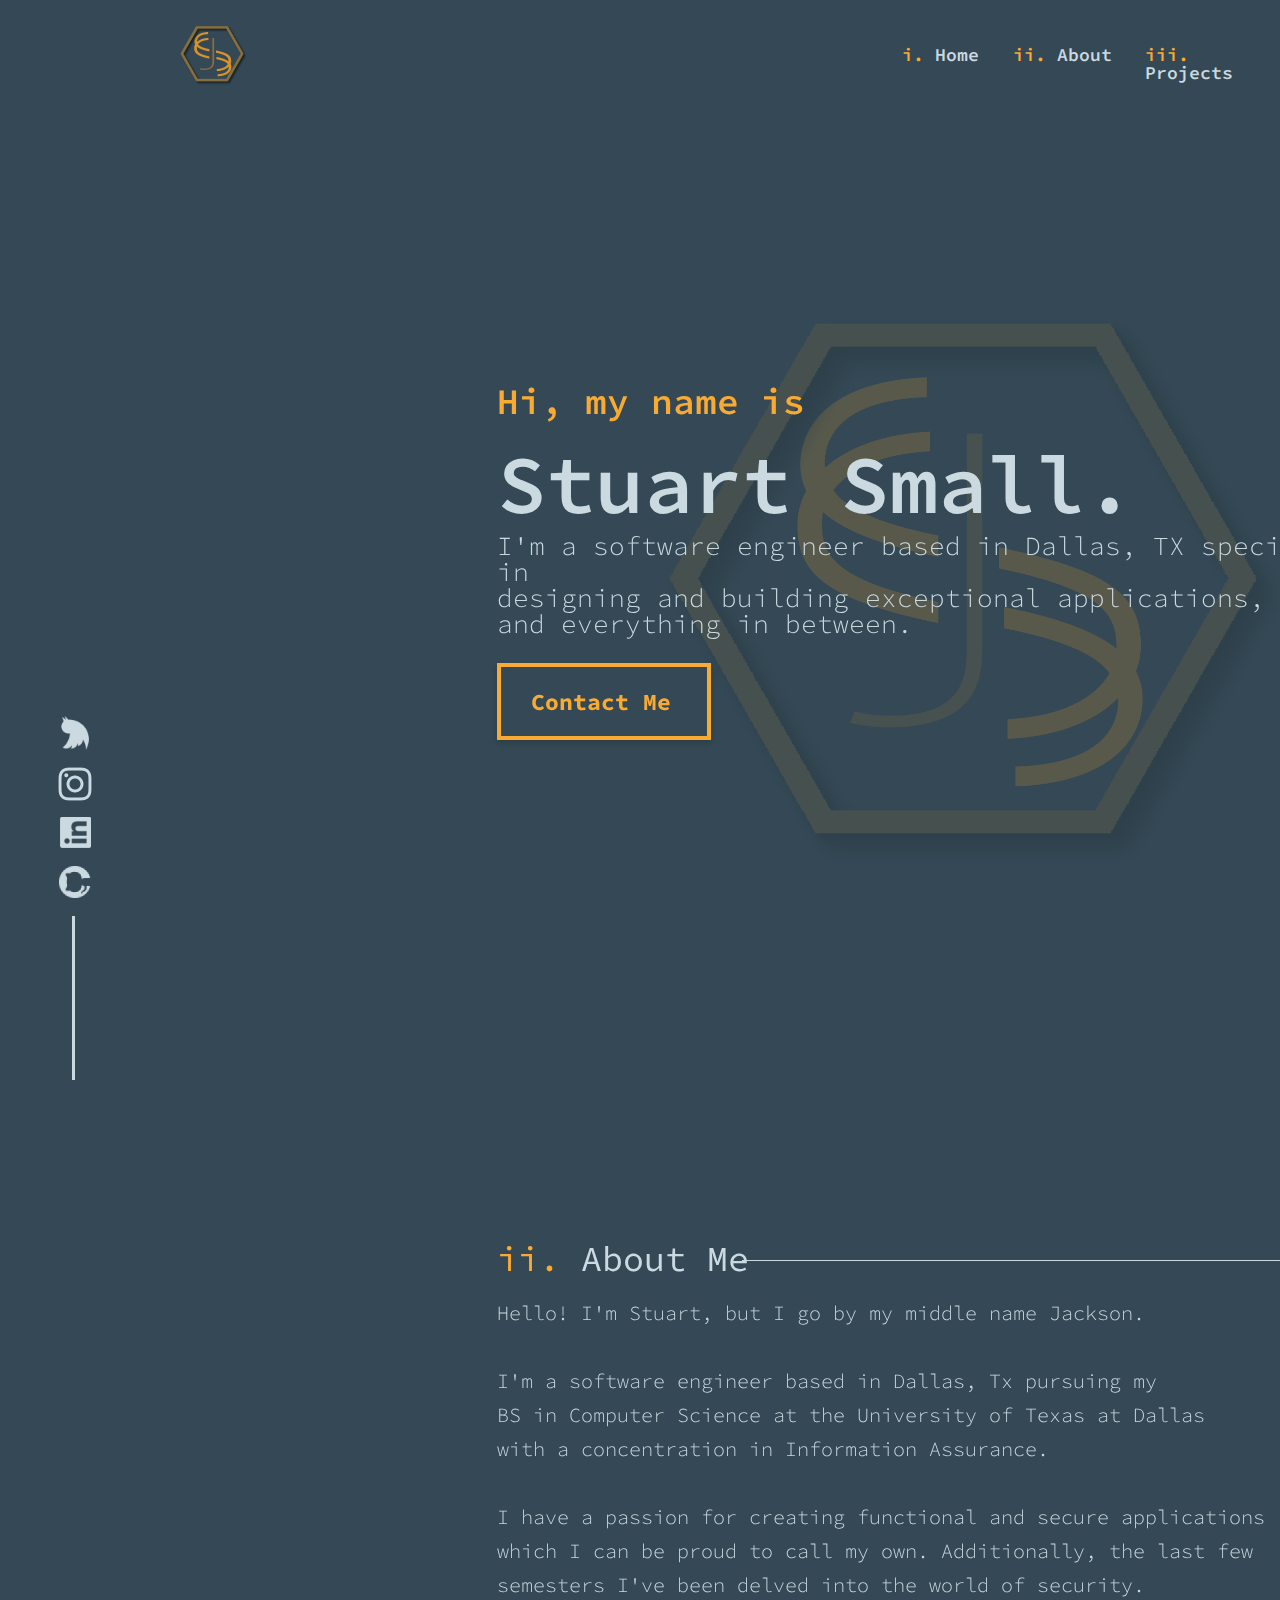
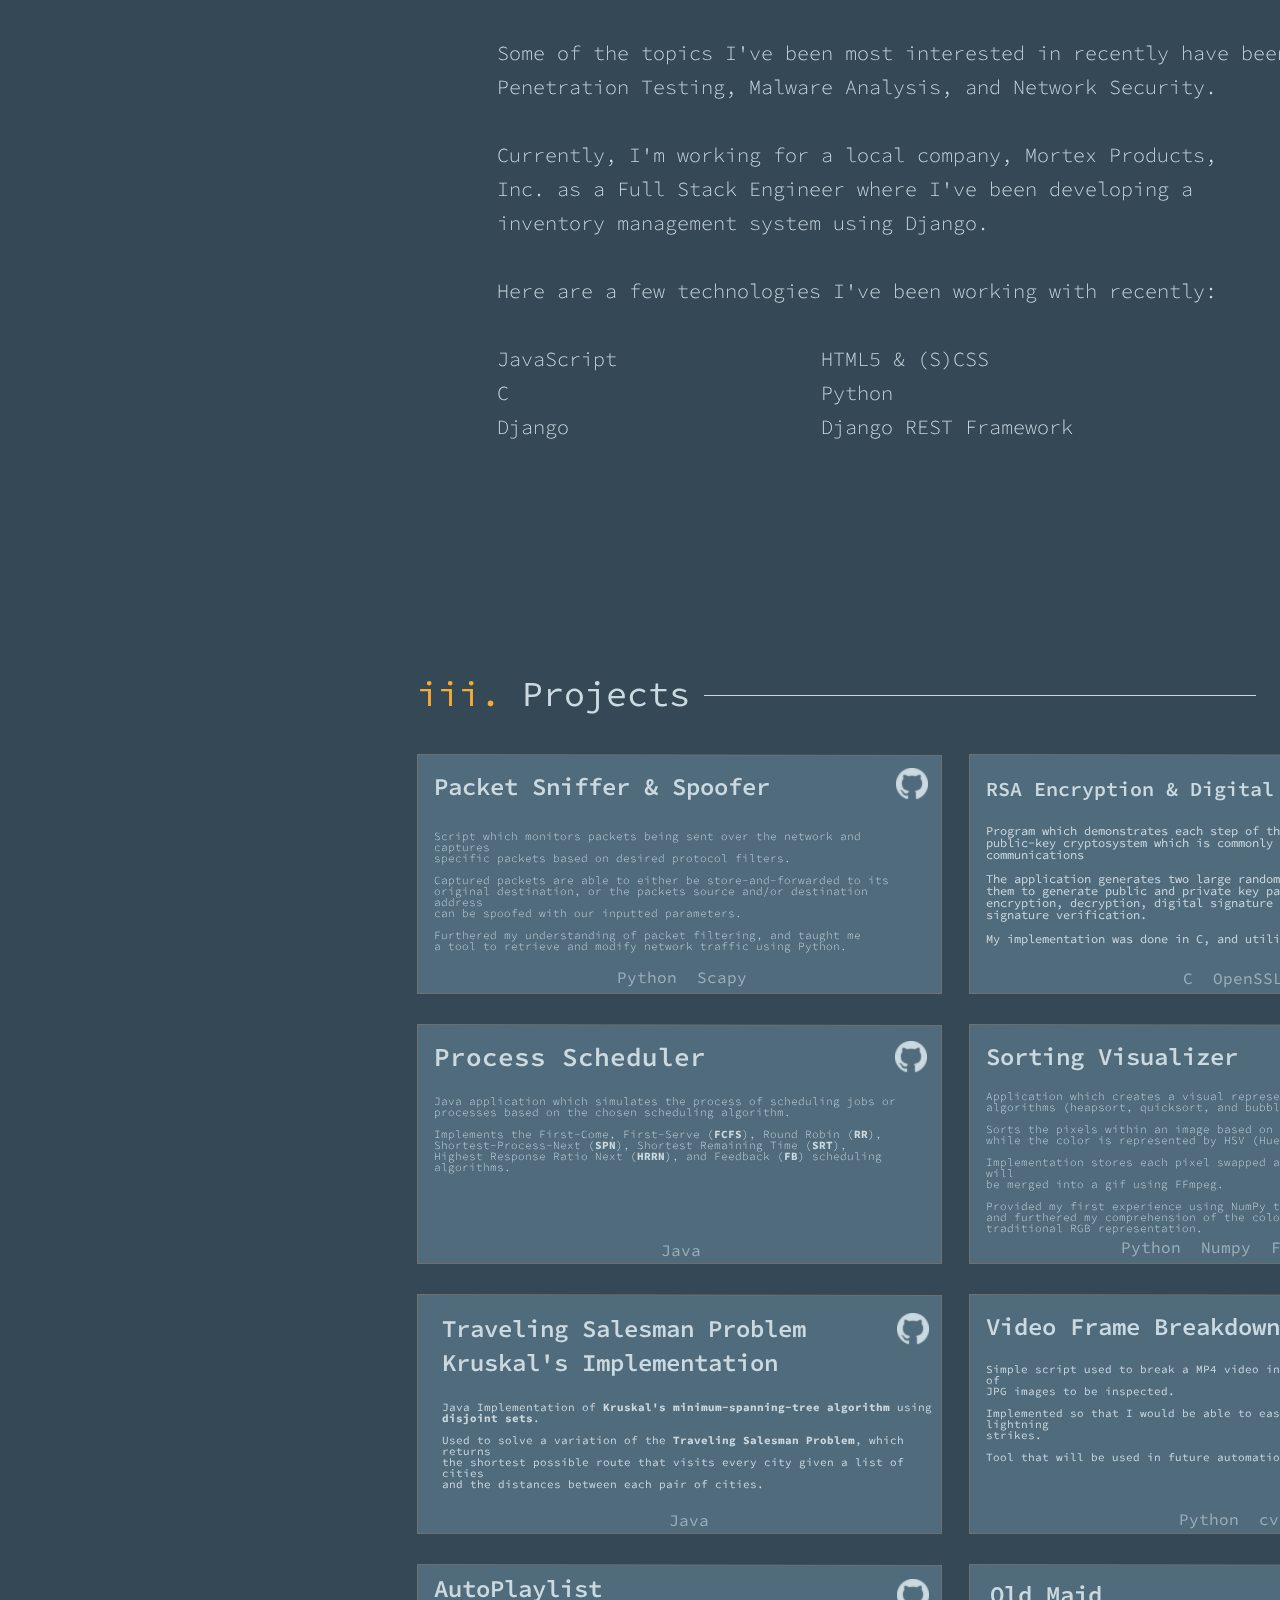
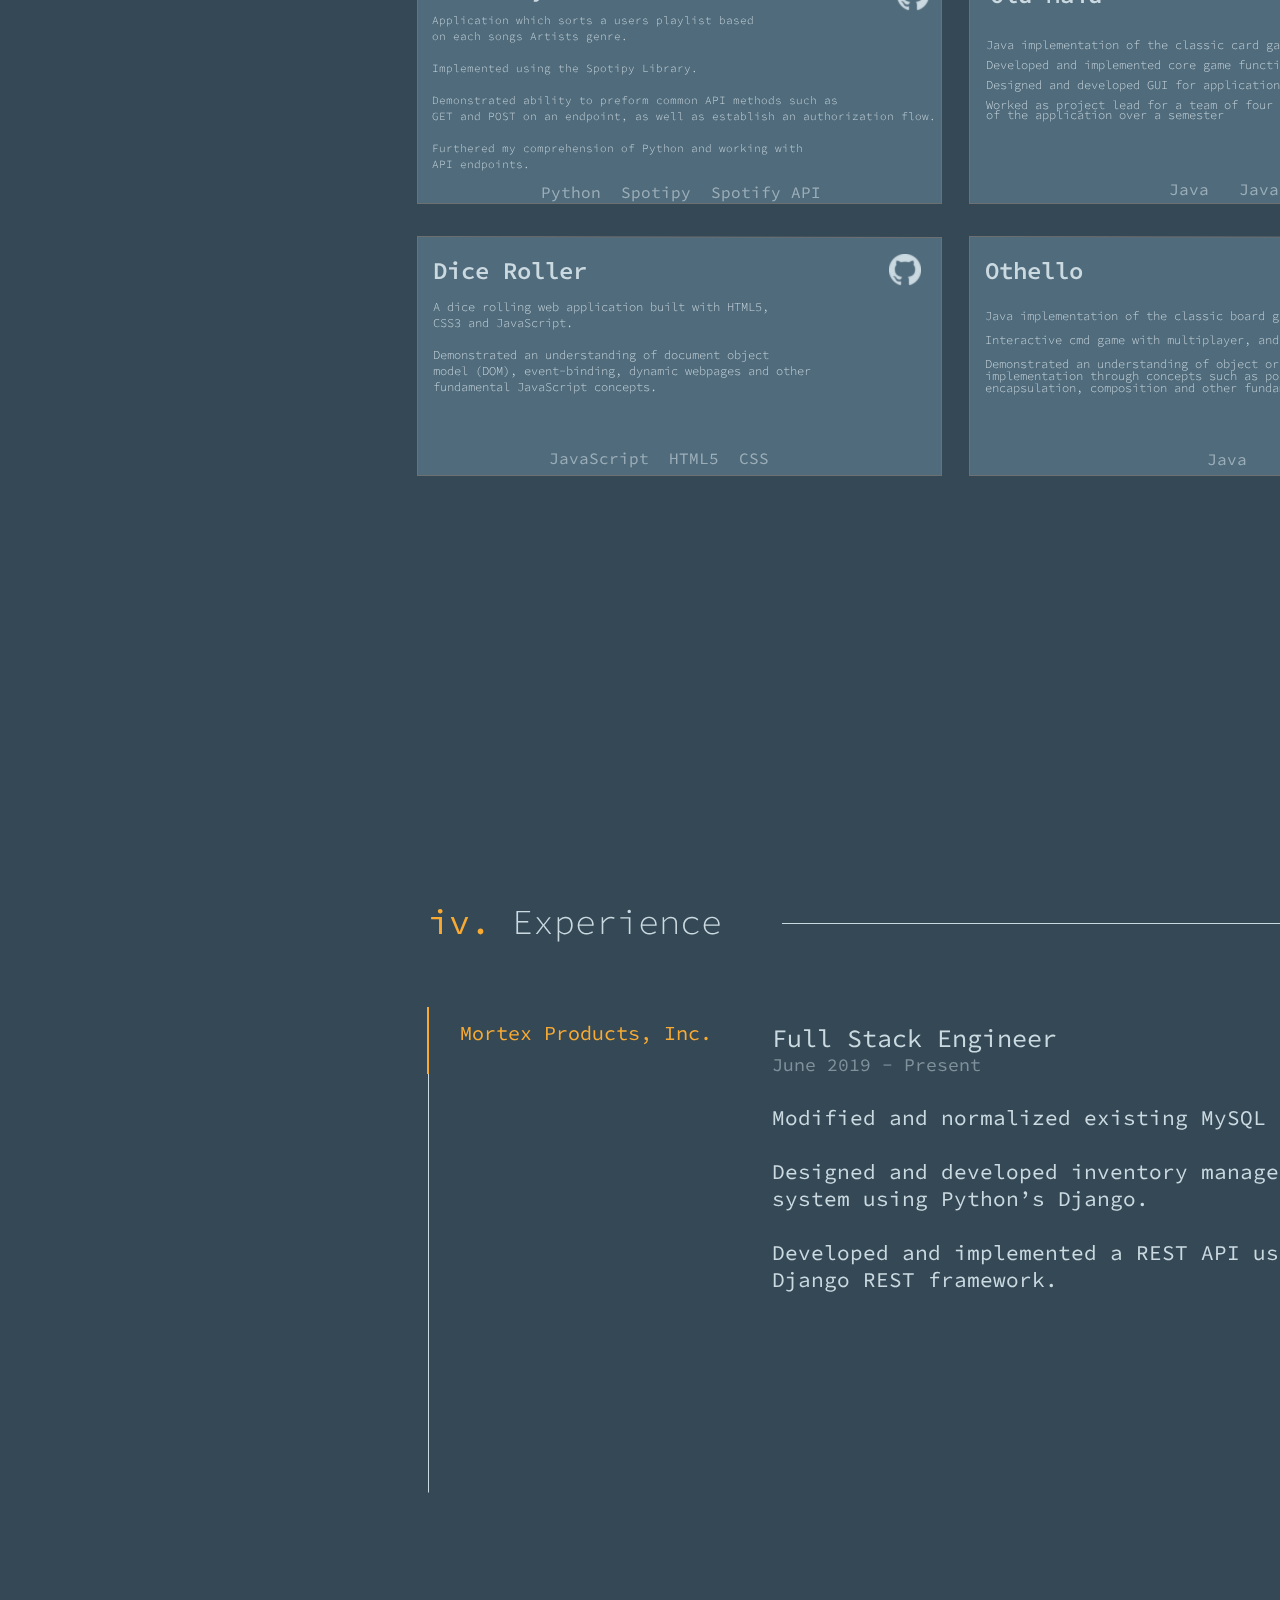
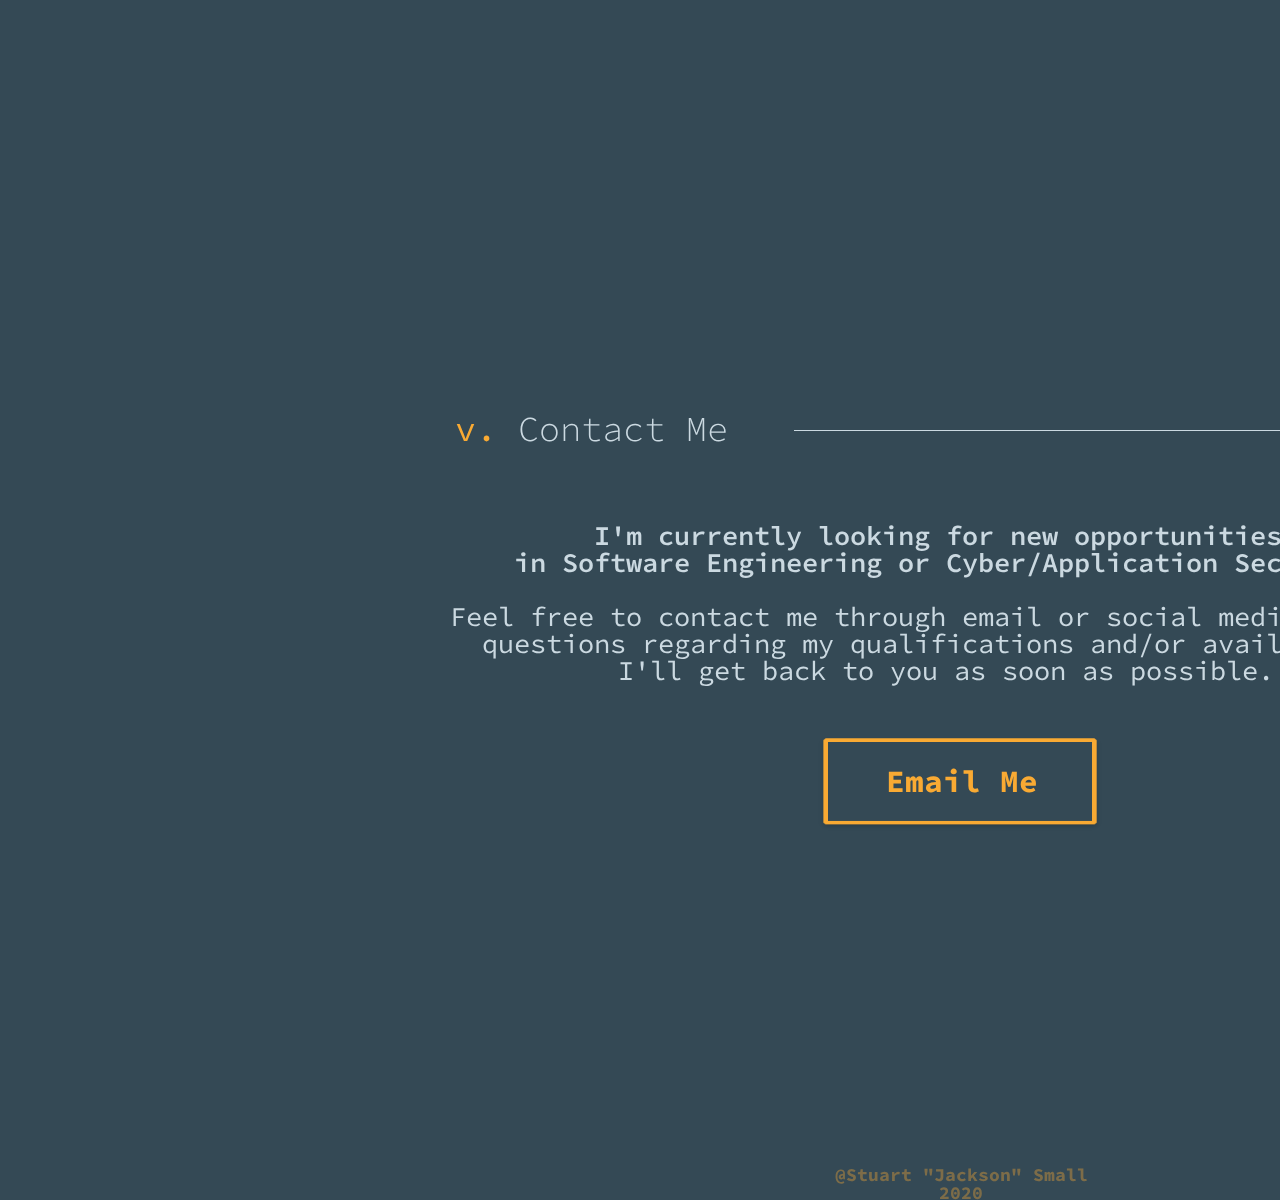
==== commit 7421dbb4: "another correction to text" ====
--- a/index.html
+++ b/index.html
@@ -87,13 +87,13 @@
                     </div>
                     <div class="bp2-jobdescription2">
                         <div class="bp2-fullstackdevelopmentintern0">
-                            Full Stack Development Intern
+                            Full Stack Engineer
                         </div>
                         <div class="bp2-june2019present1">
                             June 2019 - Present
                         </div>
                         <div class="bp2-designedandnormalizedinventorydatabasetablesbasedonexistingsystemdevelopedanintranetinventorymanagementsystemindjango2">
-                            <span class="bp2-span0">Designed</span><span class="bp2-span1">, and </span><span class="bp2-span2">normalized </span><span class="bp2-span3">inventory database tables<br />based on existing system.<br /><br /></span><span class="bp2-span4">Developed </span><span class="bp2-span5">an intranet inventory management system<br />in Django.<br /><br /><br /></span>
+                            <span class="bp2-span3">Modified and normalized existing MySQL database.<br /><br />Designed and developed inventory management system using Python’s Django.<br /><br />Developed and implemented a REST API using Django REST framework.</span>
                         </div>
                     </div>
                 </div>
@@ -586,13 +586,13 @@
                     </div>
                     <div class="bp1-jobdescription21">
                         <div class="bp1-fullstackdevelopmentintern01">
-                            Full Stack Development Intern
+                            Full Stack Engineer
                         </div>
                         <div class="bp1-june2019present11">
                             June 2019 - Present
                         </div>
                         <div class="bp1-designedandnormalizedinventorydatabasetablesbasedonexistingsystemdevelopedanintranetinventorymanagementsystemindjango21">
-                            <span class="bp1-span0">Designed</span><span class="bp1-span1">, and n</span><span class="bp1-span2">ormalized </span><span class="bp1-span3">inventory database tables<br />based on existing system.<br /><br />Developed an intranet inventory management system<br />in Django.<br /></span>
+                            <span class="bp1-span3">Modified and normalized existing MySQL database.<br /><br />Designed and developed inventory management system using Python’s Django.<br /><br />Developed and implemented a REST API using Django REST framework.</span>
                         </div>
                     </div>
                 </div>
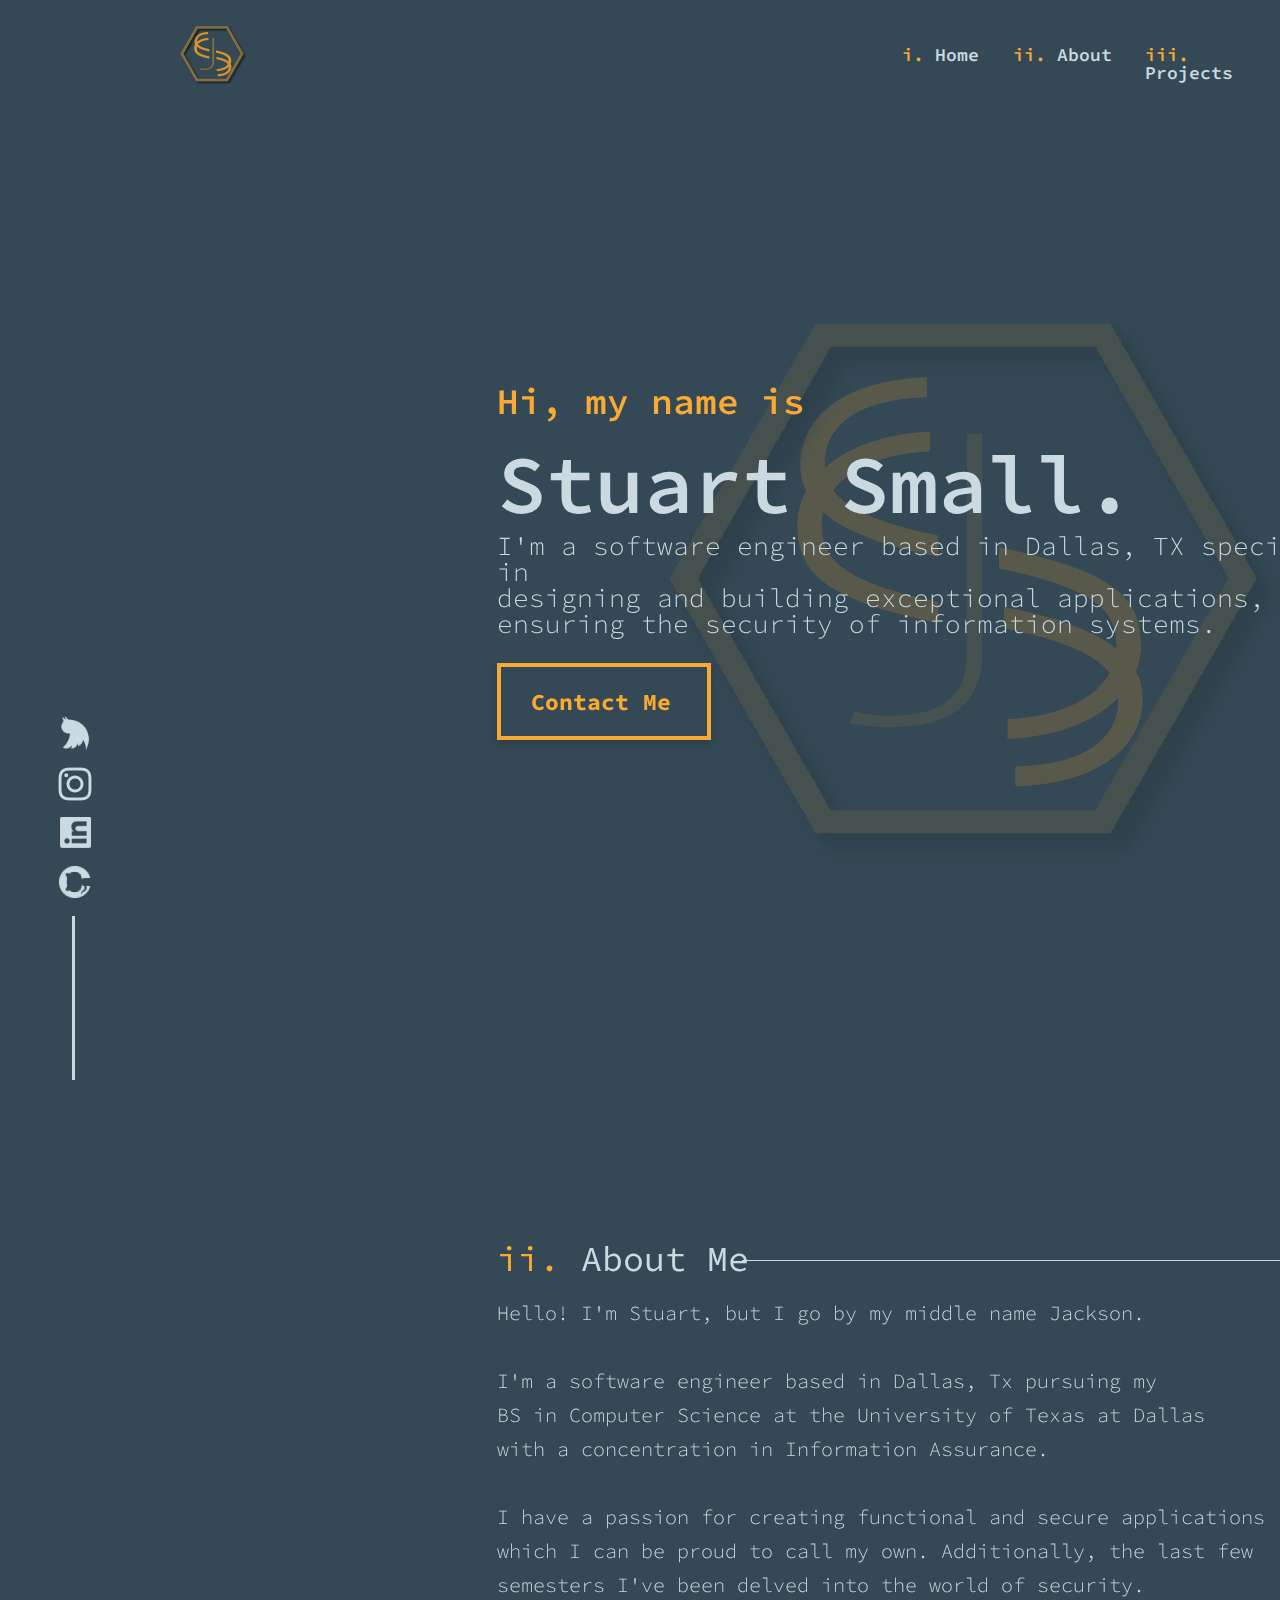
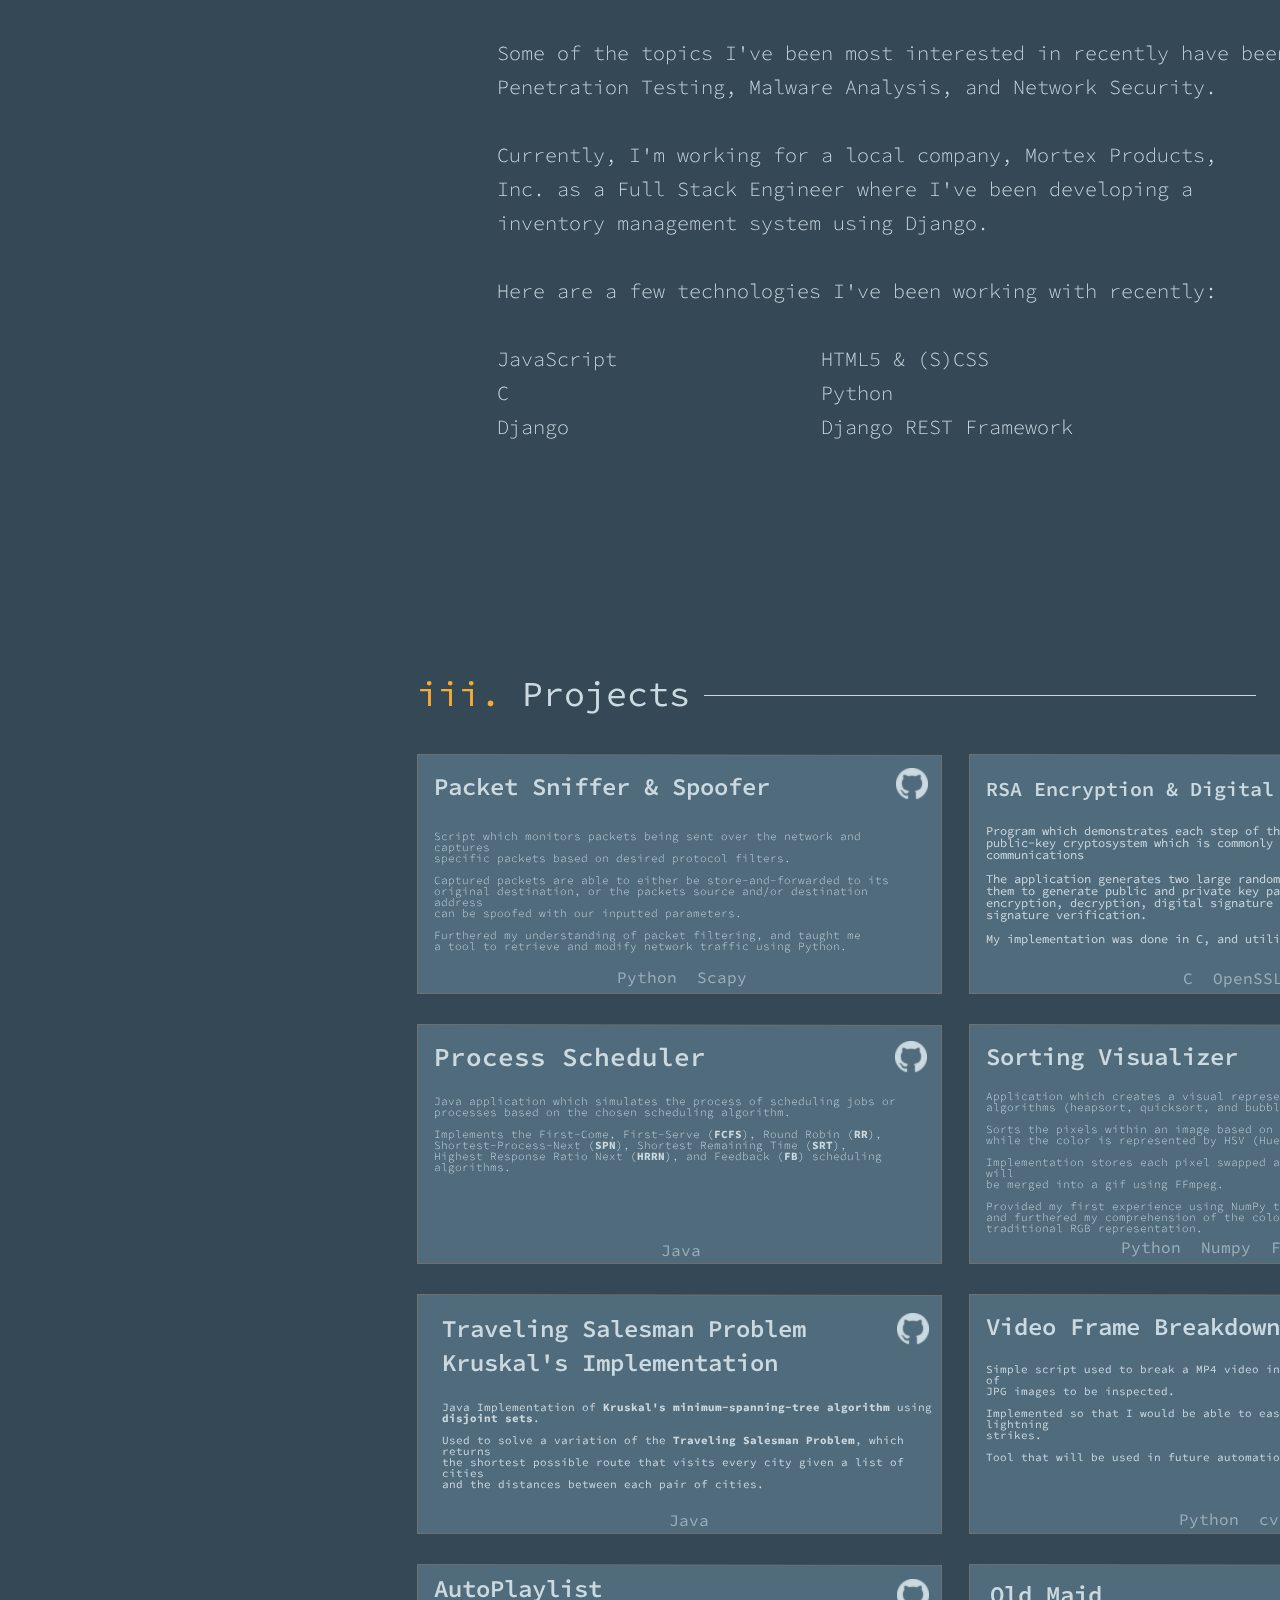
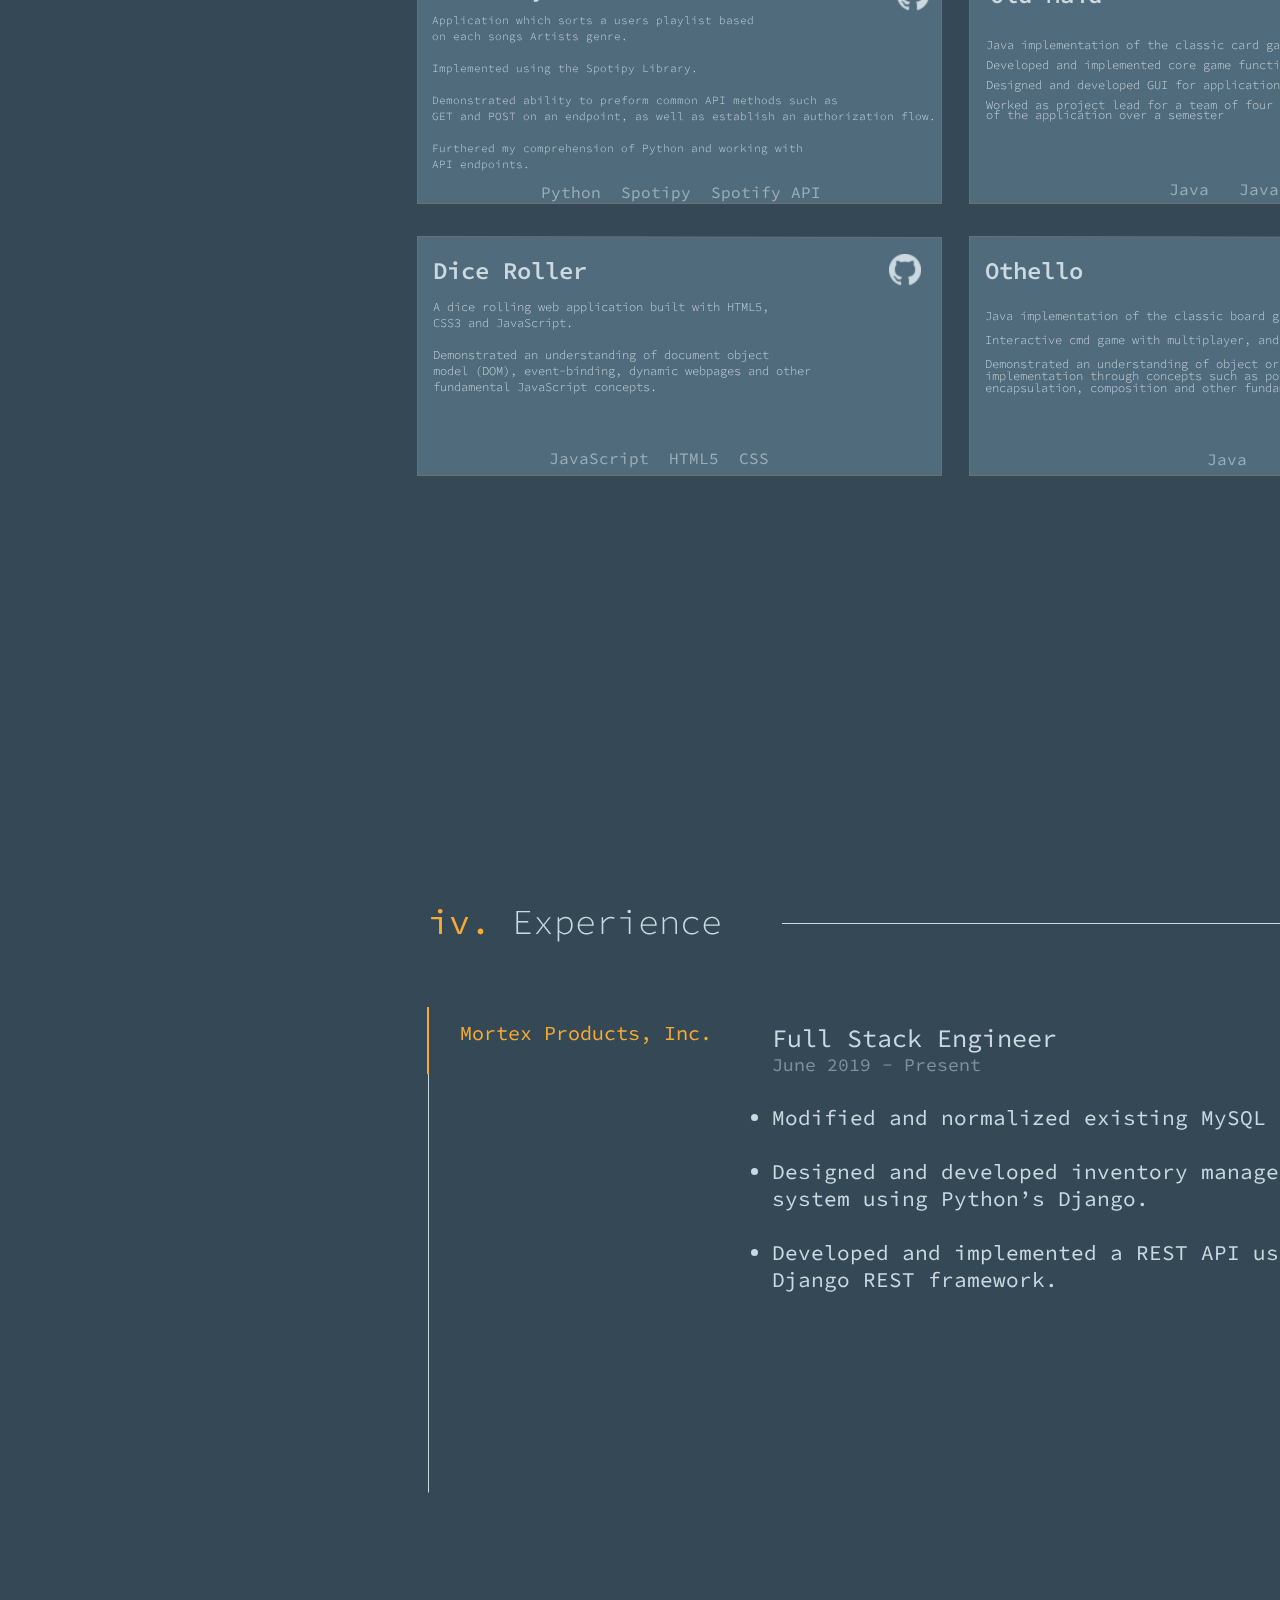
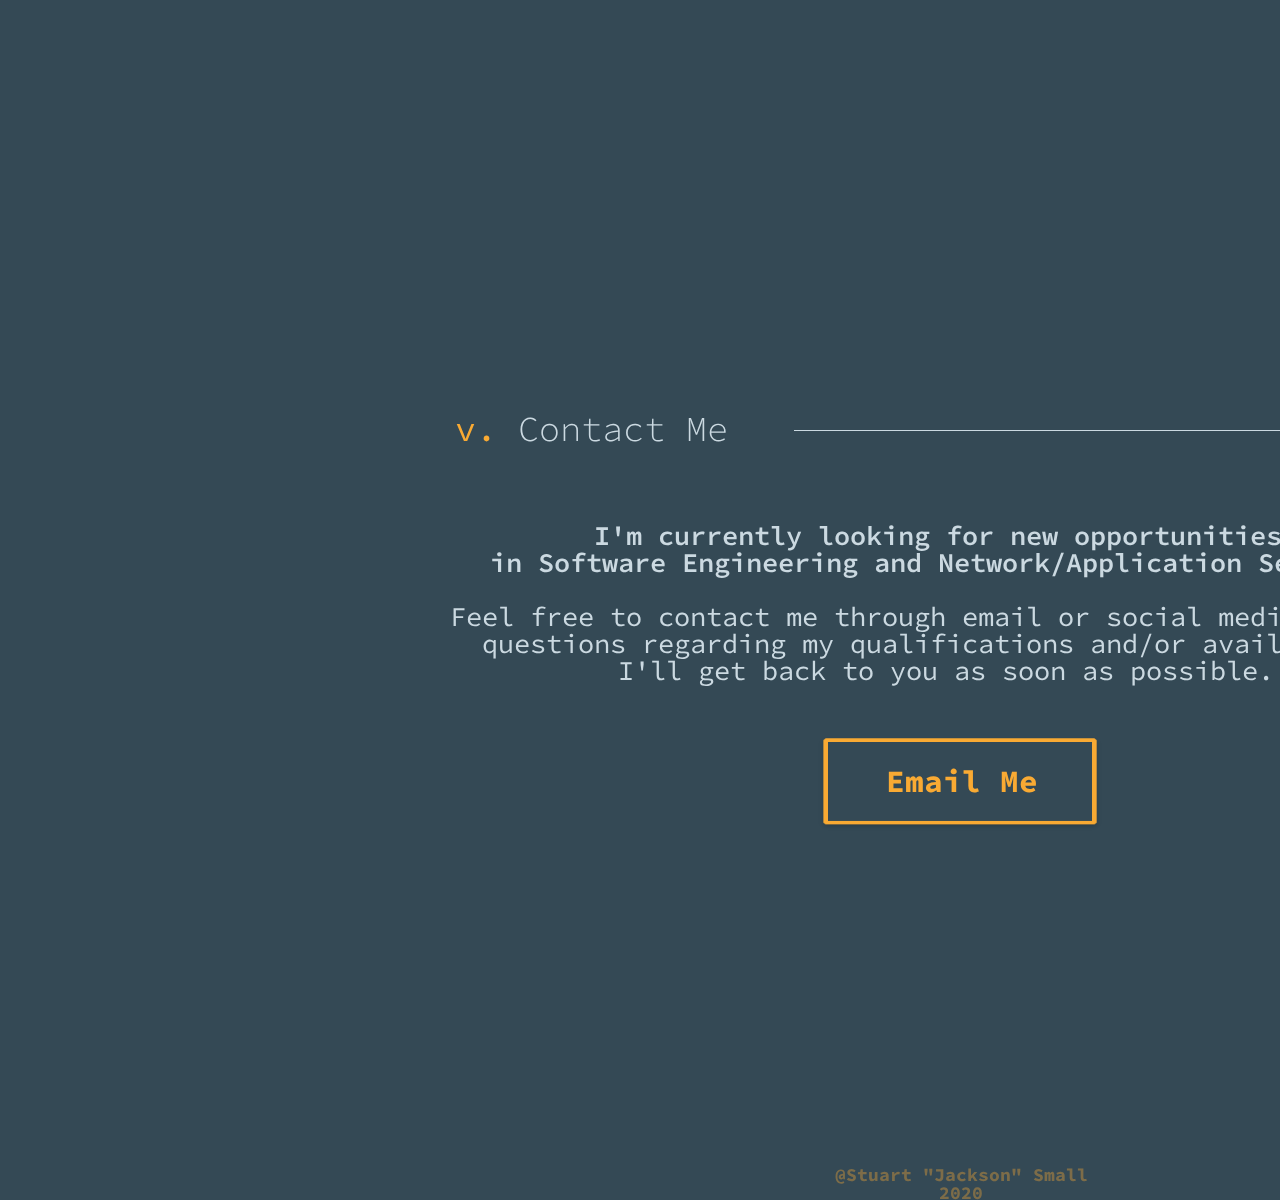
==== commit 45e74e13: "small changes made to wording of about me and contact" ====
--- a/index.html
+++ b/index.html
@@ -60,7 +60,7 @@
                         </div>
                     </a>
                     <div class="[base64]">
-                        <span class="bp2-span0">I'm currently looking for new opportunities,<br /> in Software Engineering or Cyber/Application Security.</span><span class="bp2-span1"> <br /></span><span class="bp2-span2"></span><span class="bp2-span3"><br /></span><span class="bp2-span4">Feel free to contact me  through email or social media with any<br /> questions regarding my qualifications and/or availability.<br />I will get back to you as soon as possible.</span>
+                        <span class="bp2-span0">I'm currently looking for new opportunities,<br /> in Software Engineering and Network/Application Security.</span><span class="bp2-span1"> <br /></span><span class="bp2-span2"></span><span class="bp2-span3"><br /></span><span class="bp2-span4">Feel free to contact me  through email or social media with any<br /> questions regarding my qualifications and/or availability.<br />I will get back to you as soon as possible.</span>
                     </div>
                 </div>
                 <div class="bp2-experience4" id="None">
@@ -86,15 +86,20 @@
                         </div>
                     </div>
                     <div class="bp2-jobdescription2">
-                        <div class="bp2-fullstackdevelopmentintern0">
-                            Full Stack Engineer
-                        </div>
-                        <div class="bp2-june2019present1">
-                            June 2019 - Present
-                        </div>
-                        <div class="bp2-designedandnormalizedinventorydatabasetablesbasedonexistingsystemdevelopedanintranetinventorymanagementsystemindjango2">
-                            <span class="bp2-span3">Modified and normalized existing MySQL database.<br /><br />Designed and developed inventory management system using Python’s Django.<br /><br />Developed and implemented a REST API using Django REST framework.</span>
-                        </div>
+                        <ul>
+                            <div class="bp2-fullstackdevelopmentintern0">
+                                Full Stack Engineer
+                            </div>
+                            <div class="bp2-june2019present1">
+                                June 2019 - Present
+                            </div>
+                            <div class="bp2-designedandnormalizedinventorydatabasetablesbasedonexistingsystemdevelopedanintranetinventorymanagementsystemindjango2">
+                                    <span class="bp2-span3">
+                                        <li>Modified and normalized existing MySQL database.</li><br />
+                                        <li>Designed and developed inventory management system using Python’s Django.</li><br />
+                                        <li>Developed and implemented a REST API using Django REST framework.</li> </span>
+                            </div>
+                        </ul>
                     </div>
                 </div>
                 <div class="bp2-projects5" id="None">
@@ -275,7 +280,7 @@
                         <span class="bp2-span0">Hi, my name is<br /></span><span class="bp2-span1">Stuart Small.<br /></span>
                     </div>
                     <div class="bp2-imasoftwareengineerbasedindallastxspecializingindesigningandbuildingexceptionalapplicationswebsitesandeverythinginbetween1">
-                        I'm a software engineer based in Dallas, TX <br />specializing in designing and building exceptional <br />applications, websites, and everything in between.
+                        I'm a software engineer based in Dallas, TX <br />specializing in designing and building exceptional <br />applications, and ensuring the security of information systems. 
                     </div>
                 </div>
                 <div class="bp2-stuartjacksonsmall20208">
@@ -380,7 +385,7 @@
                         <span class="bp1-span0">Hi, my name is<br /></span><span class="bp1-span1">Stuart Small.<br /></span>
                     </div>
                     <div class="bp1-imasoftwareengineerbasedindallastxspecializingindesigningandbuildingexceptionalapplicationswebsitesandeverythinginbetween11">
-                        I'm a software engineer based in Dallas, TX specializing in <br />designing and building exceptional applications, websites, <br />and everything in between.
+                        I'm a software engineer based in Dallas, TX specializing in <br />designing and building exceptional applications, and ensuring the security of information systems. 
                     </div>
                 </div>
                 <div class="bp1-aboutme2" id="None">
@@ -585,15 +590,21 @@
                         </div>
                     </div>
                     <div class="bp1-jobdescription21">
-                        <div class="bp1-fullstackdevelopmentintern01">
-                            Full Stack Engineer
-                        </div>
-                        <div class="bp1-june2019present11">
-                            June 2019 - Present
-                        </div>
-                        <div class="bp1-designedandnormalizedinventorydatabasetablesbasedonexistingsystemdevelopedanintranetinventorymanagementsystemindjango21">
-                            <span class="bp1-span3">Modified and normalized existing MySQL database.<br /><br />Designed and developed inventory management system using Python’s Django.<br /><br />Developed and implemented a REST API using Django REST framework.</span>
-                        </div>
+                        <ul>
+                            <div class="bp1-fullstackdevelopmentintern01">
+                                <lh>Full Stack Engineer</lh>
+                            </div>
+                            <div class="bp1-june2019present11">
+                                June 2019 - Present
+                            </div>
+                            <div class="bp1-designedandnormalizedinventorydatabasetablesbasedonexistingsystemdevelopedanintranetinventorymanagementsystemindjango21">
+                                <span class="bp1-span3">
+                                    <li>Modified and normalized existing MySQL database.</li><br />
+                                    <li>Designed and developed inventory management system using Python’s Django.</li><br />
+                                    <li>Developed and implemented a REST API using Django REST framework.</li></span>
+                                </span>
+                            </div>
+                        </ul>
                     </div>
                 </div>
                 <div class="bp1-contactme5" id="None">
@@ -612,7 +623,7 @@
                         </div>
                     </a>
                     <div class="[base64]">
-                        <span class="bp1-span0">I'm currently looking for new opportunities,<br /> in Software Engineering or Cyber/Application Security.</span><span class="bp1-span1"> <br /></span><span class="bp1-span2"></span><span class="bp1-span3"><br /></span><span class="bp1-span4">Feel free to contact me through email or social media with any<br /> questions regarding my qualifications and/or availability.<br />I'll get back to you as soon as possible.</span>
+                        <span class="bp1-span0">I'm currently looking for new opportunities,<br /> in Software Engineering and Network/Application Security.</span><span class="bp1-span1"> <br /></span><span class="bp1-span2"></span><span class="bp1-span3"><br /></span><span class="bp1-span4">Feel free to contact me through email or social media with any<br /> questions regarding my qualifications and/or availability.<br />I'll get back to you as soon as possible.</span>
                     </div>
                 </div>
                 <div class="bp1-header6">
